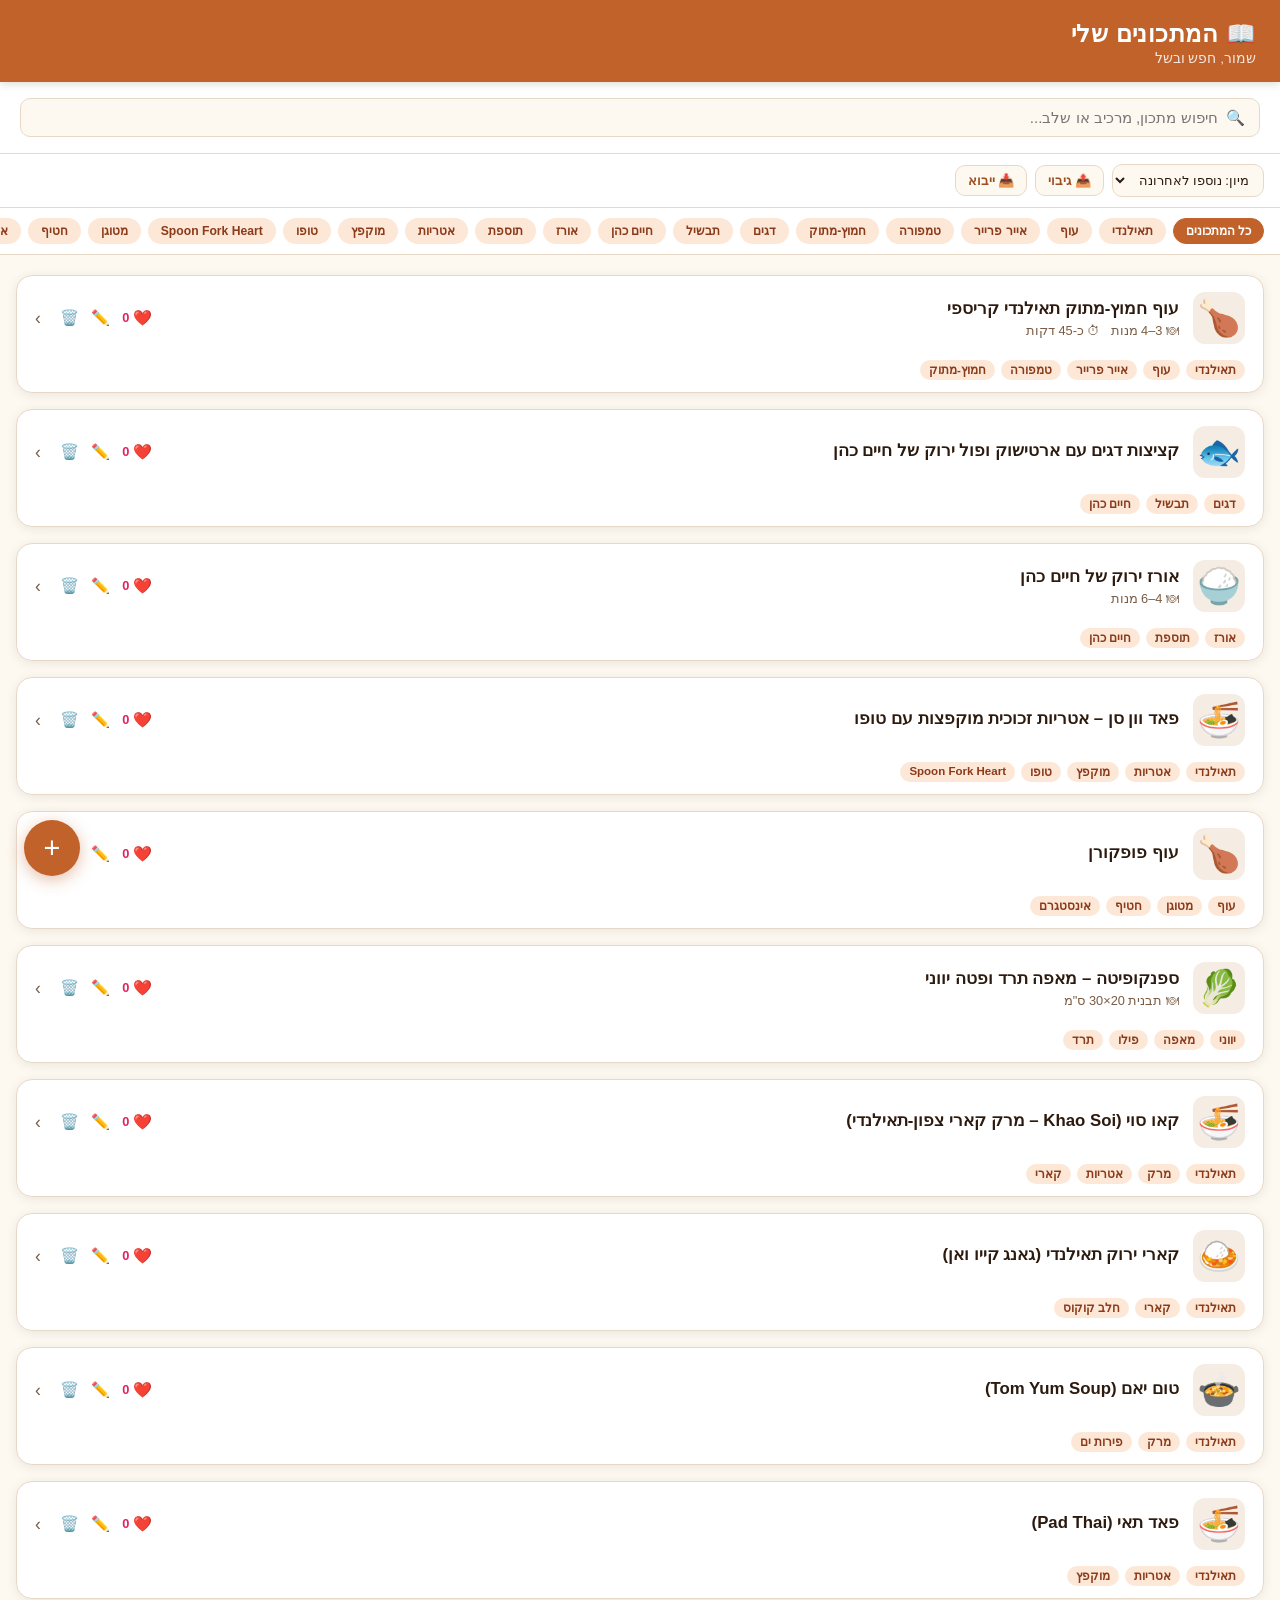
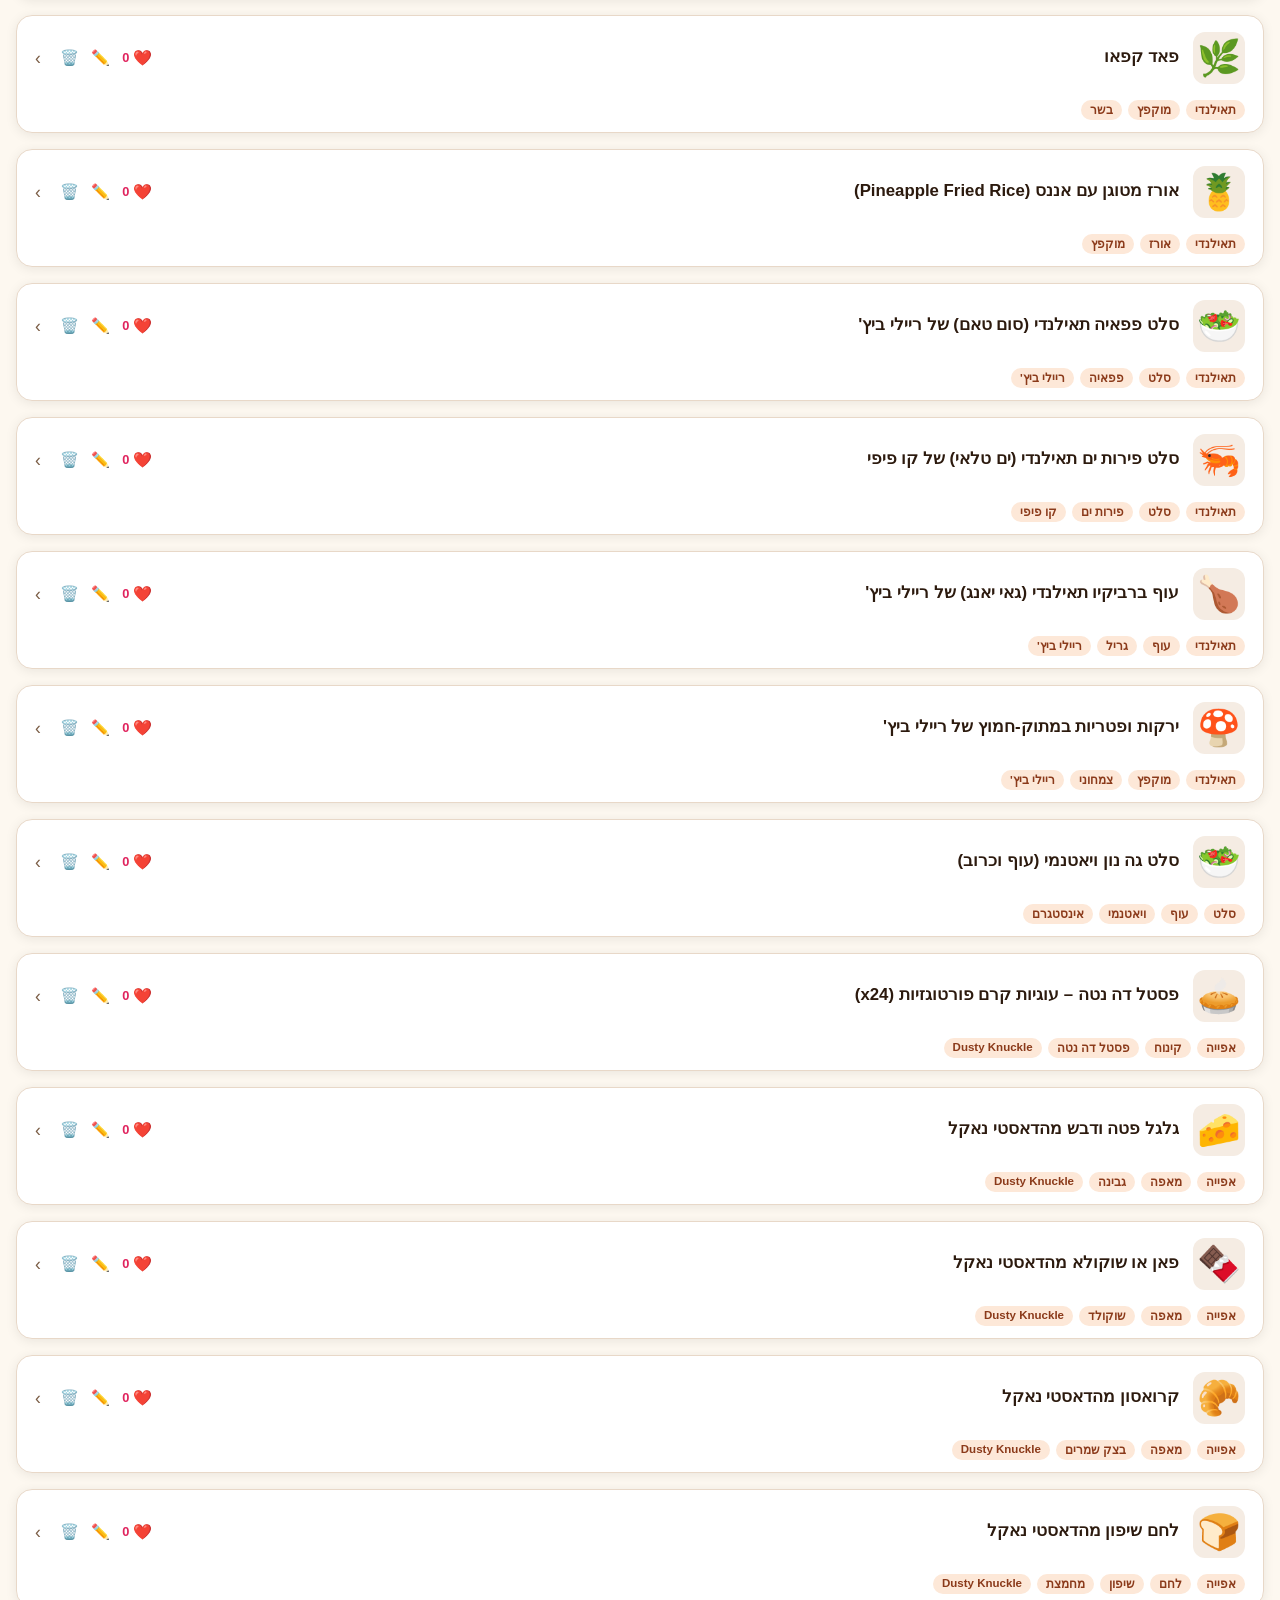
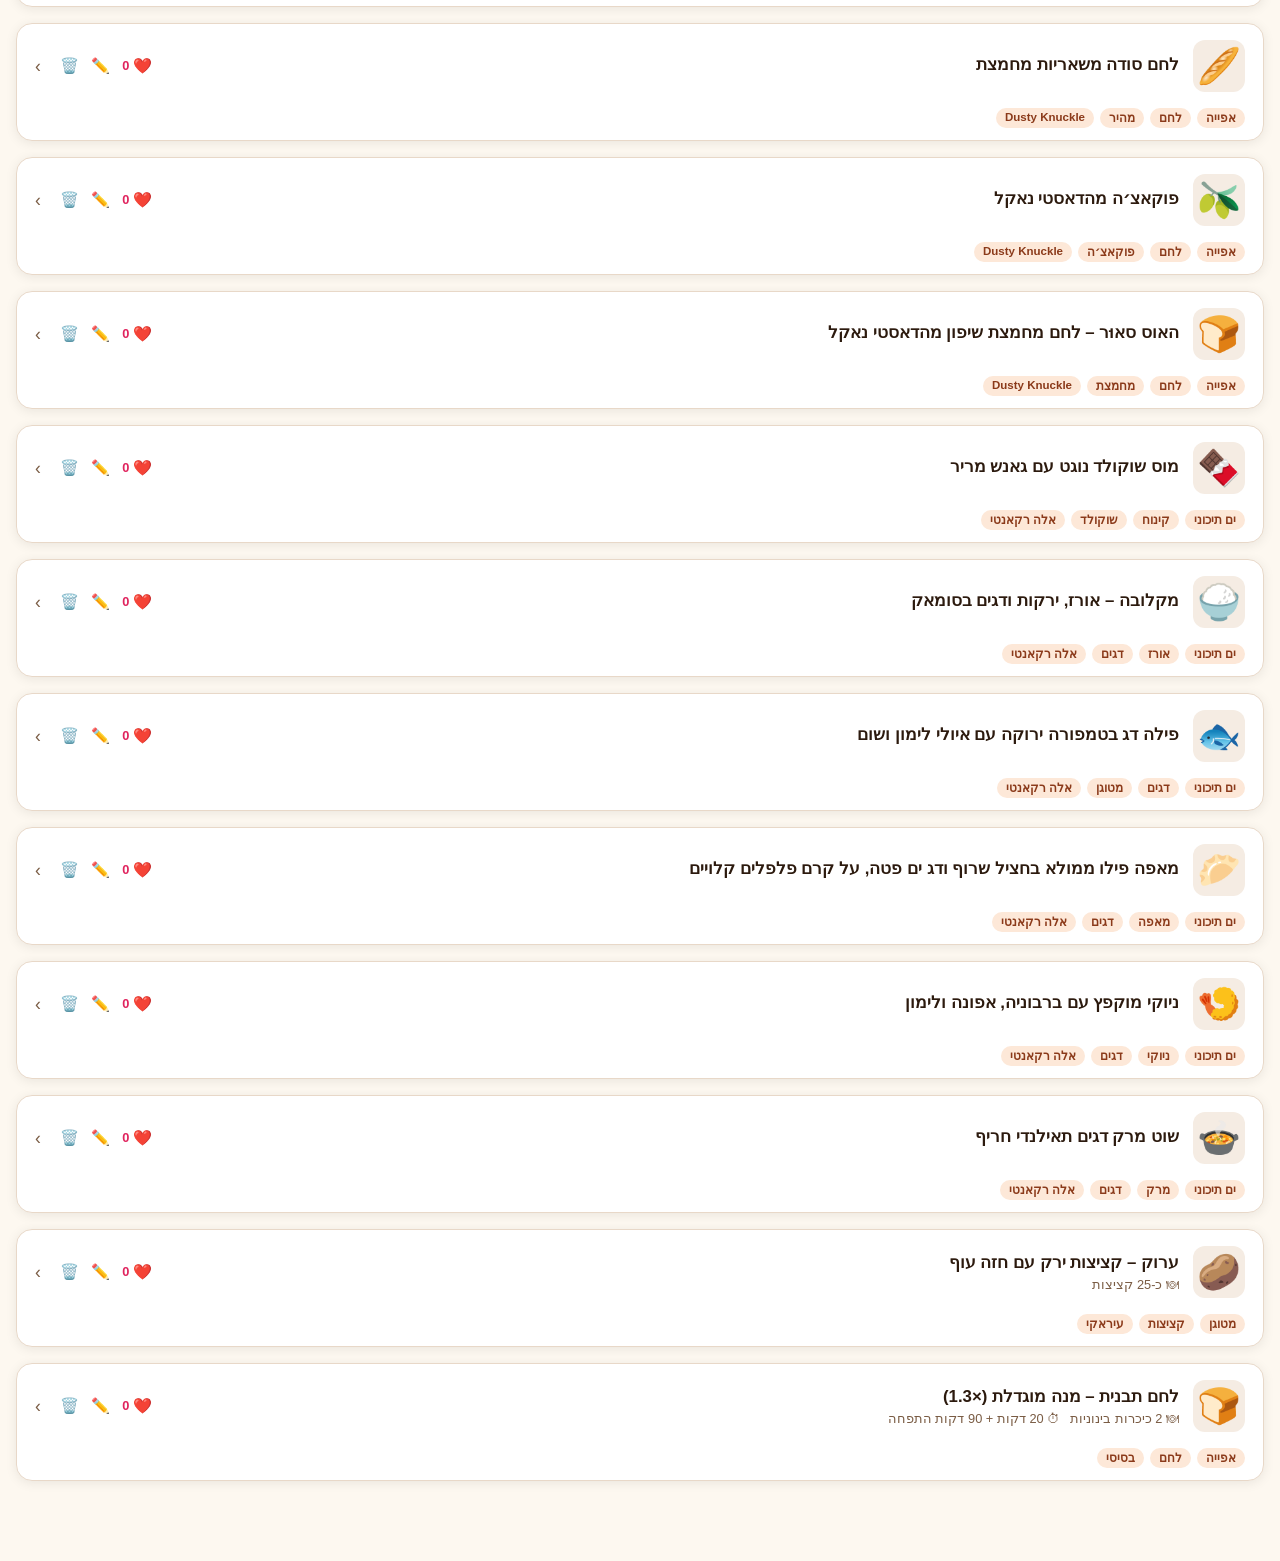
==== recipe-app/index.html @ 8caf4c9f "Refresh seed recipes on load so updates reach existing users loadRecipes previously only added new s" ====
<!DOCTYPE html>
<html lang="he" dir="rtl">
<head>
  <meta charset="UTF-8" />
  <meta name="viewport" content="width=device-width, initial-scale=1.0" />
  <title>מתכונים שלי</title>
  <link rel="manifest" href="manifest.json" />
  <meta name="theme-color" content="#c0622a" />
  <link rel="icon" href="icons/icon-512.png" type="image/png" />
  <meta name="mobile-web-app-capable" content="yes" />
  <meta name="apple-mobile-web-app-capable" content="yes" />
  <meta name="apple-mobile-web-app-status-bar-style" content="black-translucent" />
  <meta name="apple-mobile-web-app-title" content="מתכונים" />
  <link rel="apple-touch-icon" href="icons/apple-touch-icon.png" />
  <style>
    *, *::before, *::after { box-sizing: border-box; margin: 0; padding: 0; }

    :root {
      --bg: #fdf8f0;
      --card: #ffffff;
      --primary: #c0622a;
      --primary-light: #f5ece3;
      --primary-dark: #9e4f22;
      --text: #2c1a0e;
      --text-muted: #7a5c44;
      --border: #e8d8c8;
      --tag-bg: #fde8d8;
      --tag-text: #8b3a1a;
      --step-num: #c0622a;
      --shadow: 0 2px 12px rgba(0,0,0,0.08);
      --radius: 16px;
    }

    body {
      font-family: 'Segoe UI', 'Arial Hebrew', Arial, sans-serif;
      background: var(--bg);
      color: var(--text);
      min-height: 100vh;
      padding: 0 0 60px;
    }

    /* ── Header ── */
    header {
      background: var(--primary);
      color: #fff;
      padding: 20px 24px 16px;
      position: sticky;
      top: 0;
      z-index: 100;
      box-shadow: 0 2px 8px rgba(0,0,0,0.15);
    }
    header h1 { font-size: 1.5rem; font-weight: 700; letter-spacing: 0.02em; }
    header p  { font-size: 0.85rem; opacity: 0.85; margin-top: 2px; }

    /* ── Search ── */
    .search-bar {
      padding: 16px 20px;
      background: var(--card);
      border-bottom: 1px solid var(--border);
    }
    .search-bar input {
      width: 100%;
      padding: 10px 14px;
      border: 1.5px solid var(--border);
      border-radius: 10px;
      font-size: 0.95rem;
      color: var(--text);
      background: var(--bg);
      outline: none;
      transition: border-color 0.2s;
    }
    .search-bar input:focus { border-color: var(--primary); }

    /* ── Recipe list ── */
    .recipe-list {
      padding: 20px 16px;
      display: flex;
      flex-direction: column;
      gap: 16px;
    }

    .recipe-card {
      background: var(--card);
      border-radius: var(--radius);
      box-shadow: var(--shadow);
      border: 1.5px solid var(--border);
      overflow: hidden;
      cursor: pointer;
      transition: box-shadow 0.2s, transform 0.15s;
    }
    .recipe-card:hover { box-shadow: 0 6px 24px rgba(0,0,0,0.12); transform: translateY(-1px); }

    .card-header {
      display: flex;
      align-items: center;
      gap: 14px;
      padding: 16px 18px;
    }
    .card-icon {
      font-size: 2.2rem;
      width: 52px;
      height: 52px;
      display: flex;
      align-items: center;
      justify-content: center;
      background: var(--primary-light);
      border-radius: 12px;
      flex-shrink: 0;
    }
    .card-info { flex: 1; min-width: 0; }
    .card-title {
      font-size: 1.05rem;
      font-weight: 700;
      color: var(--text);
      display: -webkit-box;
      -webkit-line-clamp: 2;
      -webkit-box-orient: vertical;
      overflow: hidden;
    }
    .card-meta {
      font-size: 0.8rem;
      color: var(--text-muted);
      margin-top: 4px;
      display: flex;
      gap: 10px;
      flex-wrap: wrap;
    }
    .card-meta span { display: flex; align-items: center; gap: 3px; }
    .card-chevron {
      font-size: 1.1rem;
      color: var(--text-muted);
      transition: transform 0.25s;
      flex-shrink: 0;
    }
    .recipe-card.open .card-chevron { transform: rotate(90deg); }

    .card-tags {
      padding: 0 18px 12px;
      display: flex;
      gap: 6px;
      flex-wrap: wrap;
    }
    .tag {
      background: var(--tag-bg);
      color: var(--tag-text);
      font-size: 0.72rem;
      font-weight: 600;
      padding: 3px 9px;
      border-radius: 20px;
    }

    /* ── Expanded recipe body ── */
    .recipe-body {
      display: none;
      border-top: 1.5px solid var(--border);
    }
    .recipe-card.open .recipe-body { display: block; }

    .recipe-body section {
      padding: 16px 18px;
      border-bottom: 1px solid var(--border);
    }
    .recipe-body section:last-child { border-bottom: none; }

    .section-title {
      font-size: 0.8rem;
      font-weight: 700;
      text-transform: uppercase;
      letter-spacing: 0.06em;
      color: var(--primary);
      margin-bottom: 10px;
    }

    /* ingredients */
    .ingredient-list {
      list-style: none;
      display: flex;
      flex-direction: column;
      gap: 6px;
    }
    .ingredient-list li {
      display: flex;
      justify-content: space-between;
      align-items: baseline;
      font-size: 0.9rem;
      gap: 8px;
    }
    .ingredient-list li .name { color: var(--text); flex: 1; }
    .ingredient-list li .amount {
      font-weight: 700;
      color: var(--primary-dark);
      white-space: nowrap;
    }

    /* steps */
    .step-list {
      list-style: none;
      display: flex;
      flex-direction: column;
      gap: 10px;
    }
    .step-list li {
      display: flex;
      gap: 12px;
      font-size: 0.9rem;
      line-height: 1.55;
    }
    .step-num {
      width: 24px;
      height: 24px;
      min-width: 24px;
      background: var(--primary);
      color: #fff;
      border-radius: 50%;
      font-size: 0.75rem;
      font-weight: 700;
      display: flex;
      align-items: center;
      justify-content: center;
      margin-top: 1px;
    }

    /* tip box */
    .tip-box {
      background: #fff8ee;
      border-right: 4px solid #e8a84e;
      border-radius: 8px;
      padding: 10px 14px;
      font-size: 0.85rem;
      color: #6b4a10;
      line-height: 1.55;
    }
    .tip-box strong { color: #8b5e10; }

    /* baking info pills */
    .bake-info {
      display: flex;
      gap: 10px;
      flex-wrap: wrap;
    }
    .bake-pill {
      background: var(--primary-light);
      border: 1.5px solid #e8c4a8;
      border-radius: 10px;
      padding: 8px 14px;
      font-size: 0.88rem;
      display: flex;
      flex-direction: column;
      align-items: center;
      gap: 2px;
      flex: 1;
      min-width: 90px;
    }
    .bake-pill .pill-label { font-size: 0.7rem; color: var(--text-muted); font-weight: 600; text-transform: uppercase; }
    .bake-pill .pill-val { font-weight: 700; color: var(--primary-dark); font-size: 1rem; }

    /* ── FAB – add recipe ── */
    #fab {
      position: fixed;
      bottom: 24px;
      left: 24px;
      width: 56px;
      height: 56px;
      border-radius: 50%;
      background: var(--primary);
      color: #fff;
      font-size: 1.8rem;
      border: none;
      cursor: pointer;
      box-shadow: 0 4px 16px rgba(192,98,42,0.4);
      display: flex;
      align-items: center;
      justify-content: center;
      transition: background 0.2s, transform 0.15s;
      z-index: 200;
    }
    #fab:hover { background: var(--primary-dark); transform: scale(1.07); }

    /* ── Modal ── */
    .modal-overlay {
      display: none;
      position: fixed;
      inset: 0;
      background: rgba(0,0,0,0.45);
      z-index: 300;
      align-items: flex-end;
    }
    .modal-overlay.open { display: flex; }

    .modal {
      background: var(--card);
      border-radius: 20px 20px 0 0;
      padding: 24px 20px 36px;
      width: 100%;
      max-height: 90vh;
      overflow-y: auto;
      animation: slideUp 0.28s ease;
    }
    @keyframes slideUp {
      from { transform: translateY(60px); opacity: 0; }
      to   { transform: translateY(0);    opacity: 1; }
    }
    .modal h2 { font-size: 1.15rem; font-weight: 700; margin-bottom: 18px; color: var(--primary-dark); }

    .form-group { margin-bottom: 14px; }
    .form-group label { display: block; font-size: 0.8rem; font-weight: 600; color: var(--text-muted); margin-bottom: 5px; }
    .form-group input, .form-group textarea {
      width: 100%;
      padding: 10px 12px;
      border: 1.5px solid var(--border);
      border-radius: 10px;
      font-size: 0.9rem;
      color: var(--text);
      background: var(--bg);
      font-family: inherit;
      outline: none;
      transition: border-color 0.2s;
      resize: vertical;
    }
    .form-group input:focus, .form-group textarea:focus { border-color: var(--primary); }

    .modal-actions { display: flex; gap: 10px; margin-top: 6px; }
    .btn-primary {
      flex: 1;
      padding: 12px;
      background: var(--primary);
      color: #fff;
      border: none;
      border-radius: 10px;
      font-size: 0.95rem;
      font-weight: 700;
      cursor: pointer;
      transition: background 0.2s;
    }
    .btn-primary:hover { background: var(--primary-dark); }
    .btn-secondary {
      padding: 12px 20px;
      background: var(--bg);
      color: var(--text-muted);
      border: 1.5px solid var(--border);
      border-radius: 10px;
      font-size: 0.95rem;
      cursor: pointer;
    }

    .empty-state {
      text-align: center;
      padding: 60px 20px;
      color: var(--text-muted);
    }
    .empty-state .emoji { font-size: 3rem; margin-bottom: 12px; }
    .empty-state p { font-size: 0.95rem; }

    /* ── Tag filter bar ── */
    .tag-bar {
      padding: 10px 16px;
      background: var(--card);
      border-bottom: 1px solid var(--border);
      display: flex;
      gap: 7px;
      overflow-x: auto;
      scrollbar-width: none;
      -webkit-overflow-scrolling: touch;
    }
    .tag-bar::-webkit-scrollbar { display: none; }
    .tag-filter-btn {
      background: var(--tag-bg);
      color: var(--tag-text);
      font-size: 0.76rem;
      font-weight: 600;
      padding: 5px 12px;
      border-radius: 20px;
      border: 1.5px solid transparent;
      white-space: nowrap;
      cursor: pointer;
      transition: all 0.17s;
      flex-shrink: 0;
    }
    .tag-filter-btn:hover { border-color: var(--primary); }
    .tag-filter-btn.active { background: var(--primary); color: #fff; border-color: var(--primary); }

    /* Clickable tags on cards */
    .tag { cursor: pointer; transition: background 0.15s, color 0.15s; }
    .tag:hover { background: var(--primary); color: #fff; }
    .tag.active-tag { background: var(--primary); color: #fff; }

    /* ── Attachments section ── */
    .attach-section { padding: 14px 18px; }
    .attach-grid { display: flex; gap: 8px; flex-wrap: wrap; margin-top: 8px; align-items: flex-start; }
    .attach-thumb-wrap, .attach-pdf-wrap { position: relative; }
    .attach-thumb {
      width: 72px; height: 72px; object-fit: cover;
      border-radius: 8px; border: 1.5px solid var(--border);
      cursor: pointer; display: block;
    }
    .attach-pdf-card {
      display: flex; align-items: center; gap: 6px;
      background: var(--primary-light); border: 1.5px solid var(--border);
      border-radius: 8px; padding: 7px 10px;
      font-size: 0.78rem; color: var(--primary-dark); font-weight: 600;
      text-decoration: none; max-width: 170px;
    }
    .attach-pdf-card .pdf-icon { font-size: 1.3rem; flex-shrink: 0; }
    .attach-pdf-name {
      overflow: hidden; text-overflow: ellipsis;
      white-space: nowrap; display: block;
    }
    .attach-delete {
      position: absolute; top: -5px; right: -5px;
      width: 18px; height: 18px; background: #e53935; color: #fff;
      border: none; border-radius: 50%; font-size: 0.6rem;
      cursor: pointer; display: flex; align-items: center; justify-content: center;
      line-height: 1; z-index: 1;
    }
    .attach-upload-btn {
      display: flex; align-items: center; gap: 5px;
      padding: 7px 12px; background: var(--bg);
      border: 1.5px dashed var(--primary); border-radius: 8px;
      color: var(--primary); font-size: 0.8rem; font-weight: 600;
      cursor: pointer; transition: background 0.15s; white-space: nowrap;
    }
    .attach-upload-btn:hover { background: var(--primary-light); }

    /* ── Image lightbox ── */
    .lightbox-overlay {
      display: none; position: fixed; inset: 0;
      background: rgba(0,0,0,0.87); z-index: 500;
      align-items: center; justify-content: center; cursor: zoom-out;
    }
    .lightbox-overlay.open { display: flex; }
    .lightbox-overlay img {
      max-width: 94vw; max-height: 90vh;
      border-radius: 8px; object-fit: contain;
      box-shadow: 0 8px 40px rgba(0,0,0,0.5);
    }

    /* ── Toolbar (sort / export / import) ── */
    .toolbar-row {
      padding: 10px 16px;
      background: var(--card);
      border-bottom: 1px solid var(--border);
      display: flex;
      gap: 8px;
      flex-wrap: wrap;
      align-items: center;
    }
    .toolbar-row select#sortSelect {
      padding: 7px 10px;
      border: 1.5px solid var(--border);
      border-radius: 10px;
      font-size: 0.82rem;
      color: var(--text);
      background: var(--bg);
      outline: none;
    }
    .toolbar-btn {
      padding: 7px 12px;
      background: var(--bg);
      border: 1.5px solid var(--border);
      border-radius: 10px;
      font-size: 0.82rem;
      font-weight: 600;
      color: var(--primary-dark);
      cursor: pointer;
      white-space: nowrap;
    }
    .toolbar-btn:hover { background: var(--primary-light); }

    /* ── Card cover image / actions ── */
    .card-icon { overflow: hidden; padding: 0; }
    .card-cover-img { width: 100%; height: 100%; object-fit: cover; display: block; }
    .card-actions { display: flex; gap: 2px; flex-shrink: 0; }
    .icon-btn {
      background: none;
      border: none;
      cursor: pointer;
      font-size: 0.95rem;
      padding: 5px;
      border-radius: 8px;
      line-height: 1;
      transition: background 0.15s;
    }
    .icon-btn:hover { background: var(--primary-light); }

    /* ── Like button ── */
    .card-like {
      display: inline-flex;
      align-items: center;
      gap: 3px;
      font-size: 0.95rem;
    }
    .card-like .like-heart { line-height: 1; display: inline-block; transition: transform 0.15s; }
    .card-like .like-count {
      font-size: 0.8rem;
      font-weight: 700;
      color: var(--muted, #888);
      min-width: 8px;
      text-align: center;
    }
    .card-like.liked .like-count { color: #e0245e; }
    .card-like:active .like-heart { transform: scale(1.35); }
    .card-like.pop .like-heart { animation: heart-pop 0.3s ease; }
    @keyframes heart-pop {
      0% { transform: scale(1); }
      40% { transform: scale(1.4); }
      100% { transform: scale(1); }
    }

    /* ── Cooking mode trigger ── */
    .cook-mode-trigger { padding: 16px 18px 0; }
    .cook-mode-btn {
      width: 100%;
      padding: 11px;
      background: var(--primary);
      color: #fff;
      border: none;
      border-radius: 10px;
      font-weight: 700;
      font-size: 0.9rem;
      cursor: pointer;
      transition: background 0.2s;
    }
    .cook-mode-btn:hover { background: var(--primary-dark); }

    /* ── Cooking mode overlay ── */
    .cook-mode-overlay {
      display: none;
      position: fixed;
      inset: 0;
      background: var(--bg);
      z-index: 400;
      flex-direction: column;
    }
    .cook-mode-overlay.open { display: flex; }
    .cook-mode-panel { display: flex; flex-direction: column; height: 100%; }
    .cook-mode-header {
      background: var(--primary);
      color: #fff;
      padding: 16px 18px;
      display: flex;
      align-items: center;
      justify-content: space-between;
      gap: 12px;
      position: sticky;
      top: 0;
      box-shadow: 0 2px 8px rgba(0,0,0,0.15);
    }
    .cook-mode-header h2 { font-size: 1.1rem; font-weight: 700; }
    .cook-mode-close {
      background: rgba(255,255,255,0.2);
      border: none;
      color: #fff;
      width: 32px; height: 32px;
      border-radius: 50%;
      font-size: 1rem;
      cursor: pointer;
      flex-shrink: 0;
    }
    .cook-mode-body { flex: 1; overflow-y: auto; padding: 18px; }
    .cook-mode-body section { margin-bottom: 22px; }
    .cook-list { display: flex; flex-direction: column; gap: 10px; }
    .cook-item {
      display: flex;
      align-items: flex-start;
      gap: 10px;
      font-size: 1.05rem;
      line-height: 1.5;
      background: var(--card);
      border: 1.5px solid var(--border);
      border-radius: 10px;
      padding: 12px 14px;
      cursor: pointer;
    }
    .cook-item input { width: 20px; height: 20px; flex-shrink: 0; margin-top: 1px; cursor: pointer; }
    .cook-item.done { opacity: 0.5; text-decoration: line-through; }
  </style>
</head>
<body>

<header>
  <h1>📖 המתכונים שלי</h1>
  <p>שמור, חפש ובשל</p>
</header>

<div class="search-bar">
  <input type="search" id="searchInput" placeholder="🔍  חיפוש מתכון, מרכיב או שלב..." />
</div>

<div class="toolbar-row">
  <select id="sortSelect" aria-label="מיון מתכונים">
    <option value="">מיון: נוספו לאחרונה</option>
    <option value="alpha">מיון: א-ב</option>
    <option value="prep">מיון: זמן הכנה</option>
  </select>
  <button id="exportBtn" class="toolbar-btn" type="button">📤 גיבוי</button>
  <label class="toolbar-btn" for="importInput">📥 ייבוא</label>
  <input type="file" id="importInput" accept="application/json" style="display:none" aria-label="ייבוא קובץ גיבוי" />
</div>

<div id="tagBar" class="tag-bar"></div>

<div class="recipe-list" id="recipeList"></div>

<button id="fab" title="הוסף מתכון">+</button>

<!-- Image Lightbox -->
<div class="lightbox-overlay" id="lightboxOverlay">
  <img src="" alt="" />
</div>

<!-- Cooking Mode -->
<div class="cook-mode-overlay" id="cookModeOverlay">
  <div class="cook-mode-panel">
    <div class="cook-mode-header">
      <h2 id="cookModeTitle"></h2>
      <button class="cook-mode-close" id="cookModeClose" aria-label="סגור מצב בישול" title="סגור">✕</button>
    </div>
    <div class="cook-mode-body" id="cookModeBody"></div>
  </div>
</div>

<!-- Add / Edit Recipe Modal -->
<div class="modal-overlay" id="modalOverlay">
  <div class="modal">
    <h2 id="modalTitle">➕ מתכון חדש</h2>
    <div class="form-group">
      <label>שם המתכון *</label>
      <input type="text" id="newTitle" placeholder="למשל: עוגת שוקולד" />
    </div>
    <div class="form-group">
      <label>אמוג׳י / סמל</label>
      <input type="text" id="newEmoji" placeholder="🍰" maxlength="4" />
    </div>
    <div class="form-group">
      <label>מרכיבים (שורה אחת לכל מרכיב, פורמט: שם | כמות)</label>
      <textarea id="newIngredients" rows="5" placeholder="קמח | 500 גרם&#10;ביצים | 3&#10;חמאה | 200 גרם"></textarea>
    </div>
    <div class="form-group">
      <label>הוראות הכנה (שורה לכל שלב)</label>
      <textarea id="newSteps" rows="5" placeholder="מחממים תנור ל-180°C&#10;מערבבים את כל המרכיבים&#10;אופים 35 דקות"></textarea>
    </div>
    <div class="form-group">
      <label>טיפ (אופציונלי)</label>
      <input type="text" id="newTip" placeholder="טיפ שימושי..." />
    </div>
    <div class="form-group">
      <label>תגיות (מופרדות בפסיק)</label>
      <input type="text" id="newTags" placeholder="אפייה, לחם, קל" />
    </div>
    <div class="form-group">
      <label>תפוקה (כמה מנות / יחידות)</label>
      <input type="text" id="newYields" placeholder="4 מנות" />
    </div>
    <div class="form-group">
      <label>זמן הכנה</label>
      <input type="text" id="newPrepTime" placeholder="20 דקות" />
    </div>
    <div class="form-group">
      <label>זמן אפייה / בישול</label>
      <input type="text" id="newCookTime" placeholder="45 דקות" />
    </div>
    <div class="form-group">
      <label>טמפרטורה</label>
      <input type="text" id="newTemp" placeholder="180°C" />
    </div>
    <div class="modal-actions">
      <button class="btn-secondary" id="modalCancel">ביטול</button>
      <button class="btn-primary" id="modalSave">שמור מתכון</button>
    </div>
  </div>
</div>

<script>
const STORAGE_KEY = 'my_recipes_v1';

const BREAD_RECIPE = {
  id: 'bread_tin_30pct',
  emoji: '🍞',
  title: 'לחם תבנית – מנה מוגדלת (×1.3)',
  tags: ['אפייה', 'לחם', 'בסיסי'],
  prepTime: '20 דקות + 90 דקות התפחה',
  cookTime: '38–45 דקות',
  temp: '200°C',
  yields: '2 כיכרות בינוניות',
  ingredients: [
    { name: 'קמח לבן ללחם',          amount: '1.3 ק״ג'    },
    { name: 'מים פושרים',             amount: '845 מ״ל'    },
    { name: 'שמרים יבשים (או 39 גר׳ טריים)', amount: '13 גרם'     },
    { name: 'מלח',                    amount: '26 גרם'     },
    { name: 'סוכר',                   amount: '39 גרם'     },
    { name: 'שמן ניטרלי (או חמאה רכה)', amount: '52 גר׳ שמן / 65 גר׳ חמאה' },
  ],
  steps: [
    'מערבבים מים פושרים + שמרים + סוכר בקערה גדולה. ממתינים 5 דקות עד שהתערובת מתחילה לקצוף.',
    'מוסיפים את הקמח ומתחילים ללוש.',
    'אחרי שהבצק מתחיל להתאחד — מוסיפים מלח ושמן (או חמאה רכה).',
    'לשים 10–12 דקות עד שהבצק חלק, גמיש ולא נדבק ליד.',
    'התפחה ראשונה: מכסים ומניחים 60–90 דקות עד שהבצק מכפיל נפחו.',
    'מחלקים לשני חלקים שווים (≈1.1 ק״ג כל אחד), מעצבים ומניחים בתבניות.',
    'התפחה סופית (proofing): ממתינים עד שהבצק עולה לכ-1–2 ס״מ מתחת לשפת התבנית. לא יותר! סוגרים מכסה.',
    'אופים ב-200°C כ-38–45 דקות עד להשחמה יפה.',
    'מוציאים, מצננים על רשת לפחות 20 דקות לפני פריסה.',
  ],
  tip: 'proofing = התפחה סופית לפני אפייה. בתבנית עם מכסה זה קריטי — אל תתן לבצק לעלות מעל גובה התבנית לפני שסוגרים.',
};

const AREEK_RECIPE = {
  id: 'areek_veg_chicken_patties',
  emoji: '🥔',
  title: 'ערוק – קציצות ירק עם חזה עוף',
  tags: ['מטוגן', 'קציצות', 'עיראקי'],
  yields: 'כ-25 קציצות',
  cookTime: '3–4 דקות לכל צד',
  ingredients: [
    { name: 'תפוחי אדמה גדולים, מבושלים למחצה ומקולפים', amount: '3'           },
    { name: 'בצל גדול, מגורד וסחוט מהנוזלים',           amount: '1'           },
    { name: 'בצל ירוק קצוץ',                            amount: '3 גבעולים'   },
    { name: 'פטרוזיליה קצוצה',                          amount: '½ חבילה'     },
    { name: 'כוסברה קצוצה',                             amount: '½ חבילה'     },
    { name: 'חזה עוף חתוך לקוביות קטנות',                amount: '½ פרגית (כ-200 גרם)' },
    { name: 'ביצים',                                    amount: '3'           },
    { name: 'קמח',                                      amount: '3 כפות'      },
    { name: 'כמון',                                     amount: '½ כפית'      },
    { name: 'כורכום',                                   amount: '½ כפית'      },
    { name: 'מלח',                                      amount: '1 כפית'      },
    { name: 'פלפל שחור',                                amount: '½ כפית'      },
    { name: 'שמן לטיגון',                               amount: 'לפי הצורך'   },
  ],
  steps: [
    'לתוך קערה, לגרד את תפוחי האדמה בעזרת מגרדת.',
    'להוסיף את כל שאר המצרכים ולערבב בעדינות עם הידיים לתערובת אחידה. להשתדל לא לדחוס את התערובת.',
    'לחמם במחבת גדולה שמן חצי עמוק.',
    'לקחת כף מהתערובת ולהניח בעדינות בתוך השמן החם, לשטח מעט את הקציצה.',
    'לטגן עד השחמה משני הצדדים, כ-3–4 דקות כל צד.',
    'להוציא לצלחת גדולה מרופדת בנייר סופג.',
  ],
  tip: 'לבישול תפוחי האדמה: לבשל עם הקליפה (עדיף עם קליפה אדומה) בהרבה מים עד שהם רכים מבחוץ אבל עדיין קצת קשים באמצע, כ-15 דקות. לקלף מיד עם סיום הבישול — להחזיק בעזרת מגבת כדי שלא יהיה חם ביד.',
};

// ── תפריט "מסביב לים התיכון" – שף אלה חורי רקאנטי ──

const THAI_FISH_SOUP = {
  id: 'med_thai_fish_soup',
  emoji: '🍲',
  title: 'שוט מרק דגים תאילנדי חריף',
  tags: ['ים תיכוני', 'מרק', 'דגים', 'אלה רקאנטי'],
  ingredients: [
    { name: 'שידרה ועצמות דג ים טרי שלמות', amount: '5' },
    { name: 'שיני שום', amount: '8' },
    { name: 'כוסברה', amount: 'זר' },
    { name: 'גבעולי סלרי טרי', amount: '6' },
    { name: 'חופנים עלי ליים טרי או יבש (או קליפת לימון)', amount: '3' },
    { name: 'שורש למון גראס', amount: '3' },
    { name: 'בצל חתוך גס', amount: '1' },
    { name: 'עגבניות שרי חצויות (או מיכל עגבניות תמר איטלקי)', amount: '8' },
    { name: 'פלפל צ׳ילי טרי חתוך גס', amount: '4' },
    { name: 'פלפל שאטה שלם יבש', amount: '4' },
    { name: 'חלב קוקוס', amount: 'מיכל' },
    { name: 'מים', amount: '2 ליטר' },
    { name: 'מלח ים, פלפל שחור', amount: 'לפי הטעם' },
  ],
  steps: [
    'שמים את כל המרכיבים בסיר גדול ומביאים לרתיחה עדינה.',
    'מבשלים כ-35 דקות.',
    'מסננים, מתקנים תיבול ומגישים חם.',
  ],
};

const GNOCCHI_MULLET = {
  id: 'med_gnocchi_mullet',
  emoji: '🍤',
  title: 'ניוקי מוקפץ עם ברבוניה, אפונה ולימון',
  tags: ['ים תיכוני', 'ניוקי', 'דגים', 'אלה רקאנטי'],
  ingredients: [
    { name: 'תפוחי אדמה אפויים 1.5–2 שעות עד ריכוך, מקוררים מעט', amount: 'לבצק' },
    { name: 'קמח לבן', amount: '1–1.5 כוס' },
    { name: 'חלמונים', amount: '2' },
    { name: 'שמן זית', amount: '2 כף' },
    { name: 'מלח', amount: 'כפית' },
    { name: 'אגוז מוסקט מגורד', amount: 'מעט' },
    { name: 'פרמזן', amount: '3 כפות' },
    { name: 'ברבוניה מופשרת, פילה נקי ללא עצמות, חתוך לאלכסונים 2×2', amount: 'חבילה' },
    { name: 'שיני שום קצוץ', amount: '4' },
    { name: 'צ׳ילי טרי קצוץ דק', amount: '1' },
    { name: 'עירית קצוצה', amount: '2 חופנים' },
    { name: 'פטרוזיליה קצוצה', amount: '2 חופנים' },
    { name: 'יין לבן', amount: '½ כוס' },
    { name: 'אפונה קפואה מופשרת', amount: '2 כוסות' },
    { name: 'גרידת לימון', amount: 'מ-2 לימונים' },
    { name: 'מיץ לימון', amount: '4 כפות' },
  ],
  steps: [
    'ניוקי: מועכים היטב את תפוחי האדמה, מוסיפים את השמן, המלח, המוסקט והביצה ומערבבים.',
    'מוסיפים את הקמח ומערבבים עד ליצירת בצק רך. מגלגלים לגליל וחותכים לחתיכות.',
    'מבשלים במים רותחים מאוד וממולחים, מסננים ומעבירים לתבנית עם נייר אפייה משומן.',
    'לרוטב (להכין סמוך לאכילה): מחממים בווק/סוטאז׳ 3 כפות שמן, צורבים את הברבוניה עם מעט מלח ופלפל ומוציאים.',
    'מוסיפים למחבת שום ומעט שמן, מזהיבים כמה שניות, מוסיפים אפונה ומערבבים כמה שניות.',
    'מוסיפים יין, מצמצמים לגמרי, מנמיכים חום, מוסיפים ברבוניה, צ׳ילי ושמנת ומערבבים בעדינות.',
    'במקביל מחממים היטב מחבת, צורבים את הניוקי עד חימום קל ומוסיפים לרוטב בעדינות.',
    'מגישים עם פטרוזיליה, עירית, גרידת לימון, פרמזן ומיץ לימון.',
  ],
};

const PHYLLO_FISH = {
  id: 'med_phyllo_fish',
  emoji: '🥟',
  title: 'מאפה פילו ממולא בחציל שרוף ודג ים פטה, על קרם פלפלים קלויים',
  tags: ['ים תיכוני', 'מאפה', 'דגים', 'אלה רקאנטי'],
  ingredients: [
    { name: 'חבילת פילו מופשרת (אפשר לחתוך בעודו קפוא ולהחזיר חצי למקפיא)', amount: '½' },
    { name: 'חצילים שרופים על האש/בתנור, קלופים, מסוננים עם מעט לימון', amount: '2' },
    { name: 'דג ים טרי, פילה ללא עור, חתוך למנות 4×4', amount: 'ק״ג' },
    { name: 'פטה כבשים', amount: '200 גרם' },
    { name: 'שיני שום כתוש', amount: '5' },
    { name: 'אורגנו ופטרוזיליה קצוצים', amount: 'כ-4 כפות' },
    { name: 'גרידת לימון', amount: 'מ-2 לימונים' },
    { name: 'מיץ לימון', amount: 'מלימון אחד' },
    { name: 'מלח ים, פלפל שחור', amount: 'לפי הטעם' },
    { name: 'חמאה מומסת + שמן זית (לציפוי)', amount: '100 גר׳ + ½ כוס' },
    { name: 'אבקת שקדים + פירורי לחם (לציפוי)', amount: 'כוס + כף' },
    { name: 'ביצה טרופה + שמן זית + קורט מלח (לציפוי)', amount: '1 + 2 כפות' },
    { name: 'פלפלים אדומים קלויים ב-200°C כ-15 דק׳ (לקרם)', amount: '4' },
    { name: 'שמן זית (לקרם)', amount: '½ כוס' },
    { name: 'שמן קנולה (לקרם)', amount: '2 כפות' },
    { name: 'צ׳ילי טרי (לקרם)', amount: 'מעט' },
    { name: 'חומץ תפוחים או חומץ יין לבן (לקרם)', amount: '2 כפות' },
    { name: 'סוכר (לקרם)', amount: '¼ כפית' },
    { name: 'יוגורט כבשים/עיזים מעורבב עם קורט מלח (להגשה)', amount: 'כוס' },
  ],
  steps: [
    'ממליחים ומפלפלים את פילה הדג, מפזרים מעט מיץ לימון, שום וגרידת לימון.',
    'לחציל: חותכים לקוביות, ממליחים ומפלפלים בעדינות.',
    'מאפה: על כל עלה פילו מורחים מעט חמאה + שמן זית, מפזרים אבקת שקדים, מניחים חציל, דג, מעט פטה, אורגנו ופטרוזיליה ומקפלים.',
    'מזגגים כל גלילה בביצה, מניחים בתבנית עם נייר אפייה ואופים ב-175°C כ-10 דקות.',
    'רוטב פלפלים: קולפים את הפלפלים ומסננים. טוחנים במעבד מזון את הפלפל, חומץ, סוכר, צ׳ילי ומלח היטב.',
    'מוסיפים שמן בקילוח עדין עד ליצירת קרם חלק. אם סמיך מדי מוסיפים טיפה מים.',
    'מגישים את המאפה על קרם הפלפלים ולצד יוגורט.',
  ],
};

const FISH_TEMPURA = {
  id: 'med_fish_tempura',
  emoji: '🐟',
  title: 'פילה דג בטמפורה ירוקה עם איולי לימון ושום',
  tags: ['ים תיכוני', 'דגים', 'מטוגן', 'אלה רקאנטי'],
  ingredients: [
    { name: 'דג ים פילה ללא עור, חתוך לאלכסונים', amount: '600 גרם' },
    { name: 'פטרוזיליה עלים (לטמפורה)', amount: 'כוס' },
    { name: 'אורגנו טרי עלים (לטמפורה)', amount: '½ כוס' },
    { name: 'עלי מרווה (לטמפורה)', amount: '8' },
    { name: 'גרידת ליים/לימון (לטמפורה)', amount: 'מאחד' },
    { name: 'קמח טמפורה', amount: '4 כוסות' },
    { name: 'קארי צהוב (לטמפורה)', amount: '¼ כפית' },
    { name: 'מלח (לטמפורה)', amount: '½ כפית' },
    { name: 'מי קרח (לטמפורה)', amount: 'כ-2.24 כוסות' },
    { name: 'חלמונים (לאיולי)', amount: '2' },
    { name: 'מיץ לימון (לאיולי)', amount: '2 כפות' },
    { name: 'חומץ יין לבן / חומץ תפוחים (לאיולי)', amount: '2 כפות' },
    { name: 'חרדל דיז׳ון גרגרים (לאיולי)', amount: 'כפית' },
    { name: 'גרידת לימון (לאיולי)', amount: 'מאחד' },
    { name: 'שיני שום כתוש (לאיולי)', amount: '3' },
    { name: 'שמן זית (לאיולי)', amount: '100 מ״ל' },
    { name: 'שמן סויה (לאיולי)', amount: '400 מ״ל' },
    { name: 'מלח ים, פלפל שחור (לאיולי)', amount: 'לפי הטעם' },
    { name: 'פטרוזיליה קצוצה (לאיולי)', amount: 'חופן' },
    { name: 'צ׳ילי טרי קצוץ (לאיולי)', amount: 'מעט' },
    { name: 'שמן לטיגון עמוק', amount: 'לפי הצורך' },
  ],
  steps: [
    'איולי: בקערת מיקסר עם מקצף שמים חלמונים, מלח, פלפל וחרדל ומקציפים דקה.',
    'מוסיפים בקילוח עדין ובהדרגה לימון, חומץ ושמן זית — מעט כל פעם עד היטמעות מלאה. מקציפים עד קרם חלק ומבריק.',
    'טמפורה: טוחנים במעבד מזון את הקמח עם הירוקים וגרידת הלימון. מוסיפים מי קרח ומערבבים עד מרקם של סולת (כ-2.24 כוסות מים).',
    'דג: מחממים שמן עמוק, טובלים את הדג בטמפורה, מנערים מעודפים ומטגנים.',
    'מעבירים למסננת ואז לנייר סופג. מגישים מיד חם לצד האיולי ופלחי לימון.',
  ],
};

const MAQLUBA = {
  id: 'med_maqluba',
  emoji: '🍚',
  title: 'מקלובה – אורז, ירקות ודגים בסומאק',
  tags: ['ים תיכוני', 'אורז', 'דגים', 'אלה רקאנטי'],
  ingredients: [
    { name: 'דג ים פילה חתוך לרצועות 1 ס״מ', amount: '400 גרם' },
    { name: 'שמן זית (למשרה) + מלח, פלפל גרוס', amount: '2 כפות' },
    { name: 'פפריקה מתוקה (למשרה)', amount: 'כפית' },
    { name: 'כמון (למשרה)', amount: '¼ כפית' },
    { name: 'זרעי קימל טחונים (למשרה)', amount: '¼ כפית' },
    { name: 'מיץ לימון (למשרה)', amount: '2 כפות' },
    { name: 'כוסברה קצוצה', amount: 'חופן' },
    { name: 'שומר פרוס דק', amount: '2' },
    { name: 'שורש סלרי מגורר', amount: '1' },
    { name: 'בצל סגול פרוס חצאים', amount: '2' },
    { name: 'תפוחי אדמה אדומים קלופים, פרוסות 1.5 ס״מ', amount: '4' },
    { name: 'גבעולי סלרי + עלים קצוצים', amount: '3' },
    { name: 'כרובית פרחים', amount: '½' },
    { name: 'עגבניות קלופות קוביות', amount: '3' },
    { name: 'אורז בסמטי מושרה במים 30 דק׳ ושטוף', amount: '2 כוסות' },
    { name: 'סומאק (לתיבול)', amount: 'כפית' },
    { name: 'כורכום (לתיבול)', amount: '½ כפית' },
    { name: 'פפריקה חריפה (לתיבול)', amount: '¼ כפית' },
    { name: 'זרעי כוסברה כתושים (לתיבול)', amount: 'כפית' },
    { name: 'מלח ים, פלפל שחור', amount: 'לפי הטעם' },
  ],
  steps: [
    'משרים את הדג בתערובת שמן הזית, הלימון והתבלינים.',
    'מחממים הרבה מים (כמו לפסטה) עם מעט מלח, מבשלים את האורז עד שהוא רך בלבד (אל-דנטה) ומסננים.',
    'מחממים סיר גדול עם ציפוי מונע הדבקה, מוסיפים 4 כפות שמן ומטגנים בצל עד שקיפות. מוסיפים שום ומטגנים עוד דקה ומוציאים.',
    'מוסיפים שומר, כרובית ושורש סלרי ומעט שמן, מטגנים תוך ערבוב כ-10 דקות עד ריכוך.',
    'מגבירים חום, מוסיפים עגבניות, עלי כוסברה וסלרי ומטגנים עוד 2–5 דקות (אפשר ב-2 סירים לחיסכון בזמן).',
    'מוציאים הכל לקערה ענקית ומערבבים עם האורז והתיבול. מתקנים תיבול.',
    'מחממים שוב את הסיר הריק, מוסיפים זרעי כוסברה, מעט מלח ו-5 כפות שמן ומסדרים מעל תפוחי אדמה. מניחים להיצרב 4–5 דקות והופכים.',
    'מסדרים שכבת אורז (כחצי), דוחסים, מעל מוסיפים את הדג ומעל עוד אורז. יוצרים ארובות ומכסים היטב (רצוי בבד).',
    'מבשלים בחום בינוני כ-15 דקות, מעבירים לחום נמוך לעוד 10 דקות ומכבים. מגישים עם פלחי לימון.',
  ],
};

const CHOC_MOUSSE = {
  id: 'med_choc_nougat_mousse',
  emoji: '🍫',
  title: 'מוס שוקולד נוגט עם גאנש מריר',
  tags: ['ים תיכוני', 'קינוח', 'שוקולד', 'אלה רקאנטי'],
  ingredients: [
    { name: 'שוקולד מריר 60% קצוץ (למוס)', amount: '300 גרם' },
    { name: 'שמנת מתוקה (למוס)', amount: '650 מ״ל' },
    { name: 'מחית נוגט (למוס)', amount: '2 כפות' },
    { name: 'שמנת מתוקה (לרוטב)', amount: '100 מ״ל' },
    { name: 'שוקולד מריר (לרוטב)', amount: '80 גרם' },
    { name: 'ברנדי (לרוטב)', amount: 'כף' },
    { name: 'חלב (לרוטב)', amount: '2 כפות' },
  ],
  steps: [
    'מוס: מביאים לרתיחה עדינה בסיר קטן 350 מ״ל שמנת ומורידים מהאש.',
    'מוסיפים 300 גר׳ שוקולד ומחית נוגט, מניחים לדקה וטורפים עד המסה.',
    'מוסיפים בקילוח עדין את יתר השמנת (350 מ״ל הנותרים) וטורפים היטב עד אחידות.',
    'מצננים 6 שעות, מקציפים לקצף רך ומזלפים לכוסות.',
    'רוטב (גאנש): ממיסים בסיר שמנת וחלב ומורידים מהאש. מוסיפים שוקולד, מניחים דקה וטורפים.',
    'מוסיפים ברנדי ומערבבים היטב. מוזגים על המוס הקר.',
  ],
};

// ── סדנת לחמים – The Dusty Knuckle Bakery School ──

const DUSTY_HOUSE_SOUR = {
  id: 'dusty_house_sour',
  emoji: '🍞',
  title: 'האוס סאוּר – לחם מחמצת שיפון מהדאסטי נאקל',
  tags: ['אפייה', 'לחם', 'מחמצת', 'Dusty Knuckle'],
  ingredients: [
    { name: 'קמח לחם לבן חזק', amount: '355 גרם' },
    { name: 'קמח חיטה מלאה', amount: '70 גרם' },
    { name: 'מים', amount: '275 גרם' },
    { name: 'מחמצת שיפון פעילה', amount: '130 גרם' },
    { name: 'מלח דק', amount: '10 גרם' },
    { name: 'מים (תוספת)', amount: '10 גרם' },
  ],
  steps: [
    'לוודא שהמחמצת מוכנה לשימוש – עלתה, מבעבעת ובעלת ריח מתוק.',
    'למדוד את טמפרטורת המים – לכוון לטמפרטורת בצק של 24°C (מים קרים יותר בקיץ, חמים יותר בחורף).',
    'לערבב את כל המרכיבים מלבד המלח ו-10 הגרם הנוספים של מים, עד שאין גושים יבשים או רטובים. הבצק יהיה דביק ולא ייראה טוב – זה תקין.',
    'לתת לבצק להתפח מכוסה 20 דקות (אוטוליזה) – כדי שהקמח יספוג את המים והמחמצת תתחיל לעבוד.',
    'להוסיף את המלח ו-10 גרם המים ולערבב לתוך הבצק בעזרת לחיצות אצבעות. הבצק יתפרק ואז יתאחד מחדש. ללוש בעדינות 1–2 דקות.',
    'להעביר את הבצק לקערה משומנת מעט ולכסות. הבצק כעת "מתפח" בטמפרטורה של כ-24°C.',
    'לקפל את הבצק כל 30 דקות – להקפיד על התזמון. בכל קיפול: להרים כל פינה ולקפל אותה לתוך מרכז הבצק, על כל ארבע הפינות, ואז להפוך את הבצק כך שהתפרים יהיו למטה.',
    'לקפל את הבצק 4 פעמים בסך הכול – כך שזמן ההתפחה הכולל הוא כשעתיים.',
    'הבצק מוכן כשהוא קל ואוורירי, התנפח (לא בהכרח הכפיל את נפחו) ויש לו מרקם "כרית". אם לא השתנה הרבה – לקפל פעם נוספת ולהמתין עוד חצי שעה. אם הוא רפה ורועד – זה תפח יותר מהדרוש.',
    'להוציא את הבצק מהקערה ולעצב לכדור בעדינות: לקפל את כל הקצוות לכיוון המרכז כך שהתחתית מתהדקת, להפוך ולמשוך לכיוונכם, לסבב 90 מעלות ולחזור. לחזור עד שמתקבל כדור הדוק בלי קרעים.',
    'לתת לבצק לנוח 10–20 דקות – הוא יירגע לצורת עיגול שטוח. לקמח את הבאנטון (סלסילת התפחה) בנדיבות.',
    'לעצב את הבצק עיצוב סופי באותה טכניקה ולהניח אותו עם התפרים למעלה בבאנטון. להניח להתפחה סופית (פרוּבינג) 1–3 שעות בטמפרטורת החדר, או במקרר 8 שעות עד לילה.',
    'הבצק מוכן כשהוא רגוע, מעט מנופח אך עדיין שומר על צורה – אצבע שתוחב תשאיר שקע קל. לחמם תנור ל-250°C. אם משתמשים בסיר דאצ\' אובן – להכניס אותו לתנור כעת לחימום.',
    'להפוך את הבצק בעדינות על אבן אפייה / תבנית / דאצ\' אובן חם, לאחר פיזור סולת, סובין חיטה או קמח חיטה מלאה על המשטח. לחרוץ את הכיכר ולאפות 20 דקות. חשוב להוסיף קיטור לתנור (כמה קוביות קרח לתחתית התנור או מים רותחים למגש חם) – אחרת הקרום יתקשה מהר מדי ולא יישאר מקום לבצק לתפוח. לחלופין – לאפות בדאצ\' אובן עם המכסה.',
    'אחרי 20 הדקות הראשונות, להוריד את הטמפרטורה ל-200°C (בדאצ\' אובן – להוריד את המכסה) ולאפות עוד 20 דקות.',
    'הלחם מוכן כשצבעו כהה, הריח נהדר והוא נשמע "חלול" בהקשה על הבסיס.',
  ],
  tip: 'הכנת המחמצת מראש: לערבב 150 גרם מחמצת שיפון פעילה (יישארו 20 גרם לתחזוקה) ולהשאיר לעלות 4–12 שעות בטמפרטורת החדר, עד שהיא תפוחה, מבעבעת ובעלת ריח מתוק, לחמני וקצת "פראי" – אך לא חמוץ-אלכוהולי.',
};

const DUSTY_FOCACCIA = {
  id: 'dusty_focaccia',
  emoji: '🫒',
  title: 'פוקאצ׳ה מהדאסטי נאקל',
  tags: ['אפייה', 'לחם', 'פוקאצ׳ה', 'Dusty Knuckle'],
  ingredients: [
    { name: 'פוליש (ראו טיפ)', amount: '500 גרם' },
    { name: 'קמח לחם לבן חזק', amount: '125 גרם' },
    { name: 'קמח 00', amount: '125 גרם' },
    { name: 'מים', amount: 'כ-140 גרם' },
    { name: 'שמרים טריים', amount: '5 גרם' },
    { name: 'מלח דק', amount: '10 גרם' },
    { name: 'שמן זית כתית – לשימון ולתיבול', amount: 'לפי הצורך' },
    { name: 'מלח ים גס + תוספות לבחירה (ירקות, עשבי תיבול, תבלינים)', amount: 'לפי הטעם' },
  ],
  steps: [
    'לוודא שהפוליש מוכן – עלה, מבעבע ובעל ריח שמרי.',
    'לערבב את כל המרכיבים עד שאין גושים יבשים או רטובים. הבצק יהיה רטוב מאוד.',
    'להוציא את הבצק מהקערה וללוש כ-5 דקות – בעזרת "שטיפה וקיפול" על השולחן, או החזקת הבצק במקום אחד ומתיחתו מעלה-מטה בעזרת היד (היד תתעייף!). הבצק צריך להרגיש חזק – אז לא להתייאש מהלישה.',
    'להעביר את הבצק לקערה משומנת בנדיבות בשמן זית. לסמן את גובה הבצק על הקערה. הבצק "מתפח" ויתפח מהר, אז לשים עליו עין.',
    'לקפל את הבצק אחרי 20 דקות (4 קיפולים כמו במחמצת, ואז להפוך כדי שהתפרים יהיו למטה) – בעדינות, כי הבצק כבר אוורירי בשלב הזה. לשמן תבנית אפייה בשמן זית.',
    'לקפל את הבצק שוב אחרי עוד 20 דקות.',
    'כשהבצק הכפיל את נפחו, להעביר אותו בעדינות מהקערה לתבנית המשומנת, לקפל את ארבע הפינות לתוך המרכז ולהפוך כך שהתפרים למטה.',
    'להשאיר מכוסה במקום חמים כחצי שעה, עד שהפוקאצ׳ה קלה וגזית אך לא נפוחה מדי. לחמם את התנור לחם ביותר, לפחות 250°C.',
    'כשהבצק מבעבע, חזק אך רגוע – לפרוש אותו בעזרת האצבעות (מתחת לבצק) ולמתוח לצורת מלבן אחיד, בעדינות. לחפות בתוספות לבחירה, ללחוץ עם אצבעות משומנות בשמן ולפזר מלח ים גס. להכניס לתנור.',
    'לאפות כ-15 דקות (תלוי בתנור) – מוכן כשצבעו זהוב יפה והריח נהדר.',
  ],
  tip: 'פוליש: לערבב 250 גרם קמח לחם לבן חזק, 250 גרם מים פושרים ו-2.5 גרם שמרים טריים עד שאין כתמים יבשים, רטובים או שמריים. להשאיר לתסיסה 2–4 שעות, עד שהתערובת מבעבעת, גדלה ובעלת ריח שמרי. אם יש הרבה בועות גדולות על פני השטח ("עיני עכביש") – הפוליש "בשל" מדי.',
};

const DUSTY_SODA_BREAD = {
  id: 'dusty_soda_bread',
  emoji: '🥖',
  title: 'לחם סודה משאריות מחמצת',
  tags: ['אפייה', 'לחם', 'מהיר', 'Dusty Knuckle'],
  ingredients: [
    { name: 'קמח חיטה מלאה', amount: '230 גרם' },
    { name: 'סודה לשתייה (ביקרבונט)', amount: '5 גרם' },
    { name: 'מלח', amount: '6 גרם' },
    { name: 'שיבולת שועל', amount: '40 גרם' },
    { name: 'תערובת זרעים (פשתן, גרעיני דלעת ושומשום)', amount: '40 גרם' },
    { name: 'מחמצת שיפון (לא חובה פעילה)', amount: '80 גרם' },
    { name: 'חלב חמוץ (באטרמילק)', amount: '175 גרם' },
    { name: 'דבשת תמרים (טריאקל)', amount: '20 גרם' },
  ],
  steps: [
    'לחמם תנור ל-200°C (180°C במצב טורבו) ולרפד תבנית אפייה בנייר אפייה.',
    'בקערה גדולה, לפזר את המחמצת ואת דבשת התמרים בתוך החלב החמוץ עד שאין גושים או פסים.',
    'בקערה גדולה נפרדת, לערבב את כל המרכיבים היבשים, ולהקפיד שהסודה לשתייה תתפזר היטב בקמח.',
    'להוסיף את היבשים לרטובים ולערבב במרץ עם מרית עד היווצרות בצק.',
    'להרטיב את הידיים ולעצב את הבצק לכדור רפוי, בלי לעבד יתר על המידה.',
    'להניח את הבצק על תבנית האפייה, לפזר שיבולת שועל או זרעים, ולחרוץ צלב עם סכין לחם או מגרדת.',
    'לאפות 25 דקות עד שהלחם זהוב כהה ומריח טוב. לצנן על רשת.',
  ],
  tip: 'מתכון מצוין לניצול מחמצת שיפון "ישנה" שלא הוזנה כמה ימים – הקמח התסוס מוסיף טעם ומאריך את חיי המדף של הלחם.',
};

const DUSTY_RYE_BREAD = {
  id: 'dusty_rye_bread',
  emoji: '🍞',
  title: 'לחם שיפון מהדאסטי נאקל',
  tags: ['אפייה', 'לחם', 'שיפון', 'מחמצת', 'Dusty Knuckle'],
  ingredients: [
    { name: 'קמח שיפון בהיר', amount: '230 גרם' },
    { name: 'מים חמים מאוד (30°C ומעלה)', amount: '230 גרם' },
    { name: 'מלח', amount: '8 גרם' },
    { name: 'מחמצת שיפון פעילה', amount: '290 גרם' },
  ],
  steps: [
    'לשמן היטב תבנית לחם מלבנית. לערבב את כל המרכיבים בקערה עד שאין גושי קמח יבשים או חלקי מחמצת. להשתמש במים חמים מאוד (30°C+) כדי שטמפרטורת הבצק תהיה מעל 30°C. לא ללוש יותר מהצורך – קמח שיפון דל בגלוטן, ולישה רבה רק תפרק את הבצק.',
    'להעביר את תערובת השיפון לתבנית, להחליק את החלק העליון עם מגרדת רטובה ולדחוף את הצדדים למטה. לפזר קמח שיפון מעל.',
    'להתפיח את הבצק עד שהוא מתקרב לשפת התבנית, עם בועות על פני השטח אך לא "חצוב" מדי – אמורים להיווצר סדקים בקמח השיפון על פני הבצק. ייקח 2–5 שעות. לחמם תנור ל-250°C.',
    'להכניס לתנור ב-250°C ומיד להוריד ל-200°C, ולאפות 40 דקות.',
    'להוציא מהתנור, להוציא מהתבנית ולהחזיר לתנור לעוד 5 דקות אחרונות (ללא תבנית).',
    'לצנן לילה שלם עד שהלחם קר לחלוטין והמיבה (הפנים) מתייצבת.',
  ],
  tip: 'הכנת המחמצת מראש: לערבב 310 גרם מחמצת שיפון פעילה (יישארו 20 גרם לתחזוקה) ולהשאיר לעלות 4–12 שעות בטמפרטורת החדר, עד שהיא תפוחה, מבעבעת ובעלת ריח מתוק ולחמני.',
};

// ── שיעור מאפים – The Dusty Knuckle Pastry Class ──

const DUSTY_CROISSANT = {
  id: 'dusty_croissant',
  emoji: '🥐',
  title: 'קרואסון מהדאסטי נאקל',
  tags: ['אפייה', 'מאפה', 'בצק שמרים', 'Dusty Knuckle'],
  ingredients: [
    { name: 'חלב מלא קר (לבצק)', amount: '140 גרם' },
    { name: 'מים קרים (לבצק)', amount: '140 גרם' },
    { name: 'שמרים טריים (לבצק)', amount: '22 גרם' },
    { name: 'סוכר (לבצק)', amount: '55 גרם' },
    { name: 'מלח (לבצק)', amount: '12 גרם' },
    { name: 'קמח לחם חזק (לבצק)', amount: '500 גרם' },
    { name: 'חמאה לא מלוחה (לבצק)', amount: '40 גרם' },
    { name: 'חמאה לא מלוחה (לבלוק)', amount: '250 גרם' },
    { name: 'ביצה + קורט מלח + מעט חלב (לציפוי)', amount: 'לפי הצורך' },
  ],
  steps: [
    'ערב לפני: להמיס את השמרים בחלב ובמים. בקערה נפרדת לשים קמח, סוכר ומלח ולשפשף פנימה את החמאה עד לפירורים. להוסיף את תערובת השמרים ולערבב לבצק אחיד.',
    'להוציא את הבצק וללוש 2 דקות בלבד – לא לוש יותר! לדחוס לתוך קופסת טאפרוור מלבנית כך שהבצק מכסה את הבסיס, לסגור מכסה ולהכניס למקרר ללילה.',
    'ביום ההכנה: להוציא את בלוק החמאה מהמקרר לרכך מעט – חשוב שתישאר קרה ופלסטית, לא שמנוגרת. למקם בין שני דפי נייר אפייה ולרדד למלבן A5 (15×21 ס"מ) בעובי אחיד.',
    'לרדד את הבצק על משטח מקומח קלות לגודל A4 (21×30 ס"מ). להניח את בלוק החמאה על מחצית הבצק, לחתוך את המחצית השנייה ולהניח מעל – "כריך" עם הבצק כלחם והחמאה כגבינה.',
    'עם הצד הקצר לכיוונכם, לשחרר את הגלגלת בלחיצות סדרתיות לאורך הבצק (לא לגלגל ישר). לרדד בכיוון אחד בלבד עד שהבצק ארוך פי שלוש, תוך שמירה על קצוות ישרים. להשתמש בכמה שפחות קמח.',
    'לקפל את השליש העליון למטה ואת השליש התחתון למעלה, לסובב 90° ימינה. לחזור על הרידוד והקיפול (2 קיפולים), לעטוף בניילון ולהכניס למקפיא 15 דקות.',
    'לחזור על רידוד וקיפול פעם שלישית (סה"כ 3 קיפולים). לרדד שוב לאורך ולהכניס למקפיא 30–40 דקות.',
    'לרדד את הבצק לעובי 5 מ"מ, בגודל 44×21 ס"מ. אם הבצק מתנגד – מנוחה של 10 דקות במקרר בין הרידודים. ניתן להפוך ולרדד בכיוונים שונים.',
    'לחתוך למשולשים (בסיס 9 ס"מ, גובה 26 ס"מ). להתחיל מהצד הרחב ולגלגל בעדינות לכיוון הקצה. להניח על תבנית עם נייר אפייה.',
    'להתפיח 2–3 שעות במקום חמים עד שהקרואסונים זזים בעדינות כשמנענעים את התבנית.',
    'לערבב ביצה עם קורט מלח ומעט חלב ולמרוח על הקרואסונים. לאפות ב-200°C (180°C טורבו) כ-16 דקות עד הזהבה מוחלטת.',
  ],
  tip: 'המפתח: לשמור על הכול קר! אם הבצק מתחיל להרגיש שמנוגר או מתנפח – להכניס מיד למקרר 10 דקות. בקיץ ניתן לשמור את כל החומרים במקרר לפני הערבוב. בגלגול בין הקיפולים – תמיד לנוע בכיוון אחד בלבד, בתנועות חזקות ובטוחות.',
};

const DUSTY_PAIN_AU_CHOCOLAT = {
  id: 'dusty_pain_au_chocolat',
  emoji: '🍫',
  title: 'פאן או שוקולא מהדאסטי נאקל',
  tags: ['אפייה', 'מאפה', 'שוקולד', 'Dusty Knuckle'],
  ingredients: [
    { name: 'בצק קרואסון מוכן (ראו מתכון קרואסון)', amount: 'כמות אחת' },
    { name: 'מקלות שוקולד לאפייה (או שוקולד מריר קצוץ לרצועות 8×1 ס"מ)', amount: '24 יחידות' },
    { name: 'ביצה + קורט מלח + מעט חלב (לציפוי)', amount: 'לפי הצורך' },
  ],
  steps: [
    'להכין בצק קרואסון לפי המתכון, כולל שלב הלמינציה (3 קיפולים).',
    'לרדד את הבצק למלבן מעט גדול יותר מהרגיל – כ-48×30 ס"מ.',
    'לחתוך ל-12 מלבנים בגודל 8×15 ס"מ כל אחד.',
    'להניח מקל שוקולד על הקצה הקצר של כל מלבן, לגלגל מעליו, להניח מקל שוקולד נוסף ולגלגל עוד פעם עד לקצה. התפר יישאר למטה – משקל הבצק אוטם אותו.',
    'להניח על תבנית עם נייר אפייה עם התפר למטה.',
    'להתפיח ולאפות בדיוק כמו קרואסונים: 2–3 שעות התפחה, ציפוי ביצה, ואפייה ב-200°C (180°C טורבו) כ-16 דקות.',
  ],
  tip: 'ניתן למצוא מקלות שוקולד מיוחדים לאפייה באונליין. לחלופין, שוקולד מריר קצוץ לרצועות של 8 ס"מ אורך ו-1 ס"מ עובי עובד מצוין.',
};

const DUSTY_FETA_HONEY_SWIRL = {
  id: 'dusty_feta_honey_swirl',
  emoji: '🧀',
  title: 'גלגל פטה ודבש מהדאסטי נאקל',
  tags: ['אפייה', 'מאפה', 'גבינה', 'Dusty Knuckle'],
  ingredients: [
    { name: 'בצק קרואסון מוכן (ראו מתכון קרואסון)', amount: 'כמות אחת' },
    { name: 'גבינת פטה (למילוי)', amount: '300 גרם' },
    { name: 'זרעי שומר, כוסברה שחורה ושומשום מעורבבים (למילוי)', amount: '2 כפות מכל אחד' },
    { name: 'דבש (לציפוי)', amount: '4 כפות' },
    { name: 'שמן זית (לציפוי)', amount: '2 כפות' },
    { name: 'ביצה + קורט מלח + מעט חלב (לציפוי ביצה)', amount: 'לפי הצורך' },
  ],
  steps: [
    'להכין בצק קרואסון לפי המתכון, כולל שלב הלמינציה.',
    'להכין ציפוי דבש: לחמם דבש ושמן זית בעדינות בסיר קטן על אש נמוכה עד שמתאחדים. להניח בצד ולטרוף היטב לפני השימוש.',
    'לפזר פטה מפורר בנדיבות על הבצק המרודד בשכבה עבה, תוך השארת רצועה נקייה בקצה העליון לאיטום.',
    'לגלגל את הבצק מהצד הארוך, תוך הידוק בזמן הגלגול ומתן אפשרות למשקל הבצק לשבת על התפר ולאטום אותו.',
    'לפרוס ל-8 גלגלים בעובי שתי אצבעות. להניח עם הצד החתוך כלפי מעלה, עם רווח ביניהם, על תבנית מרופדת בנייר אפייה.',
    'להתפיח במקום חמים, לצפות בביצה ולאפות ב-200°C (180°C טורבו) כ-16 דקות עד הזהבה מוחלטת.',
    'מיד עם יציאה מהתנור – לצפות בנדיבות בתערובת דבש-שמן זית ולפזר מעל את תערובת הזרעים.',
  ],
  tip: 'לגלגל את הבצק היטב כדי שמשקלו יאטום את התפר – כך לא צריך קיסמות או חיצוניות לאיטום.',
};

const DUSTY_PASTEL_DE_NATA = {
  id: 'dusty_pastel_de_nata',
  emoji: '🥧',
  title: 'פסטל דה נטה – עוגיות קרם פורטוגזיות (x24)',
  tags: ['אפייה', 'קינוח', 'פסטל דה נטה', 'Dusty Knuckle'],
  ingredients: [
    { name: 'חלב (לקרם)', amount: '850 גרם' },
    { name: 'סוכר (לקרם)', amount: '280 גרם' },
    { name: 'מים (לקרם)', amount: '160 גרם' },
    { name: 'קורנפלור (לקרם)', amount: '18 גרם' },
    { name: 'קמח (לקרם)', amount: '36 גרם' },
    { name: 'חלמונים (לקרם)', amount: '190 גרם (כ-10 חלמונים)' },
    { name: 'קליפת לימון (לקרם)', amount: '2 יחידות' },
    { name: 'מקלות קינמון (לקרם)', amount: '4 יחידות' },
    { name: 'קמח (לבצק)', amount: '440 גרם' },
    { name: 'מים (לבצק)', amount: '250 גרם' },
    { name: 'מלח (לבצק)', amount: '8 גרם' },
    { name: 'חמאה ללמינציה (לבצק)', amount: '250 גרם' },
    { name: 'חמאה למריחה (לבצק)', amount: '25 גרם' },
  ],
  steps: [
    'קרם – שלב 1: לשים סוכר, מים, קינמון וקליפת לימון בסיר, להביא לרתיחה עד שהתערובת מגיעה ל-107°C. להניח בצד.',
    'קרם – שלב 2: בקערה לשקול קמח וקורנפלור ולהוסיף את החלב בהדרגה, תוך ערבוב, עד שמתאחד ואין גושים.',
    'קרם – שלב 3: להעביר את תערובת החלב לסיר ולבשל תוך ערבוב עד לסמיכות של שמנת מתוקה כפולה.',
    'קרם – שלב 4: להסיר מהאש, להוסיף את סירופ הסוכר ולערבב. להוסיף את החלמונים ולערבב עד שאחיד. לסנן דרך מסננת לתוך קנקן ולהניח לצינון.',
    'בצק – שלב 1: לערבב קמח ומלח, להוסיף מים ולערבב עד לבצק אחיד. לתת לבצק לנוח 20 דקות במקרר.',
    'בצק – שלב 2: לבצע 2 קיפולים בודדים עם בלוק חמאה (כמו בטכניקת הקרואסון).',
    'בצק – שלב 3: לרדד לעובי 1.5 ס"מ, בגודל 40×20 ס"מ. למרוח חמאה (25 גרם) עם סכין ולגלגל לגליל הדוק. לקרר 20 דקות.',
    'לחתוך לחתיכות של 15 גרם ולרפד בהן את תבניות הטארט הקטנות (ניתן לעצב את הבצק בתוך התבנית עם האגודל).',
    'למלא כל תבנית בקרם עד לשוליים. לאפות 9 דקות ב-300°C עד להשחמה כהה כמעט (הכהה אמיתית – כמו בפורטוגל!).',
  ],
  tip: 'הסוד: לאפות בטמפרטורה גבוהה מאוד (300°C) לזמן קצר מאוד – כך הקרם מתבשל ונשאר רך ורוטט ובצק הטארט מקבל שכבות פריכות וצבע כהה אותנטי.',
};

const GA_NON_SALAD = {
  id: 'ga_non_vietnamese_salad',
  emoji: '🥗',
  title: 'סלט גה נון ויאטנמי (עוף וכרוב)',
  tags: ['סלט', 'עוף', 'ויאטנמי', 'אינסטגרם'],
  ingredients: [
    { name: 'כרוב לבן, פרוס לרצועות דקות', amount: '1.5 כוס' },
    { name: 'שמיר טרי, קצוץ', amount: 'לפי הטעם' },
    { name: 'עלי בזיליקום תאי', amount: '8 עלים' },
    { name: 'כוסברה טרייה', amount: 'לפי הטעם' },
    { name: 'מנטה טרייה', amount: 'לפי הטעם' },
    { name: 'בוטנים קצוצים גס (לפיזור)', amount: 'לפי הטעם' },
    { name: 'חזה עוף מבושל ומפורק לסיבים', amount: '100 גרם' },
    { name: 'ג\'ינג\'ר, קצוץ דק (לרוטב)', amount: '1 כף' },
    { name: 'צ\'ילי אדום, פרוס (לרוטב)', amount: '2 יחידות' },
    { name: 'מים (לרוטב)', amount: '120 גרם' },
    { name: 'סוכר לבן (לרוטב)', amount: '10 גרם' },
    { name: 'שמן שומשום (לרוטב)', amount: '1 כף' },
    { name: 'שום כתוש', amount: '3 שיני שום' },
    { name: 'רוטב פיש סוס', amount: '4 כפות' },
    { name: 'שומשום קלוי (לרוטב ולפיזור)', amount: '2 כפות' },
    { name: 'מלח אטלנטי', amount: 'רבע כפית' },
  ],
  steps: [
    'להכין סירופ בסיס לרוטב: לחמם בסיר קטן את המים עם הסוכר והג\'ינג\'ר עד שהסוכר נמס, ולהניח לצינון.',
    'להוסיף לסירופ את שאר מרכיבי הרוטב – שום כתוש, צ\'ילי, שמן שומשום, רוטב פיש סוס, שומשום קלוי ומלח – ולערבב היטב.',
    'בקערה גדולה לערבב את הכרוב עם השמיר, הבזיליקום, הכוסברה, המנטה והעוף המפורק.',
    'לשפוך את הרוטב מעל הסלט ולערבב היטב שיתפזר באופן שווה.',
    'לפזר מעל בוטנים קצוצים ושומשום קלוי ולהגיש.',
  ],
  tip: 'כמות המים ברוטב (120 גרם) הועברה מצילום אינסטגרם ולא אומתה במדויק – טעמו ובמידת הצורך דללו/רכזו את הרוטב, וערכו את הכמות בעריכת המתכון לפי הטעם שלכם.',
};

const RILEY_SWEET_SOUR_VEG = {
  id: 'riley_sweet_sour_veg',
  emoji: '🍄',
  title: 'ירקות ופטריות במתוק-חמוץ של ריילי ביץ\'',
  tags: ['תאילנדי', 'מוקפץ', 'צמחוני', 'ריילי ביץ\''],
  ingredients: [
    { name: 'פטריות שימאג\'י', amount: 'לפי הטעם' },
    { name: 'פטריית אזן פיל (אריגי)', amount: 'לפי הטעם' },
    { name: 'בצל', amount: '1 יחידה' },
    { name: 'מלפפון', amount: '1 יחידה' },
    { name: 'תירס גמדי', amount: 'לפי הטעם' },
    { name: 'בצל ירוק', amount: 'לפי הטעם' },
    { name: 'אננס', amount: 'לפי הטעם' },
    { name: 'עגבנייה', amount: '1 יחידה' },
    { name: 'קטשופ (לרוטב)', amount: '1/2 כוס' },
    { name: 'חומץ אורז או חומץ לבן (לרוטב)', amount: '1/2 כוס' },
    { name: 'סוכר חום (לרוטב)', amount: '1/3 כוס' },
    { name: 'רוטב סויה (לרוטב)', amount: '1/4 כוס' },
    { name: 'קורנפלור מעורבב עם 2 כפות מים – סלרי (לרוטב)', amount: '1 כף' },
    { name: 'שמן שומשום (לרוטב, אופציונלי)', amount: '1 כפית' },
  ],
  steps: [
    'מערבבים בקערה את הקטשופ, החומץ, הסוכר החום ורוטב הסויה לרוטב אחיד (בלי הסלרי).',
    'חותכים את הירקות, האננס והפטריות לחתיכות בגודל ביס.',
    'מחממים מעט שמן בווק על אש בינונית-גבוהה ומקפיצים את הבצל, הפטריות ותירס הגמדי עד שמתרככים.',
    'מוסיפים מלפפון, עגבנייה ואננס ומקפיצים עוד דקה.',
    'יוצקים את הרוטב, מביאים לרתיחה עדינה ומוסיפים את הסלרי תוך ערבוב עד שהרוטב מסמיך.',
    'מוסיפים בצל ירוק, מטפטפים שמן שומשום ומגישים.',
  ],
  tip: 'כמויות הירקות לא צוינו במקור – התאימו לפי הטעם וכמות המנות הרצויה.',
};

const RILEY_GAI_YANG = {
  id: 'riley_gai_yang',
  emoji: '🍗',
  title: 'עוף ברביקיו תאילנדי (גאי יאנג) של ריילי ביץ\'',
  tags: ['תאילנדי', 'עוף', 'גריל', 'ריילי ביץ\''],
  ingredients: [
    { name: 'ירכי עוף או שוקיים (עם עצם ועור – לטעם עשיר יותר)', amount: '1 ק"ג' },
    { name: 'שום כתוש (למרינדה)', amount: '4 שיניים' },
    { name: 'זרעי כוסברה קלויים וטחונים (למרינדה)', amount: '1 כף' },
    { name: 'פלפל לבן (אפשר גם שחור) (למרינדה)', amount: '1 כפית' },
    { name: 'רוטב דגים (למרינדה)', amount: '2 כפות' },
    { name: 'רוטב סויה (למרינדה)', amount: '2 כפות' },
    { name: 'רוטב אויסטר (למרינדה)', amount: '2 כפות' },
    { name: 'סוכר דקלים או סוכר חום (למרינדה)', amount: '1 כף' },
    { name: 'שמן צמחי (למרינדה)', amount: '1 כף' },
    { name: 'מיץ לימון (למרינדה)', amount: 'מלימון אחד' },
    { name: 'גבעולי כוסברה קצוצים (אופציונלי)', amount: '1–2 כפות' },
    { name: 'כורכום – לצבע זהוב (אופציונלי)', amount: '1 כפית' },
  ],
  steps: [
    'מכינים מרינדה: בקערה גדולה מערבבים את השום, זרעי הכוסברה הטחונים, הפלפל הלבן, רוטב הדגים, רוטב הסויה, רוטב האויסטר, הסוכר, מיץ הלימון והשמן. אפשר להוסיף כורכום וגבעולי כוסברה לטעם עשיר יותר.',
    'משרים את העוף: מניחים את חלקי העוף בקערה או בשקית זיפ-לוק, יוצקים את המרינדה ומערבבים היטב עד שכל החלקים מצופים. מכסים ומשרים במקרר לפחות 4 שעות, עדיף לילה שלם.',
    'צולים על הגריל: מחממים גריל לחום בינוני, משמנים קלות את הרשת. מניחים את העוף עם צד העור כלפי מטה וצולים 5–7 דקות עד צבע שחום יפה.',
    'הופכים את העוף וממשיכים לצלות 10–15 דקות, תוך סיבוב מדי פעם, עד שהעוף מבושל היטב (טמפרטורה פנימית 75°C).',
    'מניחים לעוף לנוח 5 דקות לפני ההגשה.',
  ],
  tip: 'מגישים עם אורז דביק, פרוסות מלפפון טרי ורוטב צ\'ילי מתוק תאילנדי או נאם ג\'ים ג\'או. אפשר לקשט בפלחי לימון וכוסברה טרייה.',
};

const PHIPHI_YAM_TALAY = {
  id: 'phiphi_yam_talay',
  emoji: '🦐',
  title: 'סלט פירות ים תאילנדי (ים טלאי) של קו פיפי',
  tags: ['תאילנדי', 'סלט', 'פירות ים', 'קו פיפי'],
  ingredients: [
    { name: 'שרימפס, קלופים ומנוקים', amount: '200 גרם' },
    { name: 'קלמרי, פרוסים לטבעות', amount: '200 גרם' },
    { name: 'מולים או צדפות, מנוקים (אופציונלי)', amount: '150 גרם' },
    { name: 'צדפות סקלופ (אופציונלי)', amount: '100 גרם' },
    { name: 'עגבניות שרי, חצויות', amount: '1 כוס' },
    { name: 'מלפפון קטן, פרוס דק', amount: '1 יחידה' },
    { name: 'בצל סגול קטן או שאלוט, פרוס דק', amount: '1 יחידה' },
    { name: 'כוסברה טרייה, קצוצה גס', amount: '1 כוס' },
    { name: 'נענע טרייה', amount: '1/2 כוס' },
    { name: 'בצל ירוק, קצוץ', amount: '1/4 כוס' },
    { name: 'גזר קטן, רצועות דקות (אופציונלי)', amount: '1 יחידה' },
    { name: 'אטריות שקופות (זכוכית), מושרות ומסוננות (אופציונלי)', amount: '1 כוס' },
    { name: 'רוטב דגים (לרוטב)', amount: '3 כפות' },
    { name: 'מיץ ליים טרי (לרוטב)', amount: '2 כפות' },
    { name: 'סוכר, מומלץ סוכר דקל (לרוטב)', amount: '1 כף' },
    { name: 'פלפלי צ\'ילי תאילנדים קצוצים דק (לרוטב)', amount: '2–3 יחידות' },
    { name: 'שום כתוש (לרוטב)', amount: '2 שיניים' },
  ],
  steps: [
    'בישול פירות הים: מרתיחים מים בסיר. מוסיפים את השרימפס ומבשלים עד שהם ורודים ומבושלים (כ-1–2 דקות), מסננים ומניחים בצד. באותו סיר מבשלים את טבעות הקלמרי 30–45 שניות בלבד עד שמשנות צבע ומסננים מיד. מולים/צדפות – מאדים עד שנפתחות (צדפות שלא נפתחו זורקים). מצננים מעט.',
    'הכנת הרוטב: מערבבים בקערה את רוטב הדגים, מיץ הליים, הסוכר, הצ\'ילי הקצוץ והשום עד שהסוכר נמס לחלוטין. טועמים ומתקנים – עוד ליים לחמיצות, רוטב דגים למליחות או סוכר למתיקות.',
    'הרכבה: בקערה גדולה מערבבים את פירות הים עם עגבניות השרי, המלפפון, הבצל הסגול, הכוסברה, הנענע, הבצל הירוק והגזר. מוסיפים אטריות זכוכית אם משתמשים. יוצקים את הרוטב ומערבבים בעדינות עד ציפוי מלא.',
    'הגשה: מגישים מיד, קריר או בטמפרטורת החדר. אפשר לקשט בעשבי תיבול נוספים או פלחי ליים.',
  ],
  tip: 'רמת חריפות ניתנת להפחתה או ויתור על הצ\'ילי. אפשר להוסיף בזיליקום תאילנדי לטעם עשיר יותר, ובוטנים קלויים או קשיו לקראנצ\'יות.',
};

const RILEY_SOM_TAM = {
  id: 'riley_som_tam',
  emoji: '🥗',
  title: 'סלט פפאיה תאילנדי (סום טאם) של ריילי ביץ\'',
  tags: ['תאילנדי', 'סלט', 'פפאיה', 'ריילי ביץ\''],
  ingredients: [
    { name: 'פפאיה ירוקה קשה, מגוררת דק', amount: '1 כוס' },
    { name: 'גזר מגורר דק', amount: '1 כוס' },
    { name: 'עגבניות שרי, חצויות', amount: '1/2 כוס' },
    { name: 'בוטנים קלויים, קצוצים גס', amount: '1/4 כוס' },
    { name: 'שעועית ירוקה, חתוכה לחתיכות 2.5 ס"מ', amount: '1/4 כוס' },
    { name: 'שום', amount: '2 שיניים' },
    { name: 'פלפלים חריפים תאילנדים', amount: '2–3 יחידות' },
    { name: 'רוטב דגים (או רוטב סויה לגרסה טבעונית)', amount: '2 כפות' },
    { name: 'סוכר דקלים (או סוכר חום)', amount: '1½ כפות' },
    { name: 'מיץ ליים סחוט טרי', amount: '2 כפות' },
  ],
  steps: [
    'הכנת הרוטב: בעזרת מכתש ועלי כותשים את השום והפלפלים החריפים עד שמתרסקים מעט. מוסיפים את סוכר הדקלים וכותשים עד שנמס חלקית. מוסיפים רוטב דגים ומיץ ליים ומערבבים היטב.',
    'הכנת הסלט: מוסיפים למכתש את השעועית הירוקה ומועכים בעדינות לריכוך קל. מוסיפים את הפפאיה והגזר המגוררים ועגבניות השרי. מערבבים בעדינות עם כף כדי שהרוטב ייספג בלי לרסק את הירקות.',
    'הגשה: מוסיפים את הבוטנים הקלויים ומערבבים קלות. מגישים מיד עם פלח ליים בצד.',
  ],
};

const PINEAPPLE_FRIED_RICE = {
  id: 'pineapple_fried_rice',
  emoji: '🍍',
  title: 'אורז מטוגן עם אננס (Pineapple Fried Rice)',
  tags: ['תאילנדי', 'אורז', 'מוקפץ'],
  ingredients: [
    { name: 'אורז יסמין מבושל (רצוי קר מהמקרר)', amount: '2 כוסות' },
    { name: 'קוביות אננס טרי (אפשר גם שימורים)', amount: '1 כוס' },
    { name: 'אפונה ירוקה (קפואה מופשרת או טרייה)', amount: '1/2 כוס' },
    { name: 'גזר חתוך לקוביות קטנות', amount: '1/2 כוס' },
    { name: 'בצל קצוץ', amount: '1/2 כוס' },
    { name: 'שום קצוץ דק', amount: '2 שיניים' },
    { name: 'ביצים (אופציונלי)', amount: '2 יחידות' },
    { name: 'בוטנים קלויים קצוצים גס (אופציונלי)', amount: '1/4 כוס' },
    { name: 'רוטב סויה', amount: '2–3 כפות' },
    { name: 'רוטב דגים (אופציונלי)', amount: '1 כף' },
    { name: 'רוטב צ\'ילי מתוק', amount: '1 כף' },
    { name: 'אבקת קארי צהוב', amount: '1/2 כפית' },
    { name: 'שמן צמחי (שמן שומשום יוסיף ארומה)', amount: '2 כפות' },
    { name: 'בצל ירוק קצוץ לקישוט', amount: 'לפי הצורך' },
    { name: 'פלחי ליים להגשה', amount: 'לפי הצורך' },
  ],
  steps: [
    'הכנת הבסיס: מחממים שמן במחבת או בווק גדול על חום בינוני-גבוה. מוסיפים את הבצל ומטגנים עד שמתחיל להתרכך, מוסיפים שום ומערבבים כ-30 שניות עד שמפיץ ריח נעים.',
    'ירקות וביצים: מוסיפים גזר ואפונה ומטגנים עד שמתרככים מעט. דוחפים את הירקות לצד המחבת, שוברים את הביצים בצד הריק וטורפים עד שמתבשלות, ואז מערבבים עם הירקות (אם מוותרים על ביצים – מדלגים).',
    'אורז ותיבול: מוסיפים את האורז המבושל ומערבבים היטב לפירוק גושים. מפזרים אבקת קארי ומערבבים עד ציפוי אחיד. מוסיפים רוטב סויה, רוטב דגים (אם משתמשים) ורוטב צ\'ילי מתוק. טועמים ומתקנים תיבול.',
    'אננס: מוסיפים את קוביות האננס ומערבבים בעדינות כדי לא למעוך. מטגנים עוד 2–3 דקות עד שהאננס מתחמם.',
    'הגשה: מסירים מהאש, מפזרים בוטנים קלויים ובצל ירוק. מגישים עם פלחי ליים. לגרסה חגיגית – מגישים בתוך חצי קליפת אננס ריקה.',
  ],
  tip: 'האורז צריך להיות יבש יחסית – רצוי אורז שבושל יום קודם. אפשר להוסיף טופו, עוף או שרימפס מוקפצים. אוהבים חריף? הוסיפו פתיתי צ\'ילי יבש או פלפל חריף טרי.',
};

const PAD_KAPRAO = {
  id: 'pad_kaprao',
  emoji: '🌿',
  title: 'פאד קפאו',
  tags: ['תאילנדי', 'מוקפץ', 'בשר'],
  ingredients: [
    { name: 'בשר טחון (עוף/בקר/טופו)', amount: '300 גרם' },
    { name: 'בזיליקום תאילנדי טרי', amount: '1/4 כוס' },
    { name: 'בצל סגול קצוץ', amount: '1 יחידה' },
    { name: 'שום קצוץ', amount: '2 שיניים' },
    { name: 'פלפלים חריפים', amount: '1–2 יחידות' },
    { name: 'רוטב סויה', amount: '2 כפות' },
    { name: 'רוטב דגים', amount: '1 כף' },
    { name: 'ביצה (אופציונלי)', amount: '1 יחידה' },
    { name: 'אורז לבן', amount: 'להגשה' },
  ],
  steps: [
    'מטגנים את השום והפלפלים החריפים.',
    'מוסיפים את הבשר או הטופו ומטגנים.',
    'מוסיפים את רוטב הסויה ורוטב הדגים, ולקראת הסוף מוסיפים את הבזיליקום ומערבבים עד שהוא נובל.',
    'מכינים ביצה מטוגנת בנפרד ומניחים מעל המנה.',
    'מגישים עם אורז לבן.',
  ],
};

const PAD_THAI = {
  id: 'pad_thai',
  emoji: '🍜',
  title: 'פאד תאי (Pad Thai)',
  tags: ['תאילנדי', 'אטריות', 'מוקפץ'],
  ingredients: [
    { name: 'אטריות אורז', amount: 'לפי הצורך' },
    { name: 'חזה עוף / שרימפס / טופו', amount: 'לפי הצורך' },
    { name: 'ביצה', amount: '1 יחידה' },
    { name: 'בוטנים קצוצים', amount: 'לפי הצורך' },
    { name: 'נבטים', amount: 'לפי הצורך' },
    { name: 'עירית קצוצה', amount: 'לפי הצורך' },
    { name: 'ליים', amount: 'לפי הצורך' },
    { name: 'רוטב דגים, רוטב סויה, מיץ ליים, סוכר דקל, פלפל חריף יבש (לרוטב)', amount: 'לפי הטעם' },
  ],
  steps: [
    'מטגנים את הבשר או הטופו, מוסיפים את הביצה ומערבבים.',
    'מוסיפים את האטריות המבושלות ואת הרטבים ומערבבים.',
    'בסוף מוסיפים את הנבטים, הבוטנים והעירית, ומקשטים בליים.',
  ],
};

const TOM_YUM = {
  id: 'tom_yum',
  emoji: '🍲',
  title: 'טום יאם (Tom Yum Soup)',
  tags: ['תאילנדי', 'מרק', 'פירות ים'],
  ingredients: [
    { name: 'ציר עוף / דגים', amount: 'לפי הצורך' },
    { name: 'למון גראס', amount: 'לפי הצורך' },
    { name: 'עלי כפיר ליים', amount: 'לפי הצורך' },
    { name: 'ג\'ינג\'ר טרי', amount: 'לפי הצורך' },
    { name: 'שרימפס', amount: 'לפי הצורך' },
    { name: 'פטריות', amount: 'לפי הצורך' },
    { name: 'עגבניות שרי', amount: 'לפי הצורך' },
    { name: 'רוטב דגים, מיץ ליים, פלפל חריף, כוסברה', amount: 'לפי הטעם' },
  ],
  steps: [
    'מרתיחים את הציר עם הלמון גראס, כפיר ליים וג\'ינג\'ר.',
    'מוסיפים את השרימפס והפטריות ומבשלים עד שהשרימפס מוכן.',
    'מתבלים עם רוטב דגים, ליים ופלפל חריף, ומקשטים בכוסברה טרייה.',
  ],
};

const GREEN_CURRY = {
  id: 'green_curry',
  emoji: '🍛',
  title: 'קארי ירוק תאילנדי (גאנג קייו ואן)',
  tags: ['תאילנדי', 'קארי', 'חלב קוקוס'],
  ingredients: [
    { name: 'חלב קוקוס', amount: 'לפי הצורך' },
    { name: 'משחת קארי ירוק', amount: 'לפי הצורך' },
    { name: 'עוף / טופו', amount: 'לפי הצורך' },
    { name: 'חצילים תאילנדים', amount: 'לפי הצורך' },
    { name: 'בזיליקום תאילנדי', amount: 'לפי הצורך' },
    { name: 'במבוק', amount: 'לפי הצורך' },
    { name: 'רוטב דגים, סוכר דקל, עלי כפיר ליים', amount: 'לפי הטעם' },
  ],
  steps: [
    'מטגנים את משחת הקארי עם מעט שמן, מוסיפים חלב קוקוס ומערבבים עד שהרוטב מתאחד.',
    'מוסיפים את העוף/טופו והירקות ומבשלים עד לריכוך.',
    'מוסיפים רוטב דגים, סוכר דקל ועלי כפיר ליים, ומקשטים בעלי בזיליקום.',
  ],
};

const KHAO_SOI = {
  id: 'khao_soi',
  emoji: '🍜',
  title: 'קאו סוי (Khao Soi – מרק קארי צפון-תאילנדי)',
  tags: ['תאילנדי', 'מרק', 'אטריות', 'קארי'],
  ingredients: [
    { name: 'חלב קוקוס', amount: 'לפי הצורך' },
    { name: 'משחת קארי אדום', amount: 'לפי הצורך' },
    { name: 'נתחי עוף', amount: 'לפי הצורך' },
    { name: 'אטריות חיטה', amount: 'לפי הצורך' },
    { name: 'חמוצים תאילנדיים', amount: 'לפי הצורך' },
    { name: 'בצל ירוק, כוסברה', amount: 'לפי הצורך' },
    { name: 'ליים, צ\'ילי בשמן', amount: 'לפי הצורך' },
  ],
  steps: [
    'מטגנים את משחת הקארי עם חלב קוקוס, מוסיפים את העוף ומבשלים עד ריכוך.',
    'מגישים מעל אטריות חיטה עם חמוצים, עשבי תיבול, ליים וצ\'ילי בשמן.',
  ],
};

const SPANAKOPITA = {
  id: 'spanakopita',
  emoji: '🥬',
  title: 'ספנקופיטה – מאפה תרד ופטה יווני',
  tags: ['יווני', 'מאפה', 'פילו', 'תרד'],
  temp: '180°C',
  cookTime: '45–55 דקות',
  yields: 'תבנית 20×30 ס"מ',
  ingredients: [
    { name: 'עלי פילו', amount: 'חבילה (כ-450 גרם)' },
    { name: 'תרד טרי (או 300 גרם תרד קפוא, מופשר וסחוט היטב)', amount: '500 גרם' },
    { name: 'גבינת פטה מפוררת', amount: '250 גרם' },
    { name: 'גבינת ריקוטה או קוטג\' (לא חובה, מוסיף קרמיות)', amount: '150 גרם' },
    { name: 'ביצים', amount: '2 יחידות' },
    { name: 'בצל קטן קצוץ ומטוגן', amount: '1 יחידה' },
    { name: 'שמיר קצוץ', amount: '2–3 כפות' },
    { name: 'פטרוזיליה קצוצה', amount: '2 כפות' },
    { name: 'פלפל שחור', amount: 'לפי הטעם' },
    { name: 'אגוז מוסקט (לא חובה)', amount: 'מעט' },
    { name: 'שמן זית או חמאה מומסת (להברשת עלי הפילו)', amount: 'לפי הצורך' },
  ],
  steps: [
    'מטגנים את הבצל עד להזהבה.',
    'מוסיפים את התרד ומבשלים רק עד שהוא מתכווץ. מקררים וסוחטים היטב מנוזלים.',
    'מערבבים את התרד עם הפטה, הריקוטה, הביצים, השמיר, הפטרוזיליה והתבלינים.',
    'משמנים תבנית ומניחים 5–6 עלי פילו, כשמברישים כל עלה בשמן זית.',
    'מפזרים את המלית באופן אחיד.',
    'מכסים בעוד 5–6 עלי פילו, שוב עם הברשה בין כל עלה.',
    'חורצים קלות את החלק העליון לריבועים.',
    'אופים ב-180°C במשך 45–55 דקות, עד שהמאפה זהוב ופריך.',
  ],
  tip: 'חשוב מאוד לסחוט את התרד היטב, אחרת המאפה יהיה רטוב. משתמשים בשמן זית איכותי ולא מגזימים עם הגבינות – כך מתקבל הטעם היווני האותנטי.',
};

const POPCORN_CHICKEN = {
  id: 'popcorn_chicken',
  emoji: '🍗',
  title: 'עוף פופקורן',
  tags: ['עוף', 'מטוגן', 'חטיף', 'אינסטגרם'],
  ingredients: [
    { name: 'פילה עוף חתוך לקוביות', amount: 'חצי קילו' },
    { name: 'קמח לבן (לבלילה)', amount: '1 כוס' },
    { name: 'ביצים מדיום (לבלילה)', amount: '2 יחידות' },
    { name: 'מלח ים אטלנטי (לבלילה)', amount: '1 כפית' },
    { name: 'פפריקה (לבלילה)', amount: '1 כף' },
    { name: 'פלפל לבן (לבלילה)', amount: 'חצי כפית' },
    { name: 'מים (לבלילה)', amount: 'חצי כוס' },
    { name: 'זרעי כוסברה טחונים (לבלילה)', amount: 'חצי כפית' },
    { name: 'קמח (לתערובת הקמחים)', amount: '1 כוס' },
    { name: 'קורנפלור (לתערובת הקמחים)', amount: '1 כוס' },
    { name: 'מלח ים אטלנטי (לתערובת הקמחים)', amount: '1 כפית' },
    { name: 'אבקת שום (לתערובת הקמחים)', amount: '1 כפית' },
    { name: 'פפריקה (לתערובת הקמחים)', amount: 'חצי כפית' },
    { name: 'מיונז (לרוטב חרדל-מיונז)', amount: '100 גרם' },
    { name: 'חרדל (לרוטב חרדל-מיונז)', amount: '50 גרם' },
    { name: 'דבש (לרוטב חרדל-מיונז)', amount: '50 גרם' },
    { name: 'מיץ לימון (לרוטב חרדל-מיונז)', amount: '3 כפות' },
    { name: 'מלח ים אטלנטי (לרוטב חרדל-מיונז)', amount: 'קורט' },
    { name: 'אבקת שום (לרוטב חרדל-מיונז)', amount: '1/4 כפית' },
  ],
  steps: [
    'בקערה או מגש מערבבים את כל מרכיבי הבלילה, ובקערה או מגש נפרד מערבבים את כל מרכיבי תערובת הקמחים.',
    'שמים את קוביות העוף בבלילה הרטובה, מנערים מעודפי הבלילה ומעבירים לתערובת הקמחים היבשים.',
    'מצפים היטב, מנערים מעודפי הקמח ומעבירים לסיר עם שמן עמוק לטיגון. מטגנים בין 8 ל-10 דקות עד להזהבה. מנערים מעודפי השמן ומגישים לצד הרוטב.',
    'להכנת הרוטב – מערבבים את כל מרכיבי הרוטב היטב בקערה עד שמתקבל מרקם אחיד.',
  ],
};

const PAD_WOON_SEN = {
  id: 'pad_woon_sen',
  emoji: '🍜',
  title: 'פאד וון סן – אטריות זכוכית מוקפצות עם טופו',
  tags: ['תאילנדי', 'אטריות', 'מוקפץ', 'טופו', 'Spoon Fork Heart'],
  ingredients: [
    { name: 'אטריות זכוכית', amount: '3 חבילות (כ-100 גרם סה"כ)' },
    { name: 'טופו קשה במיוחד', amount: '225 גרם (8 אונקיות)' },
    { name: 'ביצים', amount: '3 יחידות' },
    { name: 'בצל לבן קצוץ', amount: 'חצי כוס' },
    { name: 'בצל ירוק', amount: '2 יחידות' },
    { name: 'כרוב', amount: '2 כוסות' },
    { name: 'עגבנייה', amount: '1 יחידה' },
    { name: 'גזר', amount: 'חצי כוס' },
    { name: 'שום', amount: '3 שיניים' },
    { name: 'סלרי', amount: 'חצי כוס' },
    { name: 'חלפיניו', amount: '1 יחידה' },
    { name: 'שמן שומשום', amount: '1 כפית' },
    { name: 'שמן לטיגון', amount: '3 כפות' },
    { name: 'כוסברה לקישוט', amount: 'לפי הטעם' },
    { name: 'רוטב סויה Golden Mountain (לרוטב ההקפצה)', amount: '3 כפות' },
    { name: 'רוטב סויה (לרוטב ההקפצה)', amount: '2 כפות' },
    { name: 'רוטב אויסטר (לרוטב ההקפצה)', amount: '2 כפות' },
    { name: 'רוטב סויה שחור (לרוטב ההקפצה)', amount: '1 כף' },
    { name: 'סוכר (לרוטב ההקפצה)', amount: '1 כף' },
    { name: 'מים (לרוטב ההקפצה)', amount: '2 כפות' },
    { name: 'פלפל שחור (לרוטב ההקפצה)', amount: 'לפי הטעם' },
    { name: 'פלפל לבן (לרוטב ההקפצה)', amount: 'לפי הטעם' },
  ],
  steps: [
    'משרים את אטריות הזכוכית במים חמימים עד שהן רכות וגמישות, מסננים היטב ומניחים בצד (אפשר לחתוך אותן מעט אם ארוכות מדי).',
    'מערבבים בקערה קטנה את כל מרכיבי רוטב ההקפצה עד שהסוכר נמס.',
    'מחממים 3 כפות שמן במחבת גדולה או ווק על אש בינונית-גבוהה. מטגנים את הטופו עד להזהבה מכל הצדדים ומעבירים בצד.',
    'באותה מחבת שוברים את הביצים וטורפים קלות עד שמתקבעות, ומעבירים בצד יחד עם הטופו.',
    'מקפיצים את השום, הבצל הלבן, הגזר, הסלרי והחלפיניו כדקה עד שמתחילים להתרכך.',
    'מוסיפים את הכרוב והעגבנייה ומקפיצים עוד דקה-שתיים.',
    'מחזירים את אטריות הזכוכית, הטופו והביצים למחבת, יוצקים את הרוטב ומקפיצים עד שהכול מצופה והאטריות סופגות את הרוטב.',
    'מטפטפים שמן שומשום, מוסיפים את הבצל הירוק ומערבבים. מכבים את האש, מקשטים בכוסברה ומגישים.',
  ],
  tip: 'רשימת המרכיבים נלקחה מתיאור הסרטון (Spoon Fork Heart); שלבי ההכנה נכתבו לפי שיטת ההקפצה הקלאסית של פאד וון סן, כך שאפשר לכוונן אותם לפי הסרטון עצמו.',
};

const GREEN_RICE = {
  id: 'green_rice_haim_cohen',
  emoji: '🍚',
  title: 'אורז ירוק של חיים כהן',
  tags: ['אורז', 'תוספת', 'חיים כהן'],
  yields: '4–6 מנות',
  ingredients: [
    { name: 'אורז פרסי', amount: '2 כוסות' },
    { name: 'שמיר קצוץ דק', amount: 'חצי כוס' },
    { name: 'אפונה עדינה – קפואה או טרייה', amount: '1 כוס' },
    { name: 'שמן', amount: '2 כפות' },
    { name: 'מים רותחים', amount: '3½ כוסות' },
    { name: 'מלח', amount: 'לפי הטעם' },
  ],
  steps: [
    'שוטפים היטב את האורז ומסננים.',
    'מחממים בסיר 2 כפות שמן ומטגנים את האורז כ-2 דקות.',
    'מוסיפים 3½ כוסות מים רותחים, מערבבים ומביאים לרתיחה.',
    'מנמיכים לאש נמוכה, מכסים ומבשלים 15 דקות.',
    'מוסיפים את האפונה בלי לערבב יותר מדי, סוגרים את הסיר וממתינים עוד 10 דקות.',
    'מעבירים לקערה, מוסיפים את השמיר הקצוץ ומערבבים בעדינות.',
  ],
  tip: 'מתאים להגשה לצד קציצות דג ים עם ארטישוק ופול ירוק – השילוב של האורז העדין עם רוטב חמצמץ ממש מתאים.',
};

const FISH_PATTIES_ARTICHOKE = {
  id: 'fish_patties_haim_cohen',
  emoji: '🐟',
  title: 'קציצות דגים עם ארטישוק ופול ירוק של חיים כהן',
  tags: ['דגים', 'תבשיל', 'חיים כהן'],
  ingredients: [
    { name: 'דג ים טחון (לקציצות)', amount: '500 גרם' },
    { name: 'פלפלים אדומים יבשים, מושרים ומנוקים מזרעים (לקציצות)', amount: '5 יחידות' },
    { name: 'פלפל ירוק חריף, ללא זרעים (לקציצות)', amount: '1 יחידה' },
    { name: 'שום (לקציצות)', amount: '4 שיניים' },
    { name: 'כוסברה (לקציצות)', amount: '2 צרורות' },
    { name: 'שמן (לקציצות)', amount: '1 כף' },
    { name: 'פלפל לבן גרוס (לקציצות)', amount: 'חצי כף' },
    { name: 'מלח (לקציצות)', amount: 'חצי כף' },
    { name: 'בצלים בינוניים (לקציצות)', amount: '3 יחידות' },
    { name: 'לבבות ארטישוק, חצויים (לתבשיל)', amount: '8 יחידות' },
    { name: 'פול ירוק – אפשר קפוא (לתבשיל)', amount: '4 כוסות' },
    { name: 'פלפלים אדומים מתוקים, חתוכים לאורך (לתבשיל)', amount: '4 יחידות' },
    { name: 'שום חצוי (לתבשיל)', amount: '8 שיניים' },
    { name: 'כוסברה קצוצה גס (לתבשיל)', amount: '1 כוס' },
    { name: 'פלפל לבן (לתבשיל)', amount: 'חצי כף' },
    { name: 'מיץ לימון (לתבשיל)', amount: 'חצי כוס' },
    { name: 'מלח (לתבשיל)', amount: 'לפי הטעם' },
    { name: 'שמן תירס (לתבשיל)', amount: 'חצי כוס' },
  ],
  steps: [
    'טוחנים את הדג עם הפלפלים, השום, הכוסברה והבצל.',
    'מוסיפים שמן, פלפל לבן ומלח ומערבבים היטב.',
    'יוצרים קציצות.',
    'מבשלים את הארטישוקים, הפול, הפלפלים והשום עם שמן, לימון ותיבול.',
    'מוסיפים את הקציצות לתבשיל ומבשלים עד שהן מוכנות.',
  ],
  tip: 'מתאים להגשה לצד האורז הירוק של חיים כהן – האורז העדין מול הרוטב החמצמץ של הקציצות.',
};

const CRISPY_SWEET_SOUR_CHICKEN = {
  id: 'crispy_sweet_sour_chicken_thai',
  emoji: '🍗',
  title: 'עוף חמוץ-מתוק תאילנדי קריספי',
  tags: ['תאילנדי', 'עוף', 'אייר פרייר', 'טמפורה', 'חמוץ-מתוק'],
  prepTime: 'כ-45 דקות',
  yields: '3–4 מנות',
  temp: '200°C (אייר פרייר)',
  cookTime: '10–14 דקות',
  ingredients: [
    { name: 'פרגיות או חזה עוף (לעוף)', amount: '600 גרם' },
    { name: 'קמח לבן (לטמפורה)', amount: '100 גרם' },
    { name: 'קורנפלור (לטמפורה)', amount: '50 גרם' },
    { name: 'אבקת אפייה (לטמפורה)', amount: 'חצי כפית' },
    { name: 'מלח (לטמפורה)', amount: 'קורט' },
    { name: 'מים מוגזים קרים מאוד (לטמפורה)', amount: '180 מ״ל' },
    { name: 'חלמון ביצה (לטמפורה, אופציונלי)', amount: '1 יחידה' },
    { name: 'קורנפלור לציפוי ראשוני של העוף', amount: '2–3 כפות' },
    { name: 'שמן בספריי', amount: 'לפי הצורך' },
    { name: 'רוטב צ׳ילי מתוק (לרוטב)', amount: '5 כפות' },
    { name: 'רוטב סויה (לרוטב)', amount: '3 כפות' },
    { name: 'חומץ אורז (לרוטב)', amount: '2 כפות' },
    { name: 'מיץ ליים טרי (לרוטב)', amount: '2 כפות' },
    { name: 'רוטב דגים (לרוטב)', amount: '1½ כפות' },
    { name: 'סוכר חום (לרוטב)', amount: '1½ כפות' },
    { name: 'מיץ אננס (לרוטב)', amount: '5–6 כפות' },
    { name: 'סריראצ׳ה (לרוטב)', amount: '1 כף' },
    { name: 'שום כתוש (לרוטב)', amount: '3 שיניים' },
    { name: 'ג׳ינג׳ר טרי מגורר (לרוטב)', amount: '1 כף' },
    { name: 'מים או ציר עוף (לרוטב)', amount: '100 מ״ל' },
    { name: 'קורנפלור + 2 כפות מים לסמיכות (לרוטב)', amount: '1 כפית' },
    { name: 'פלפל אדום, חתוך לריבועים (לירקות)', amount: '1 יחידה' },
    { name: 'בצל סגול, חתוך גס (לירקות)', amount: 'חצי יחידה' },
    { name: 'אננס בקוביות (לירקות)', amount: '150 גרם' },
    { name: 'בצל ירוק (לירקות)', amount: '2 יחידות' },
    { name: 'צ׳ילי אדום טרי, פרוס (לירקות, אם אוהבים חריף)', amount: '1 יחידה' },
    { name: 'קשיו קלוי (לקישוט)', amount: 'חופן' },
    { name: 'כוסברה (לקישוט)', amount: 'חופן' },
    { name: 'ליים (להגשה)', amount: '1 יחידה' },
  ],
  steps: [
    'מכינים את העוף: חותכים את העוף (600 גרם) לחתיכות של כ-3–4 ס״מ, מייבשים היטב עם נייר סופג ומתבלים במעט מלח ופלפל.',
    'מכינים את בלילת הטמפורה: מערבבים קמח (100 גרם), קורנפלור (50 גרם), אבקת אפייה (½ כפית) וקורט מלח. אם משתמשים בחלמון (1), טורפים אותו עם מים מוגזים קרים מאוד (180 מ״ל). מוסיפים את הנוזלים לתערובת הקמח ומערבבים מעט מאוד – לא צריך בלילה חלקה, גושים קטנים זה טוב. חשוב: מכינים את הבלילה ממש לפני הטיגון, לא מראש.',
    'מצפים את העוף: מפזרים שכבה דקה של קורנפלור (2–3 כפות) על העוף, טובלים כל חתיכה בבלילת הטמפורה ומנערים מעט עודפים.',
    'אייר פרייר: מחממים מראש ל-200°C, מרססים היטב את הסלסלה בשמן ומניחים את העוף בשכבה אחת בלי לצופף. מרססים שמן בנדיבות מעל. מבשלים ב-200°C כ-10–14 דקות; אחרי 6–7 דקות הופכים את העוף ומרססים שוב מעט שמן. העוף צריך לצאת זהוב, קריספי ומבושל לחלוטין במרכז.',
    'מכינים את הרוטב: מערבבים בקערה את רוטב הצ׳ילי המתוק (5 כפות), הסויה (3 כפות), חומץ האורז (2 כפות), מיץ הליים (2 כפות), רוטב הדגים (1½ כפות), הסוכר החום (1½ כפות), מיץ האננס (5–6 כפות), הסריראצ׳ה (1 כף) והמים או ציר העוף (100 מ״ל) עד לאיחוד.',
    'מקפיצים את הירקות: מחממים ווק או מחבת גדולה על אש גבוהה עם מעט שמן. מקפיצים בצל סגול (½), פלפל אדום (1) וצ׳ילי אדום (1) כ-2–3 דקות, מוסיפים שום (3 שיניים) וג׳ינג׳ר מגורר (1 כף) ומקפיצים עוד 30 שניות, ואז מוסיפים את האננס (150 גרם) ומקפיצים עוד דקה.',
    'מוסיפים את הרוטב למחבת ומביאים לרתיחה עדינה. מערבבים בנפרד קורנפלור (1 כפית) עם מים (2 כפות), מוסיפים למחבת תוך ערבוב ומבשלים 1–2 דקות עד שהרוטב סמיך, מבריק ועוטף את הירקות.',
    'מחברים את העוף: מכניסים כשני שלישים מהעוף למחבת ומקפיצים עם הרוטב 30–60 שניות בלבד (לא יותר – כדי שהטמפורה תישאר קריספית). את השליש הנותר משאירים בצד לסוף.',
    'הגשה: מעבירים לצלחת, מניחים מעל את חתיכות העוף הקריספי ששמרנו, ומקשטים בקשיו קלוי (חופן), בצל ירוק (2), כוסברה (חופן), צ׳ילי טרי וסחיטת ליים (1) נדיבה.',
  ],
  tip: 'משאירים קצת מהרוטב במחבת ומזלפים אותו מעל המנה בהגשה – ככה מקבלים הרבה רוטב אבל עוף שנשאר קריספי.',
};

const SEED_RECIPES = [
  BREAD_RECIPE, AREEK_RECIPE,
  THAI_FISH_SOUP, GNOCCHI_MULLET, PHYLLO_FISH,
  FISH_TEMPURA, MAQLUBA, CHOC_MOUSSE,
  DUSTY_HOUSE_SOUR, DUSTY_FOCACCIA, DUSTY_SODA_BREAD, DUSTY_RYE_BREAD,
  DUSTY_CROISSANT, DUSTY_PAIN_AU_CHOCOLAT, DUSTY_FETA_HONEY_SWIRL, DUSTY_PASTEL_DE_NATA,
  GA_NON_SALAD,
  RILEY_SWEET_SOUR_VEG, RILEY_GAI_YANG, PHIPHI_YAM_TALAY, RILEY_SOM_TAM,
  PINEAPPLE_FRIED_RICE, PAD_KAPRAO, PAD_THAI, TOM_YUM, GREEN_CURRY, KHAO_SOI,
  SPANAKOPITA, POPCORN_CHICKEN, PAD_WOON_SEN, GREEN_RICE, FISH_PATTIES_ARTICHOKE,
  CRISPY_SWEET_SOUR_CHICKEN,
];

const DELETED_KEY = 'my_recipes_deleted_v1';
function loadDeletedIds() {
  try { return new Set(JSON.parse(localStorage.getItem(DELETED_KEY) || '[]')); } catch { return new Set(); }
}
function saveDeletedIds(set) {
  try { localStorage.setItem(DELETED_KEY, JSON.stringify([...set])); return true; }
  catch { return false; }
}

// Ids of seed recipes the user has edited locally — these are never
// overwritten when a newer version of the seed ships.
const EDITED_KEY = 'my_recipes_edited_v1';
function loadEditedIds() {
  try { return new Set(JSON.parse(localStorage.getItem(EDITED_KEY) || '[]')); } catch { return new Set(); }
}
function saveEditedIds(set) {
  try { localStorage.setItem(EDITED_KEY, JSON.stringify([...set])); return true; }
  catch { return false; }
}

function loadRecipes() {
  try {
    const stored = JSON.parse(localStorage.getItem(STORAGE_KEY) || '[]');
    const deleted = loadDeletedIds();
    const edited = loadEditedIds();
    let changed = false;
    SEED_RECIPES.forEach(seed => {
      if (deleted.has(seed.id)) return;
      const idx = stored.findIndex(r => r.id === seed.id);
      if (idx === -1) {
        // brand-new seed recipe → add it
        stored.unshift(seed);
        changed = true;
      } else if (!edited.has(seed.id)) {
        // seed the user hasn't touched → refresh to the latest version
        // (in place, so order and any separately-stored likes/attachments stay)
        if (JSON.stringify(stored[idx]) !== JSON.stringify(seed)) {
          stored[idx] = { ...seed };
          changed = true;
        }
      }
    });
    if (changed) saveRecipes(stored);
    return stored;
  } catch {
    return [...SEED_RECIPES];
  }
}

function saveRecipes(list) {
  try {
    localStorage.setItem(STORAGE_KEY, JSON.stringify(list));
    return true;
  } catch (e) {
    alert('שמירת המתכון נכשלה — אין מקום פנוי באחסון המקומי.');
    return false;
  }
}

function deleteRecipe(id) {
  const list = loadRecipes().filter(r => r.id !== id);
  if (!saveRecipes(list)) return;
  const deleted = loadDeletedIds();
  deleted.add(id);
  saveDeletedIds(deleted);
  const allAttach = loadAllAttachments();
  if (allAttach[id]) { delete allAttach[id]; saveAllAttachments(allAttach); }
  openCards.delete(id);
  renderTagBar();
  renderRecipes();
}

/* ─── State ─── */
let activeTag = '';
let openCards = new Set();
let editingId = null;
let sortMode = '';

/* ─── Attachment storage ─── */
const ATTACH_KEY = 'my_recipes_attach_v1';
function loadAllAttachments() {
  try { return JSON.parse(localStorage.getItem(ATTACH_KEY) || '{}'); } catch { return {}; }
}
function saveAllAttachments(d) {
  try {
    localStorage.setItem(ATTACH_KEY, JSON.stringify(d));
    return true;
  } catch (e) {
    alert('שמירת הקובץ נכשלה — אין מקום פנוי באחסון המקומי. נסה למחוק קבצים מצורפים ישנים.');
    return false;
  }
}
function getAttachments(id) { return loadAllAttachments()[id] || []; }
function addAttachment(id, name, type, dataUrl) {
  const all = loadAllAttachments();
  (all[id] = all[id] || []).push({ name, type, dataUrl });
  return saveAllAttachments(all);
}
function removeAttachment(id, idx) {
  const all = loadAllAttachments();
  if (all[id]) { all[id].splice(idx, 1); saveAllAttachments(all); }
}

/* ─── Likes (global, shared via Firebase Realtime Database) ─── */
// Reuses the main app's open Realtime Database so like counts are shared
// across all visitors. Counts live under /recipe_likes/{id}; the atomic
// server-side increment keeps concurrent likes from clobbering each other.
const LIKES_DB = 'https://trip-planner-c6bad-default-rtdb.europe-west1.firebasedatabase.app/recipe_likes';
const LIKES_CACHE_KEY = 'my_recipes_likes_v1';  // local cache of global counts (offline fallback)
let likeCounts = loadLikeCache();                // in-memory { id: count }

function loadLikeCache() {
  try { return JSON.parse(localStorage.getItem(LIKES_CACHE_KEY) || '{}'); } catch { return {}; }
}
function saveLikeCache() {
  try { localStorage.setItem(LIKES_CACHE_KEY, JSON.stringify(likeCounts)); } catch (e) {}
}
function getLikeCount(id) { return likeCounts[id] || 0; }

// Pull the shared counts and update any counters currently on screen.
async function refreshLikeCounts() {
  try {
    const res = await fetch(LIKES_DB + '.json');
    if (!res.ok) return;
    const data = await res.json();
    const next = {};
    if (data && typeof data === 'object') {
      for (const k in data) {
        const v = data[k];
        next[k] = typeof v === 'number' ? v : (v && typeof v.count === 'number' ? v.count : 0);
      }
    }
    likeCounts = next;
    saveLikeCache();
    document.querySelectorAll('.recipe-card .card-like').forEach(btn => {
      const card = btn.closest('.recipe-card');
      const cnt = btn.querySelector('.like-count');
      if (card && cnt) cnt.textContent = getLikeCount(card.dataset.id);
    });
  } catch (e) { /* offline — cached counts stay on screen */ }
}

// Add one like — every tap counts, no per-device limit — pushing an atomic
// increment to the shared DB so the global tally goes up for everyone.
async function addLike(id) {
  likeCounts[id] = (likeCounts[id] || 0) + 1;  // optimistic
  saveLikeCache();
  try {
    const res = await fetch(LIKES_DB + '/' + encodeURIComponent(id) + '.json', {
      method: 'PUT',
      headers: { 'Content-Type': 'application/json' },
      body: JSON.stringify({ '.sv': { increment: 1 } }),
    });
    if (res.ok) {
      const val = await res.json();
      if (typeof val === 'number') { likeCounts[id] = val; saveLikeCache(); }
    }
  } catch (e) { /* offline — optimistic value stands, reconciles on next refresh */ }
  return getLikeCount(id);
}

/* ─── Tag bar ─── */
function getAllTags(list) {
  const seen = new Set();
  list.forEach(r => (r.tags || []).forEach(t => seen.add(t)));
  return [...seen];
}

function renderTagBar() {
  const tags = getAllTags(loadRecipes());
  const bar = document.getElementById('tagBar');
  bar.innerHTML = [
    `<button class="tag-filter-btn${activeTag === '' ? ' active' : ''}" data-tag="">כל המתכונים</button>`,
    ...tags.map(t => `<button class="tag-filter-btn${activeTag === t ? ' active' : ''}" data-tag="${escHtml(t)}">${escHtml(t)}</button>`)
  ].join('');
  bar.querySelectorAll('.tag-filter-btn').forEach(btn => {
    btn.addEventListener('click', () => {
      activeTag = btn.dataset.tag;
      renderTagBar();
      renderRecipes();
    });
  });
}

function escHtml(s) {
  return s.replace(/&/g,'&amp;').replace(/</g,'&lt;').replace(/>/g,'&gt;').replace(/"/g,'&quot;');
}

/* ─── Render ─── */
function parseMinutes(str) {
  if (!str) return Infinity;
  const m = String(str).match(/\d+/);
  return m ? parseInt(m[0], 10) : Infinity;
}

function renderRecipes(filter) {
  const q = (filter !== undefined ? filter : document.getElementById('searchInput').value).trim().toLowerCase();
  const list = loadRecipes();
  const filtered = list.filter(r => {
    const matchTag = !activeTag || (r.tags || []).includes(activeTag);
    const matchQ   = !q
      || r.title.toLowerCase().includes(q)
      || (r.tags || []).some(t => t.toLowerCase().includes(q))
      || (r.ingredients || []).some(i => (i.name || '').toLowerCase().includes(q))
      || (r.steps || []).some(s => (s || '').toLowerCase().includes(q));
    return matchTag && matchQ;
  });

  if (sortMode === 'alpha') {
    filtered.sort((a, b) => a.title.localeCompare(b.title, 'he'));
  } else if (sortMode === 'prep') {
    filtered.sort((a, b) => parseMinutes(a.prepTime) - parseMinutes(b.prepTime));
  }

  const container = document.getElementById('recipeList');
  if (!filtered.length) {
    container.innerHTML = `<div class="empty-state"><div class="emoji">🍳</div><p>לא נמצאו מתכונים תואמים</p></div>`;
    return;
  }
  container.innerHTML = filtered.map(r => buildCard(r)).join('');
  attachCardEvents(container);
}

/* ─── Build attachment section HTML ─── */
function buildAttachSection(recipeId) {
  const attachments = getAttachments(recipeId);
  const items = attachments.map((a, idx) => {
    if (a.type && a.type.startsWith('image/')) {
      return `<div class="attach-thumb-wrap">
        <img class="attach-thumb" src="${a.dataUrl}" alt="${escHtml(a.name)}" data-idx="${idx}" />
        <button class="attach-delete" data-idx="${idx}" aria-label="מחק קובץ" title="מחק">✕</button>
      </div>`;
    }
    return `<div class="attach-pdf-wrap">
      <a class="attach-pdf-card" href="${a.dataUrl}" download="${escHtml(a.name)}" onclick="event.stopPropagation()">
        <span class="pdf-icon">📄</span><span class="attach-pdf-name">${escHtml(a.name)}</span>
      </a>
      <button class="attach-delete" data-idx="${idx}" aria-label="מחק קובץ" title="מחק">✕</button>
    </div>`;
  }).join('');

  return `<div class="attach-section">
    <div class="section-title">📎 קבצים ותמונות</div>
    <div class="attach-grid">
      ${items}
      <button class="attach-upload-btn" aria-label="הוסף קובץ או תמונה">＋ הוסף קובץ<input class="attach-file-input" type="file" accept="image/*,.pdf" multiple style="display:none"/></button>
    </div>
  </div>`;
}

/* ─── Build card HTML ─── */
function buildCard(r) {
  const tags = (r.tags || []).map(t =>
    `<span class="tag${activeTag === t ? ' active-tag' : ''}" data-tag="${escHtml(t)}">${escHtml(t)}</span>`
  ).join('');
  const meta = [
    r.yields   ? `<span>🍽 ${r.yields}</span>`   : '',
    r.prepTime ? `<span>⏱ ${r.prepTime}</span>` : '',
  ].filter(Boolean).join('');

  const ingredients = (r.ingredients || []).map(i =>
    `<li><span class="name">${i.name}</span><span class="amount">${i.amount}</span></li>`
  ).join('');

  const steps = (r.steps || []).map((s, idx) =>
    `<li><span class="step-num">${idx + 1}</span><span>${s}</span></li>`
  ).join('');

  const tipHtml = r.tip
    ? `<section><div class="section-title">💡 טיפ</div><div class="tip-box">${r.tip}</div></section>` : '';

  const bakeHtml = (r.temp || r.cookTime)
    ? `<section><div class="section-title">🔥 אפייה</div><div class="bake-info">
        ${r.temp     ? `<div class="bake-pill"><span class="pill-label">טמפרטורה</span><span class="pill-val">${r.temp}</span></div>` : ''}
        ${r.cookTime ? `<div class="bake-pill"><span class="pill-label">זמן</span><span class="pill-val">${r.cookTime}</span></div>` : ''}
       </div></section>` : '';

  const coverImg = getAttachments(r.id).find(a => a.type && a.type.startsWith('image/'));
  const iconHtml = coverImg
    ? `<img class="card-cover-img" src="${coverImg.dataUrl}" alt="" />`
    : (r.emoji || '🍽');

  const hasBody = ingredients || steps;

  return `<div class="recipe-card${openCards.has(r.id) ? ' open' : ''}" data-id="${r.id}">
    <div class="card-header">
      <div class="card-icon">${iconHtml}</div>
      <div class="card-info">
        <div class="card-title">${r.title}</div>
        <div class="card-meta">${meta}</div>
      </div>
      <div class="card-actions">
        <button class="icon-btn card-like liked" aria-label="הוסף לב" title="הוסף לב">
          <span class="like-heart">❤️</span><span class="like-count">${getLikeCount(r.id)}</span>
        </button>
        <button class="icon-btn card-edit" aria-label="ערוך מתכון" title="ערוך">✏️</button>
        <button class="icon-btn card-delete" aria-label="מחק מתכון" title="מחק">🗑️</button>
      </div>
      <span class="card-chevron" aria-hidden="true">›</span>
    </div>
    ${tags ? `<div class="card-tags">${tags}</div>` : ''}
    <div class="recipe-body">
      ${hasBody ? `<div class="cook-mode-trigger"><button class="cook-mode-btn">👨‍🍳 מצב בישול</button></div>` : ''}
      ${ingredients ? `<section><div class="section-title">🛒 מרכיבים</div><ul class="ingredient-list">${ingredients}</ul></section>` : ''}
      ${steps       ? `<section><div class="section-title">👨‍🍳 הכנה</div><ol class="step-list">${steps}</ol></section>` : ''}
      ${bakeHtml}${tipHtml}
      ${buildAttachSection(r.id)}
    </div>
  </div>`;
}

/* ─── Event wiring ─── */
function attachCardEvents(container) {
  container.querySelectorAll('.recipe-card').forEach(card => {
    const id = card.dataset.id;

    // Toggle expand via header
    card.querySelector('.card-header').addEventListener('click', () => {
      card.classList.toggle('open');
      if (card.classList.contains('open')) openCards.add(id); else openCards.delete(id);
    });

    // Tag chips → filter
    card.querySelectorAll('.card-tags .tag').forEach(tagEl => {
      tagEl.addEventListener('click', e => {
        e.stopPropagation();
        activeTag = activeTag === tagEl.dataset.tag ? '' : tagEl.dataset.tag;
        renderTagBar();
        renderRecipes();
        if (activeTag) {
          document.getElementById('tagBar')
            .querySelector(`[data-tag="${escHtml(activeTag)}"]`)
            ?.scrollIntoView({ behavior: 'smooth', inline: 'center', block: 'nearest' });
        }
      });
    });

    // Like button — every tap adds one to the shared count (optimistic UI)
    const likeBtn = card.querySelector('.card-like');
    if (likeBtn) {
      likeBtn.addEventListener('click', e => {
        e.stopPropagation();
        const cntEl = likeBtn.querySelector('.like-count');
        cntEl.textContent = getLikeCount(id) + 1;  // optimistic +1
        likeBtn.classList.remove('pop');
        void likeBtn.offsetWidth; // restart animation
        likeBtn.classList.add('pop');
        // persist + sync the shared count, then reconcile with the server value
        addLike(id).then(count => { cntEl.textContent = count; });
      });
    }

    // Edit / delete recipe
    card.querySelector('.card-edit').addEventListener('click', e => {
      e.stopPropagation();
      const recipe = loadRecipes().find(r => r.id === id);
      if (recipe) openEditModal(recipe);
    });
    card.querySelector('.card-delete').addEventListener('click', e => {
      e.stopPropagation();
      const recipe = loadRecipes().find(r => r.id === id);
      if (recipe && confirm(`למחוק את "${recipe.title}"? לא ניתן לשחזר.`)) {
        deleteRecipe(id);
      }
    });

    // Cooking mode
    const cookBtn = card.querySelector('.cook-mode-btn');
    if (cookBtn) {
      cookBtn.addEventListener('click', e => {
        e.stopPropagation();
        const recipe = loadRecipes().find(r => r.id === id);
        if (recipe) openCookMode(recipe);
      });
    }

    wireAttachSection(card, id);
  });
}

function wireAttachSection(card, id) {
  // Delete buttons
  card.querySelectorAll('.attach-delete').forEach(btn => {
    btn.addEventListener('click', e => {
      e.stopPropagation();
      if (!confirm('למחוק את הקובץ?')) return;
      removeAttachment(id, parseInt(btn.dataset.idx));
      refreshAttachSection(card, id);
    });
  });

  // Image lightbox
  card.querySelectorAll('.attach-thumb').forEach(img => {
    img.addEventListener('click', e => {
      e.stopPropagation();
      const lb = document.getElementById('lightboxOverlay');
      lb.querySelector('img').src = img.src;
      lb.classList.add('open');
    });
  });

  // Upload button
  const uploadBtn = card.querySelector('.attach-upload-btn');
  const fileInput  = card.querySelector('.attach-file-input');
  if (uploadBtn && fileInput) {
    uploadBtn.addEventListener('click', e => { e.stopPropagation(); fileInput.click(); });
    fileInput.addEventListener('change', e => {
      e.stopPropagation();
      const files = Array.from(fileInput.files);
      if (!files.length) return;
      let remaining = files.length;
      files.forEach(file => {
        const reader = new FileReader();
        reader.onload = ev => {
          addAttachment(id, file.name, file.type, ev.target.result);
          if (--remaining === 0) refreshAttachSection(card, id);
        };
        reader.readAsDataURL(file);
      });
      fileInput.value = '';
    });
  }
}

function refreshAttachSection(card, id) {
  const old = card.querySelector('.attach-section');
  if (!old) return;
  old.outerHTML = buildAttachSection(id);
  wireAttachSection(card, id);
}

/* ─── Search / Sort ─── */
document.getElementById('searchInput').addEventListener('input', e => {
  renderRecipes(e.target.value);
});
document.getElementById('sortSelect').addEventListener('change', e => {
  sortMode = e.target.value;
  renderRecipes();
});

/* ─── FAB / Modal (add + edit) ─── */
const overlay = document.getElementById('modalOverlay');
const MODAL_FIELDS = ['newTitle','newEmoji','newIngredients','newSteps','newTip','newTags','newYields','newPrepTime','newCookTime','newTemp'];

function closeModal() {
  overlay.classList.remove('open');
  editingId = null;
  MODAL_FIELDS.forEach(id => document.getElementById(id).value = '');
}

function openAddModal() {
  editingId = null;
  MODAL_FIELDS.forEach(id => document.getElementById(id).value = '');
  document.getElementById('modalTitle').textContent = '➕ מתכון חדש';
  document.getElementById('modalSave').textContent = 'שמור מתכון';
  overlay.classList.add('open');
}

function openEditModal(recipe) {
  editingId = recipe.id;
  document.getElementById('newTitle').value = recipe.title || '';
  document.getElementById('newEmoji').value = recipe.emoji || '';
  document.getElementById('newIngredients').value = (recipe.ingredients || []).map(i => `${i.name} | ${i.amount}`).join('\n');
  document.getElementById('newSteps').value = (recipe.steps || []).join('\n');
  document.getElementById('newTip').value = recipe.tip || '';
  document.getElementById('newTags').value = (recipe.tags || []).join(', ');
  document.getElementById('newYields').value = recipe.yields || '';
  document.getElementById('newPrepTime').value = recipe.prepTime || '';
  document.getElementById('newCookTime').value = recipe.cookTime || '';
  document.getElementById('newTemp').value = recipe.temp || '';
  document.getElementById('modalTitle').textContent = '✏️ עריכת מתכון';
  document.getElementById('modalSave').textContent = 'שמור שינויים';
  overlay.classList.add('open');
}

document.getElementById('fab').addEventListener('click', openAddModal);
document.getElementById('modalCancel').addEventListener('click', closeModal);
overlay.addEventListener('click', e => { if (e.target === overlay) closeModal(); });

document.getElementById('modalSave').addEventListener('click', () => {
  const title = document.getElementById('newTitle').value.trim();
  if (!title) { alert('נא להזין שם מתכון'); return; }

  const rawIngredients = document.getElementById('newIngredients').value.trim();
  const ingredients = rawIngredients
    ? rawIngredients.split('\n').map(line => {
        const [name = '', amount = ''] = line.split('|').map(s => s.trim());
        return { name, amount };
      }).filter(i => i.name)
    : [];

  const rawSteps = document.getElementById('newSteps').value.trim();
  const steps = rawSteps ? rawSteps.split('\n').map(s => s.trim()).filter(Boolean) : [];

  const recipeData = {
    emoji: document.getElementById('newEmoji').value.trim() || '🍽',
    title,
    tags: document.getElementById('newTags').value.split(',').map(t => t.trim()).filter(Boolean),
    yields:   document.getElementById('newYields').value.trim(),
    prepTime: document.getElementById('newPrepTime').value.trim(),
    cookTime: document.getElementById('newCookTime').value.trim(),
    temp:     document.getElementById('newTemp').value.trim(),
    tip:      document.getElementById('newTip').value.trim(),
    ingredients,
    steps,
  };

  const list = loadRecipes();
  if (editingId) {
    const idx = list.findIndex(r => r.id === editingId);
    if (idx >= 0) list[idx] = { ...list[idx], ...recipeData };
    // remember this recipe was edited so seed refreshes won't overwrite it
    const edited = loadEditedIds();
    edited.add(editingId);
    saveEditedIds(edited);
  } else {
    list.unshift({ id: 'r_' + Date.now(), ...recipeData });
  }
  if (!saveRecipes(list)) return;
  renderTagBar();
  renderRecipes();
  closeModal();
});

/* ─── Lightbox ─── */
document.getElementById('lightboxOverlay').addEventListener('click', () => {
  document.getElementById('lightboxOverlay').classList.remove('open');
});

/* ─── Cooking mode ─── */
function buildCookModeBody(r) {
  const ingredients = (r.ingredients || []).map((i, idx) => `
    <label class="cook-item" data-kind="ing" data-idx="${idx}">
      <input type="checkbox" />
      <span><strong>${i.amount}</strong> ${i.name}</span>
    </label>`).join('');
  const steps = (r.steps || []).map((s, idx) => `
    <label class="cook-item" data-kind="step" data-idx="${idx}">
      <input type="checkbox" />
      <span>${s}</span>
    </label>`).join('');
  return `
    ${ingredients ? `<section><div class="section-title">🛒 מרכיבים</div><div class="cook-list">${ingredients}</div></section>` : ''}
    ${steps ? `<section><div class="section-title">👨‍🍳 הכנה</div><div class="cook-list">${steps}</div></section>` : ''}
  `;
}

function openCookMode(r) {
  document.getElementById('cookModeTitle').textContent = r.title;
  const body = document.getElementById('cookModeBody');
  body.innerHTML = buildCookModeBody(r);
  body.querySelectorAll('.cook-item').forEach(label => {
    const cb = label.querySelector('input');
    cb.addEventListener('change', () => label.classList.toggle('done', cb.checked));
  });
  document.getElementById('cookModeOverlay').classList.add('open');
}

document.getElementById('cookModeClose').addEventListener('click', () => {
  document.getElementById('cookModeOverlay').classList.remove('open');
});

/* ─── Export / Import ─── */
document.getElementById('exportBtn').addEventListener('click', () => {
  const data = {
    recipes: loadRecipes(),
    attachments: loadAllAttachments(),
    exportedAt: new Date().toISOString(),
  };
  const blob = new Blob([JSON.stringify(data, null, 2)], { type: 'application/json' });
  const url = URL.createObjectURL(blob);
  const a = document.createElement('a');
  a.href = url;
  a.download = `recipes-backup-${new Date().toISOString().slice(0, 10)}.json`;
  a.click();
  URL.revokeObjectURL(url);
});

document.getElementById('importInput').addEventListener('change', e => {
  const file = e.target.files[0];
  if (!file) return;
  const reader = new FileReader();
  reader.onload = ev => {
    try {
      const data = JSON.parse(ev.target.result);
      if (!Array.isArray(data.recipes)) throw new Error('invalid format');
      if (!confirm(`לייבא ${data.recipes.length} מתכונים? מתכונים עם מזהה קיים יוחלפו.`)) return;

      const existing = loadRecipes();
      data.recipes.forEach(rec => {
        const idx = existing.findIndex(r => r.id === rec.id);
        if (idx >= 0) existing[idx] = rec; else existing.unshift(rec);
      });
      if (!saveRecipes(existing)) return;

      if (data.attachments && typeof data.attachments === 'object') {
        const existingAttach = loadAllAttachments();
        Object.assign(existingAttach, data.attachments);
        saveAllAttachments(existingAttach);
      }

      renderTagBar();
      renderRecipes();
      alert('הייבוא הושלם בהצלחה');
    } catch (err) {
      alert('קובץ הגיבוי לא תקין');
    }
  };
  reader.readAsText(file);
  e.target.value = '';
});

/* ─── Init ─── */
renderTagBar();
renderRecipes();
refreshLikeCounts();                         // pull shared like counts on load
setInterval(refreshLikeCounts, 30000);       // keep counts fresh across devices

if ('serviceWorker' in navigator) {
  window.addEventListener('load', () => {
    navigator.serviceWorker.register('/sw.js');
  });
}
</script>
</body>
</html>
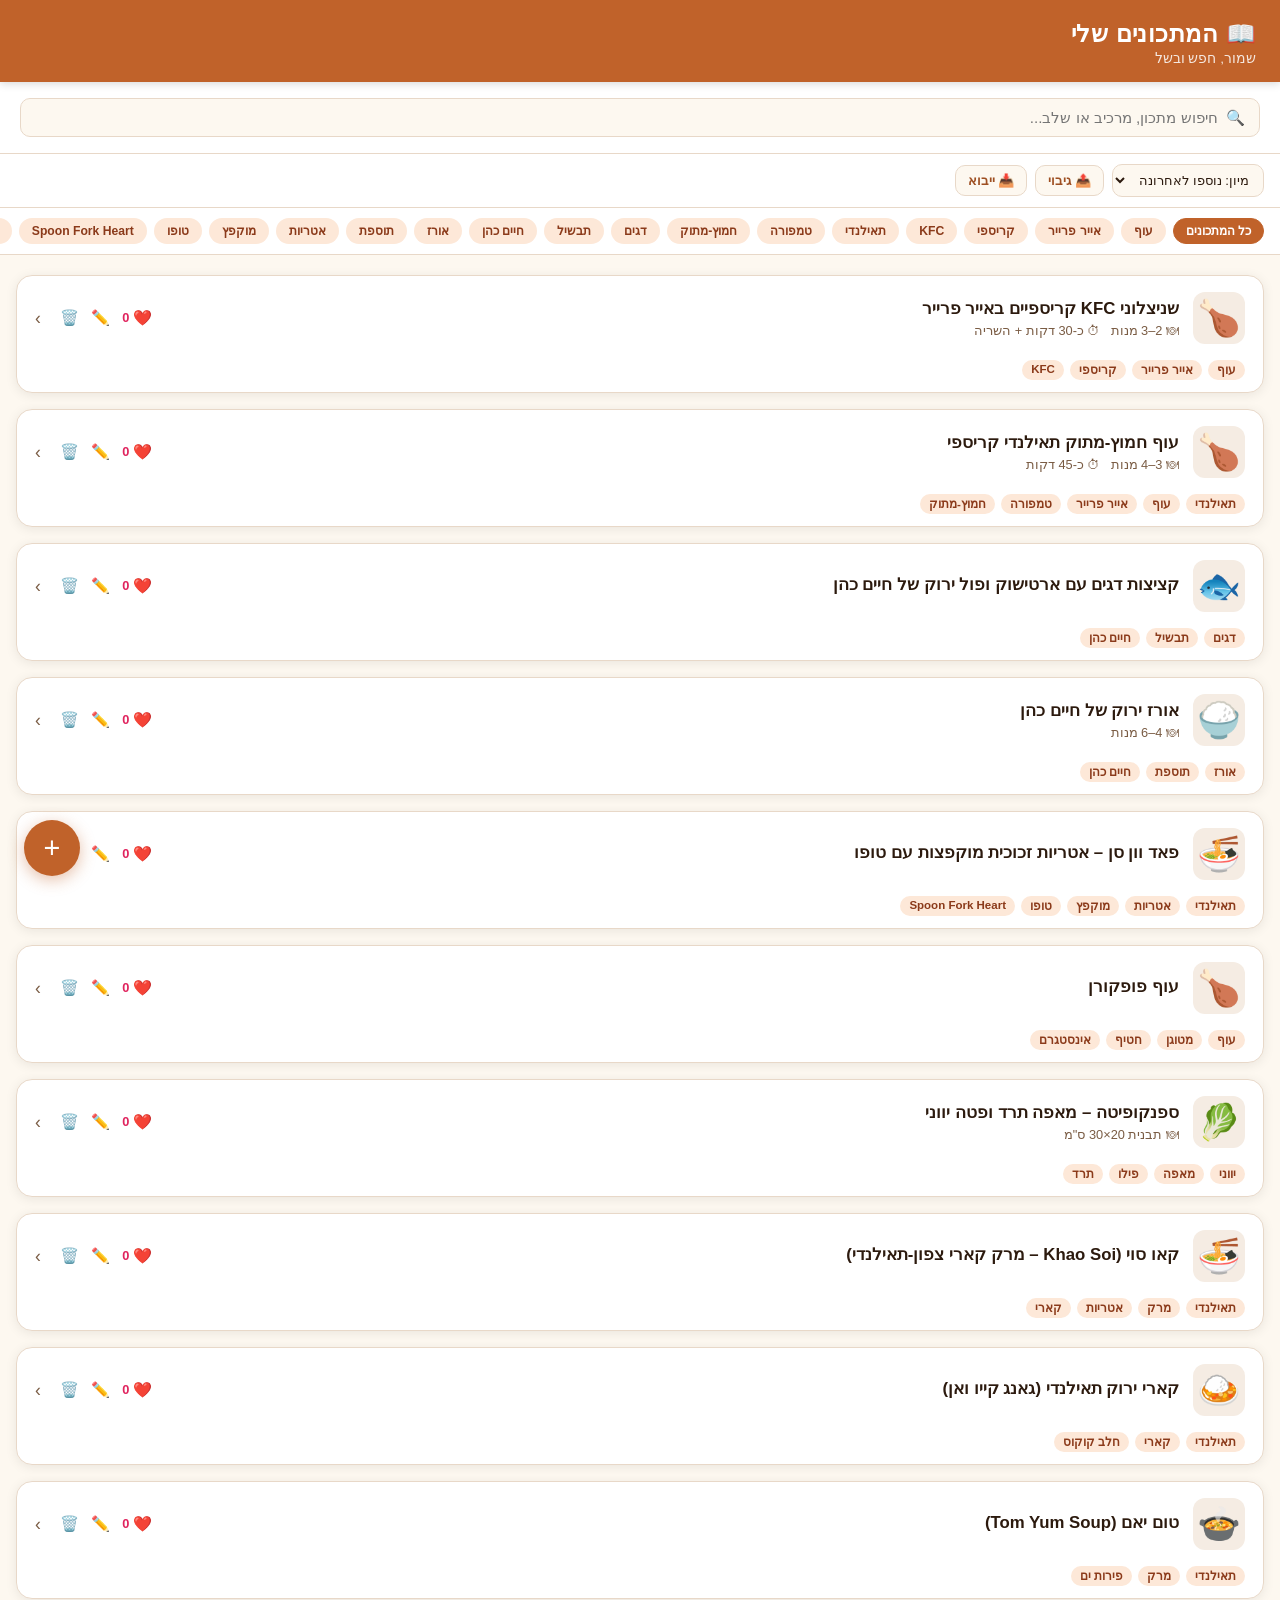
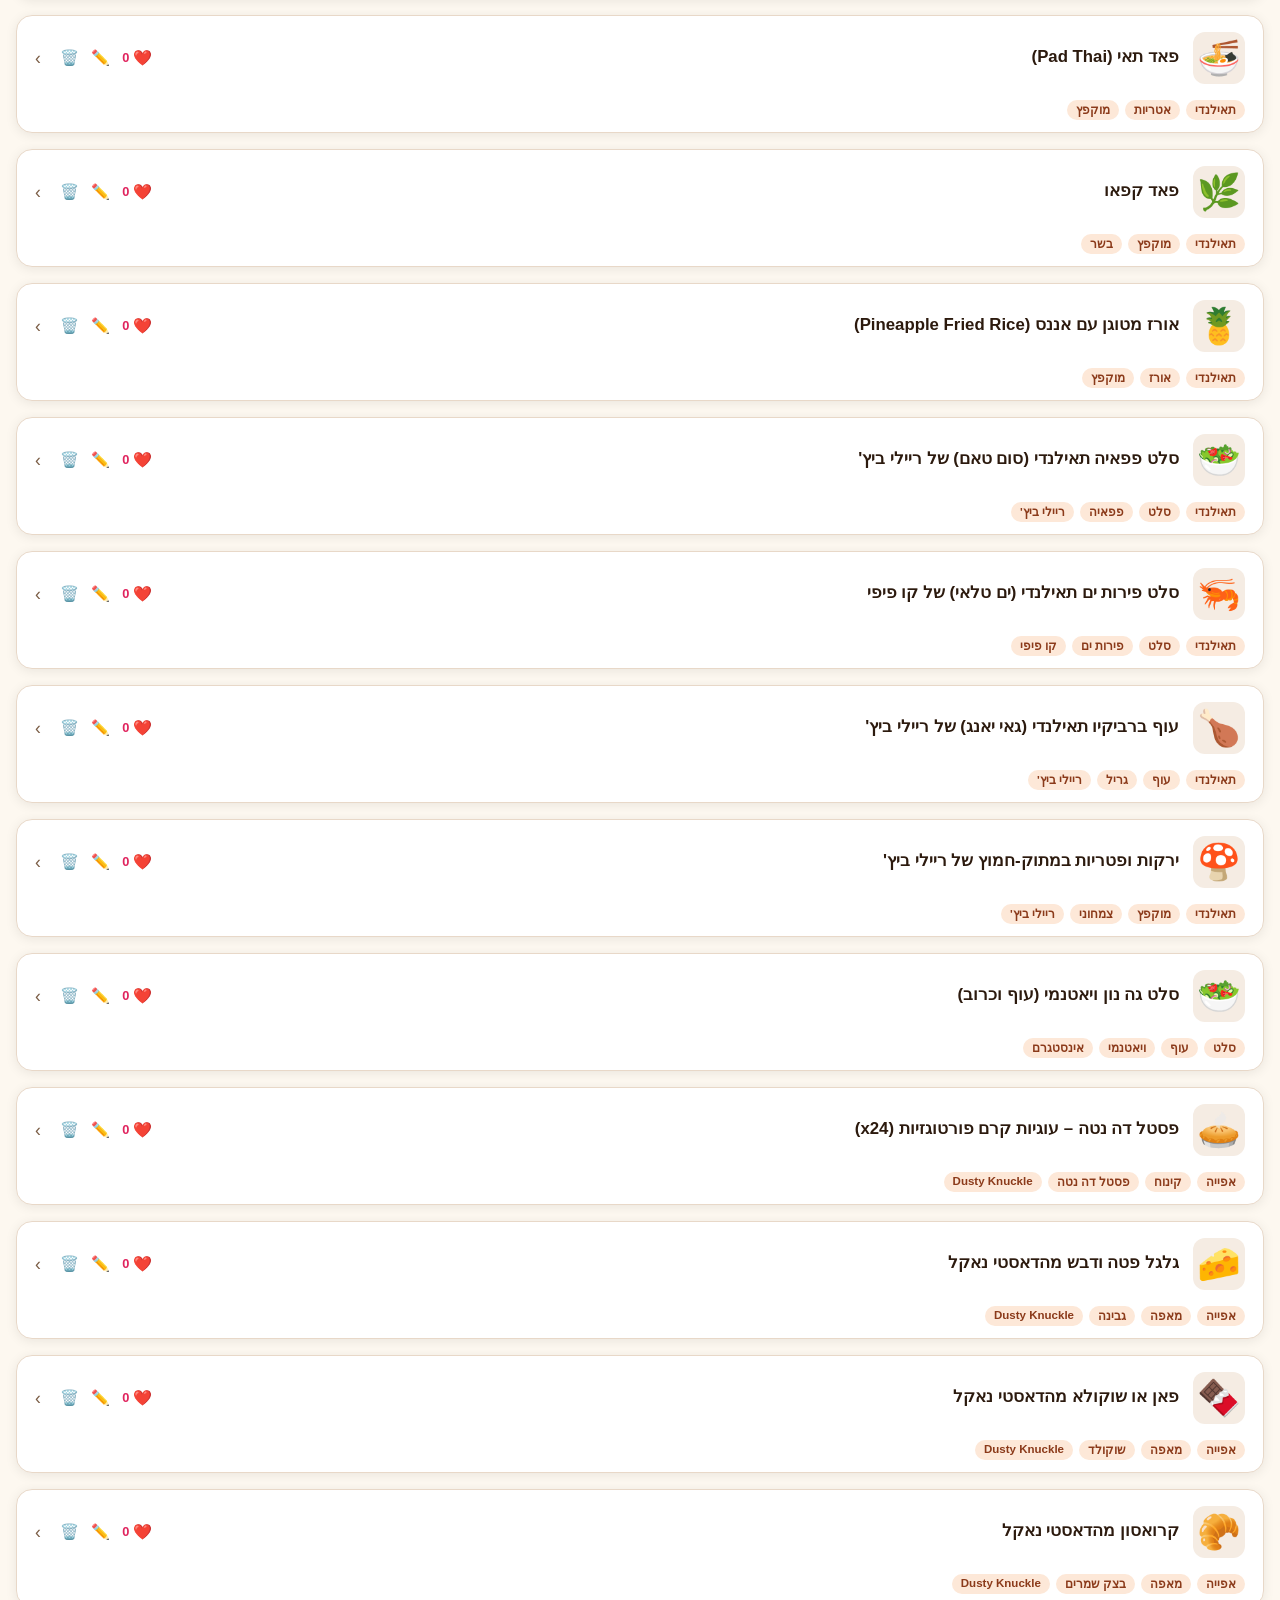
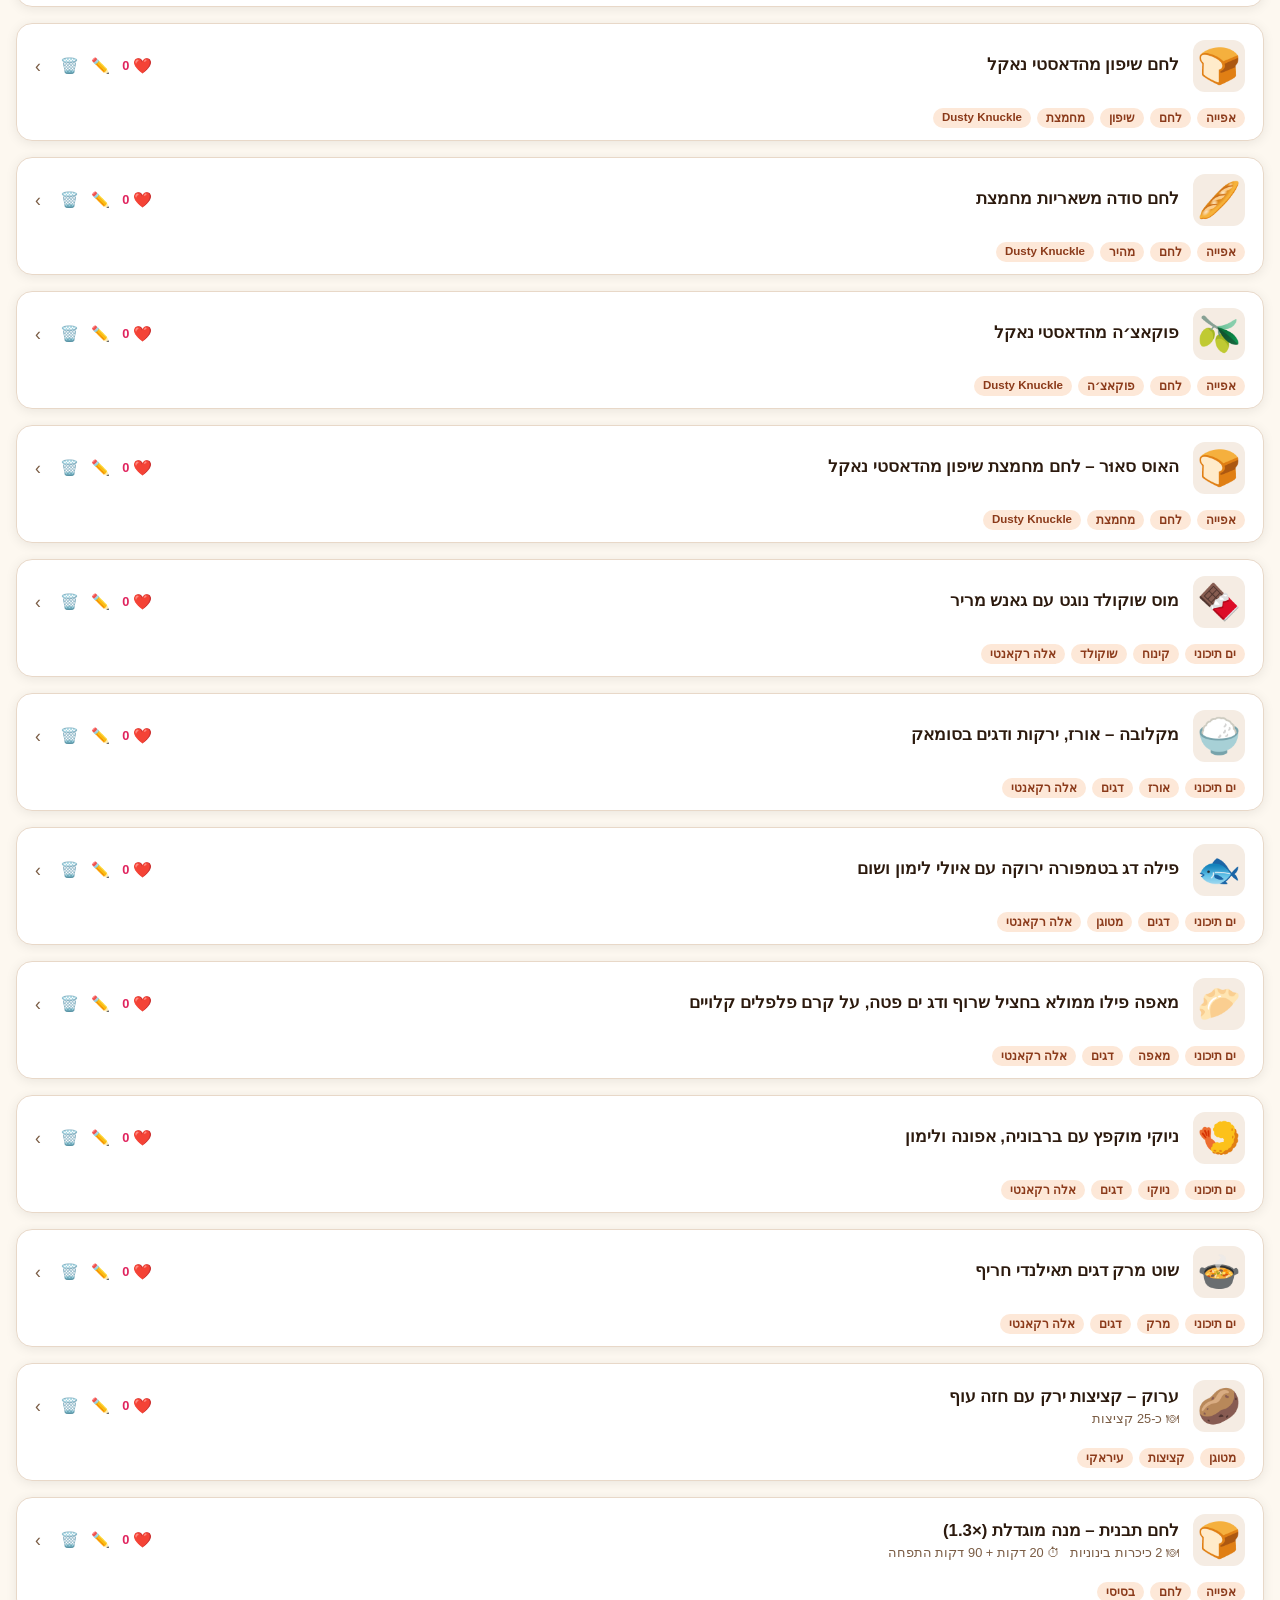
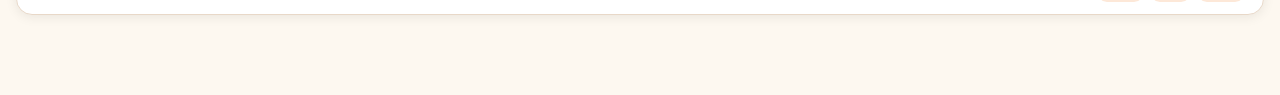
==== commit 66bcf153: "Add KFC-style air fryer chicken tenders recipe Adds שניצלוני KFC קריספיים באייר פרייר — buttermilk-m" ====
--- a/recipe-app/index.html
+++ b/recipe-app/index.html
@@ -1685,6 +1685,48 @@
   tip: 'משאירים קצת מהרוטב במחבת ומזלפים אותו מעל המנה בהגשה – ככה מקבלים הרבה רוטב אבל עוף שנשאר קריספי.',
 };
 
+const KFC_CHICKEN_TENDERS = {
+  id: 'kfc_chicken_tenders_airfryer',
+  emoji: '🍗',
+  title: 'שניצלוני KFC קריספיים באייר פרייר',
+  tags: ['עוף', 'אייר פרייר', 'קריספי', 'KFC'],
+  prepTime: 'כ-30 דקות + השריה',
+  yields: '2–3 מנות',
+  temp: '190°C (אייר פרייר)',
+  cookTime: '10–12 דקות',
+  ingredients: [
+    { name: 'חזה עוף חתוך לרצועות (לעוף)', amount: '500 גרם' },
+    { name: 'חלב או יוגורט טבעי (למרינדה)', amount: 'חצי כוס' },
+    { name: 'ביצה (למרינדה)', amount: '1 יחידה' },
+    { name: 'מלח (למרינדה)', amount: '1 כפית' },
+    { name: 'פלפל שחור (למרינדה)', amount: 'חצי כפית' },
+    { name: 'פפריקה (למרינדה)', amount: '1 כפית' },
+    { name: 'שום גבישי (למרינדה)', amount: 'חצי כפית' },
+    { name: 'קמח (לציפוי)', amount: '1 כוס' },
+    { name: 'קורנפלור (לציפוי)', amount: 'חצי כוס' },
+    { name: 'פפריקה (לציפוי)', amount: '1 כפית' },
+    { name: 'שום גבישי (לציפוי)', amount: '1 כפית' },
+    { name: 'אבקת בצל (לציפוי)', amount: 'חצי כפית' },
+    { name: 'פלפל שחור (לציפוי)', amount: 'חצי כפית' },
+    { name: 'מלח (לציפוי)', amount: 'חצי כפית' },
+    { name: 'צ׳ילי/קאיין (לציפוי, אופציונלי)', amount: 'רבע כפית' },
+    { name: 'אורגנו או טימין (לציפוי, אופציונלי)', amount: 'חצי כפית' },
+    { name: 'תרסיס שמן', amount: 'לפי הצורך' },
+  ],
+  steps: [
+    'מערבבים את העוף (500 גרם) עם החלב או היוגורט (חצי כוס), ביצה (1) והתבלינים – מלח (1 כפית), פלפל שחור (½ כפית), פפריקה (1 כפית) ושום גבישי (½ כפית). מומלץ להשרות לפחות 30 דקות, ואם יש זמן – 2–4 שעות במקרר.',
+    'בקערה אחרת מערבבים את כל חומרי הציפוי: קמח (1 כוס), קורנפלור (½ כוס), פפריקה (1 כפית), שום גבישי (1 כפית), אבקת בצל (½ כפית), פלפל שחור (½ כפית), מלח (½ כפית), ואם רוצים – צ׳ילי/קאיין (¼ כפית) ואורגנו או טימין (½ כפית).',
+    'מוציאים חתיכת עוף מהמרינדה ומעבירים לקמח. לוחצים את הקמח היטב על העוף כדי ליצור שכבה מחוספסת.',
+    'רוצים ציפוי ממש עבה וקריספי? מחזירים את החתיכה לרגע למרינדה ואז שוב לקמח.',
+    'מרססים את השניצלונים היטב בתרסיס שמן מכל הצדדים.',
+    'מחממים את האייר פרייר ל-190°C למשך 3 דקות.',
+    'מניחים את השניצלונים בסלסלה בשכבה אחת, עם רווחים ביניהם.',
+    'מטגנים באוויר ב-190°C למשך 10–12 דקות, והופכים אחרי 6 דקות. מרססים מעט שמן אחרי ההפיכה.',
+    'בסוף אפשר לתת 2 דקות ב-200°C לקריספיות מקסימלית. חשוב: העוף צריך להגיע לטמפרטורה פנימית של 74°C.',
+  ],
+  tip: 'הטריק לקריספיות: במקום רק לרסס שמן, מערבבים 1–2 כפות שמן לתוך תערובת הקמח לפני הציפוי – נוצרים "פירורים" קטנים שנצלים ונותנים מרקם של עוף מטוגן אמיתי. מתאים להגשה עם רוטב KFC חריף-מתוק.',
+};
+
 const SEED_RECIPES = [
   BREAD_RECIPE, AREEK_RECIPE,
   THAI_FISH_SOUP, GNOCCHI_MULLET, PHYLLO_FISH,
@@ -1695,7 +1737,7 @@
   RILEY_SWEET_SOUR_VEG, RILEY_GAI_YANG, PHIPHI_YAM_TALAY, RILEY_SOM_TAM,
   PINEAPPLE_FRIED_RICE, PAD_KAPRAO, PAD_THAI, TOM_YUM, GREEN_CURRY, KHAO_SOI,
   SPANAKOPITA, POPCORN_CHICKEN, PAD_WOON_SEN, GREEN_RICE, FISH_PATTIES_ARTICHOKE,
-  CRISPY_SWEET_SOUR_CHICKEN,
+  CRISPY_SWEET_SOUR_CHICKEN, KFC_CHICKEN_TENDERS,
 ];
 
 const DELETED_KEY = 'my_recipes_deleted_v1';
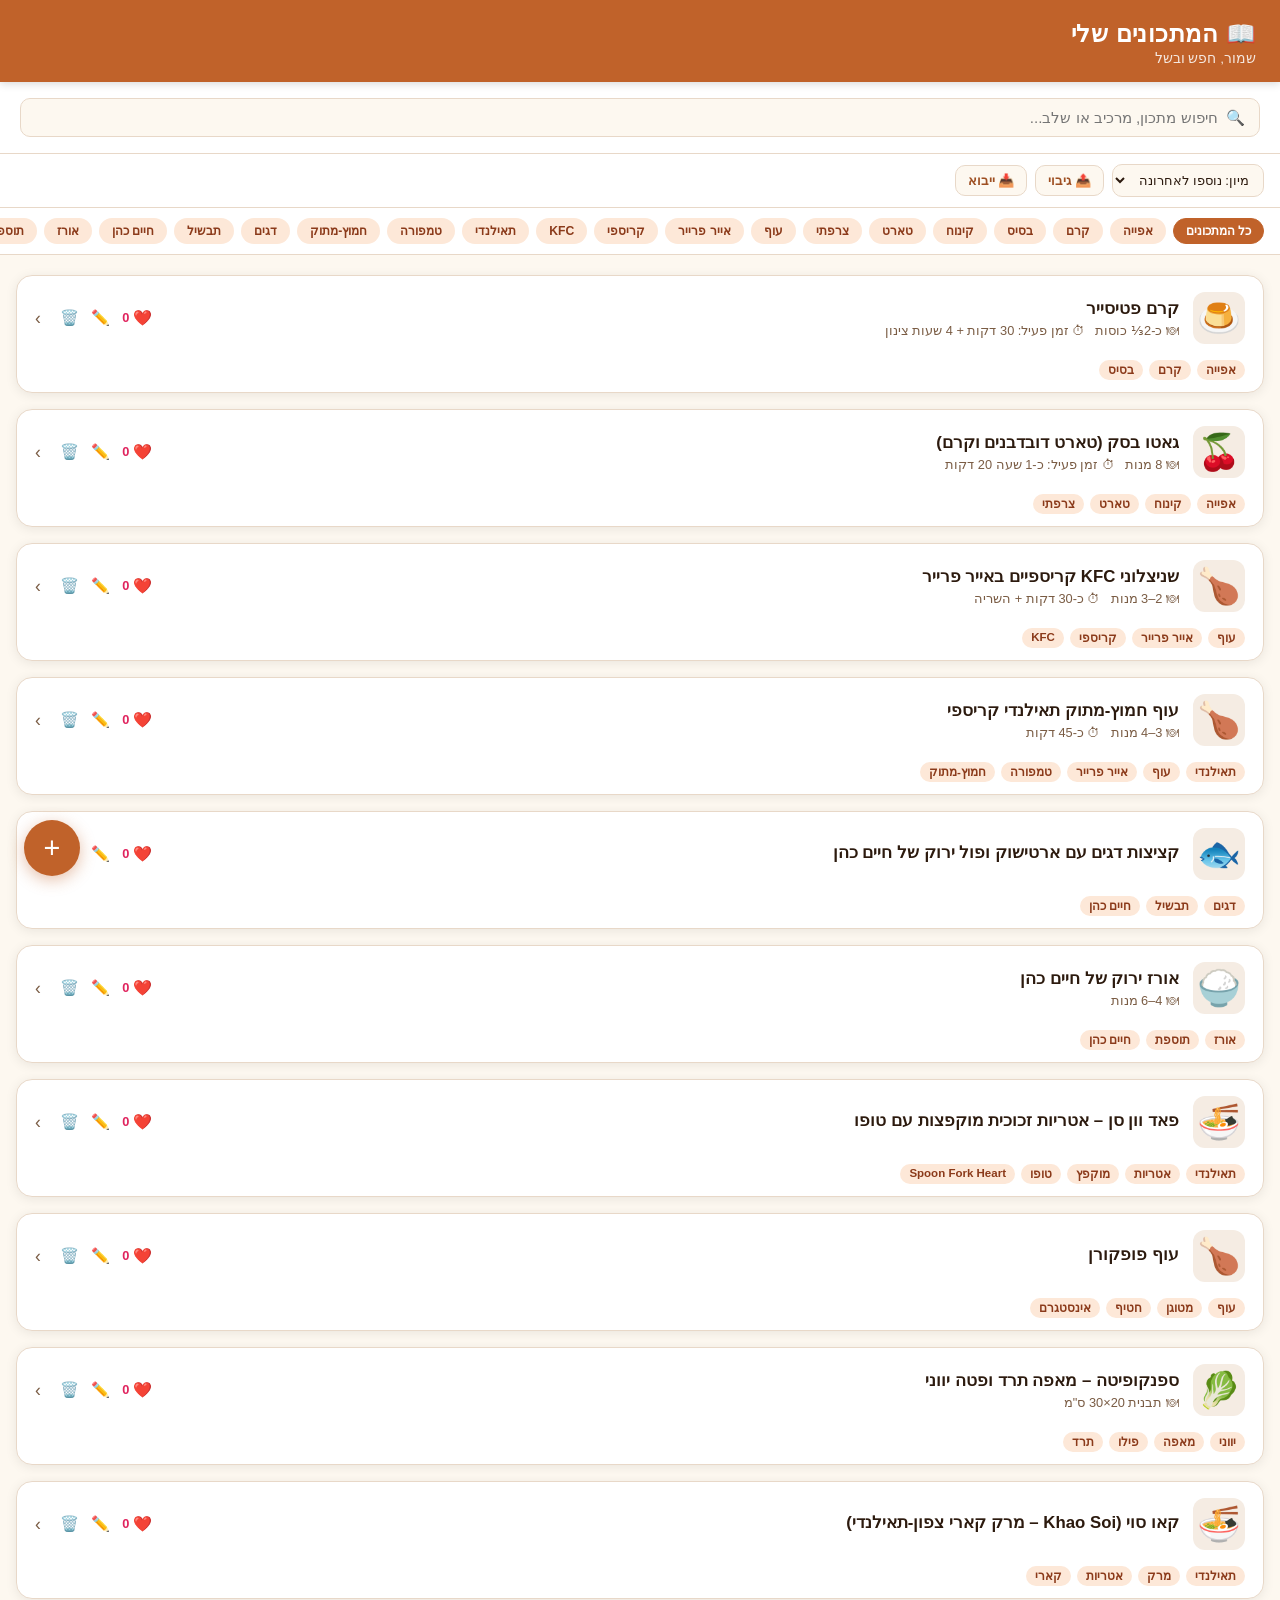
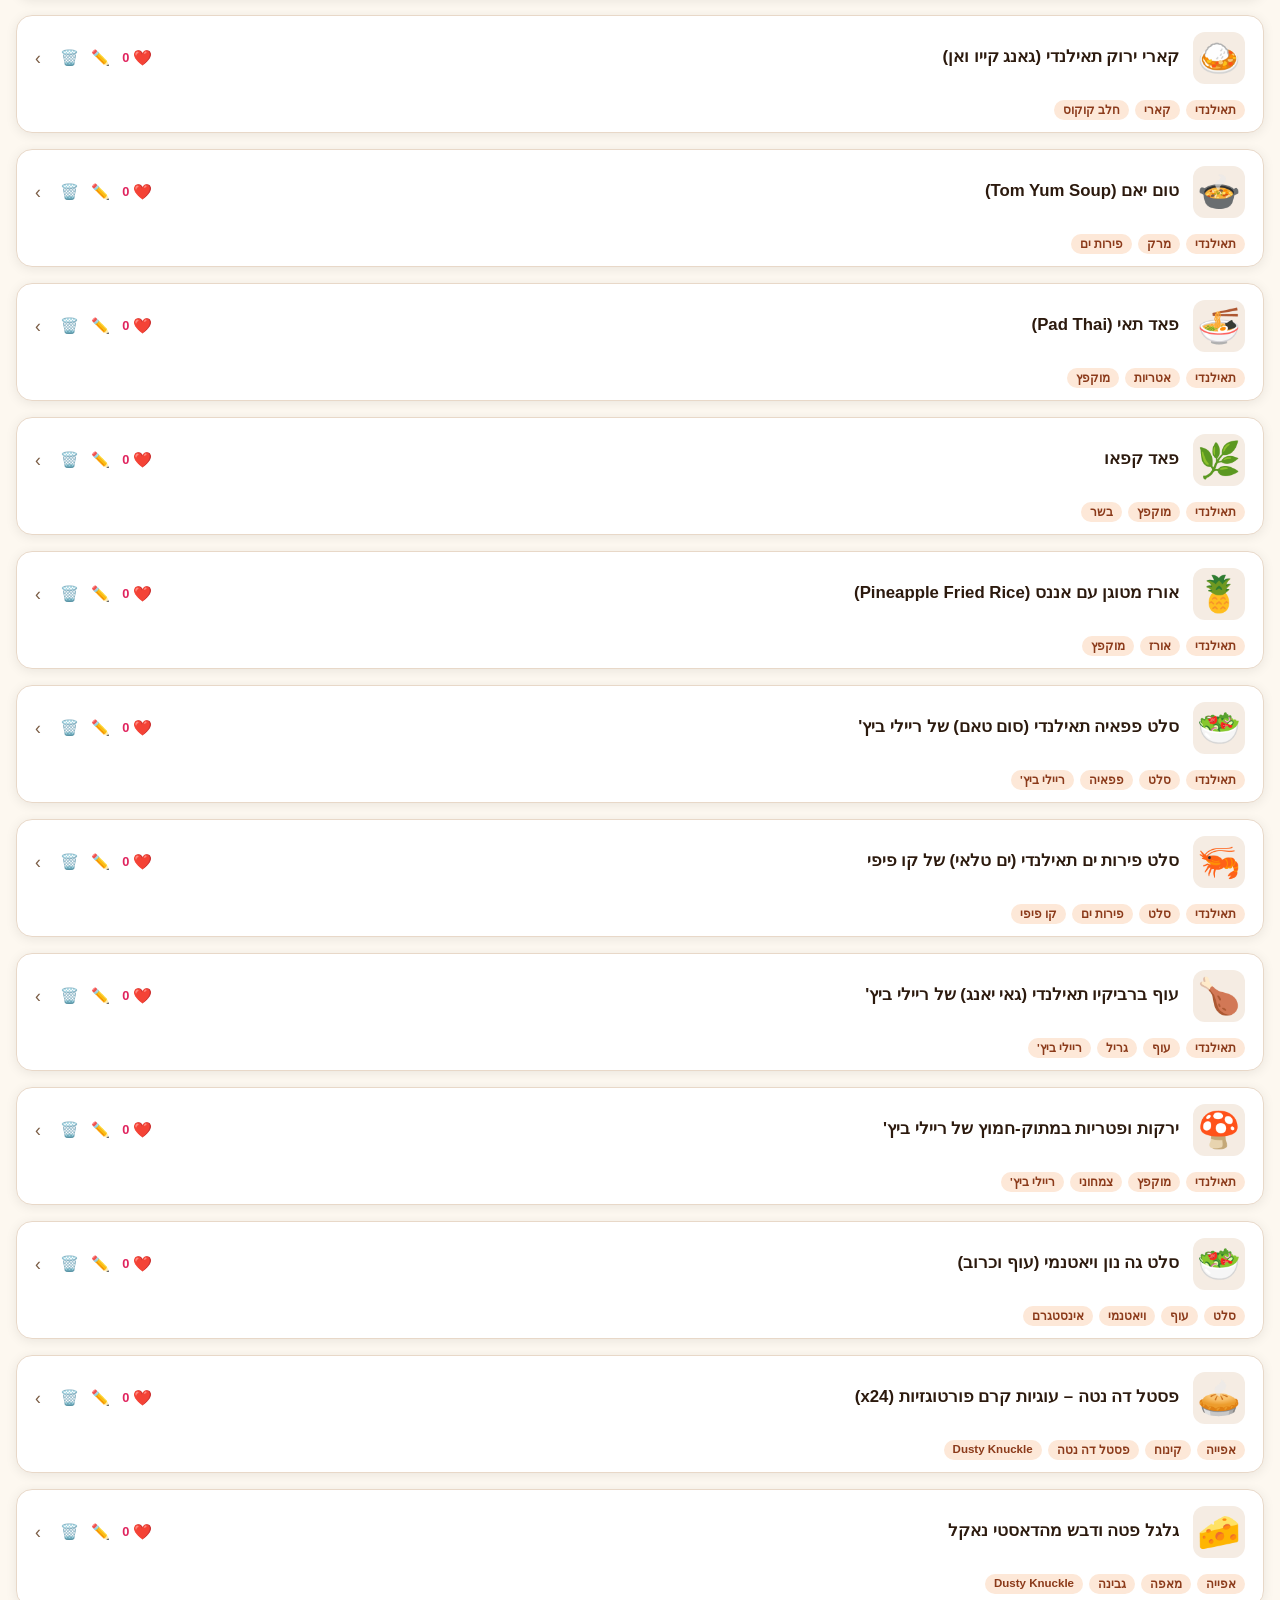
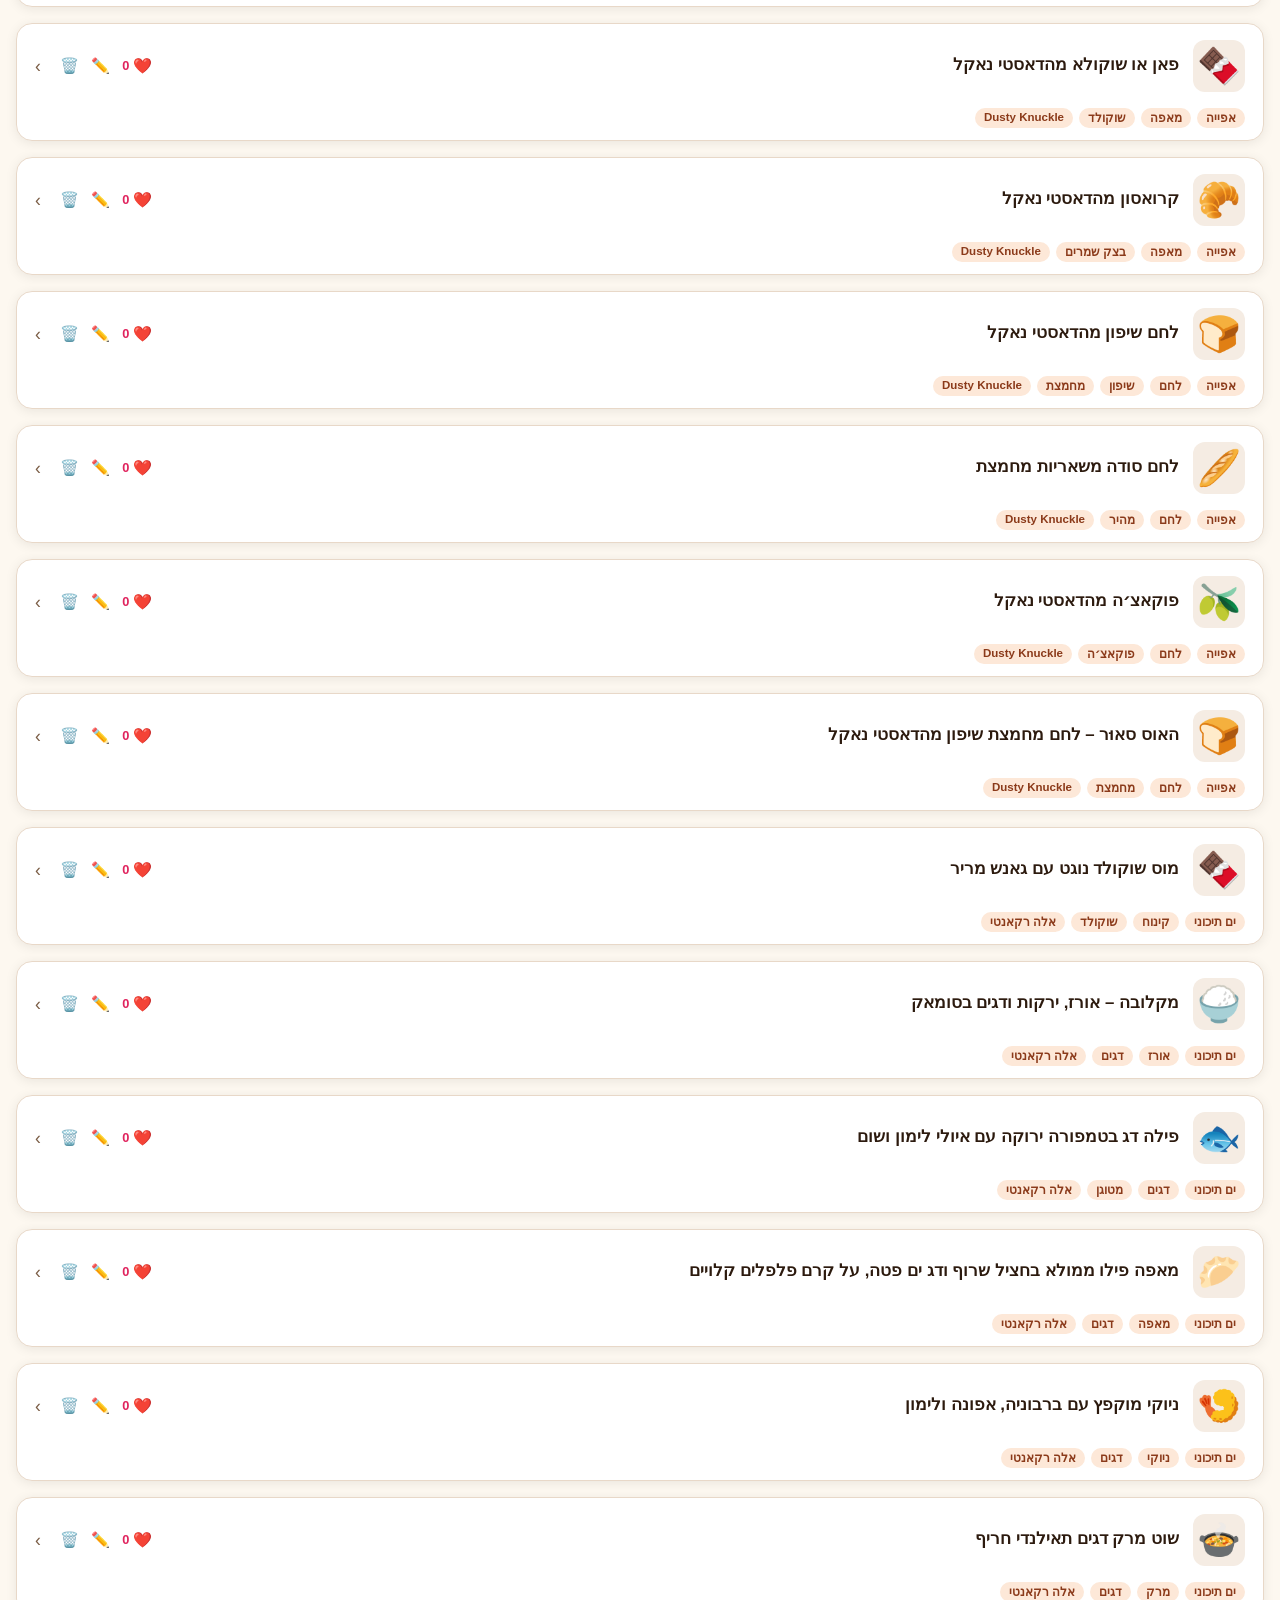
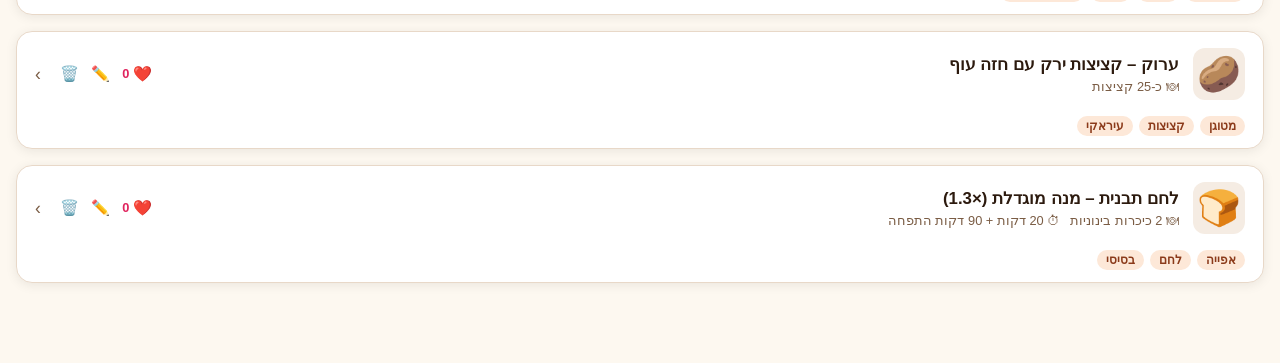
==== commit 12835789: "Add Gâteau Basque + pastry cream recipes Adds גאטו בסק (cherry-and-cream Basque tart) and its קרם פט" ====
--- a/recipe-app/index.html
+++ b/recipe-app/index.html
@@ -1727,6 +1727,75 @@
   tip: 'הטריק לקריספיות: במקום רק לרסס שמן, מערבבים 1–2 כפות שמן לתוך תערובת הקמח לפני הציפוי – נוצרים "פירורים" קטנים שנצלים ונותנים מרקם של עוף מטוגן אמיתי. מתאים להגשה עם רוטב KFC חריף-מתוק.',
 };
 
+const PASTRY_CREAM = {
+  id: 'pastry_cream',
+  emoji: '🍮',
+  title: 'קרם פטיסייר',
+  tags: ['אפייה', 'קרם', 'בסיס'],
+  prepTime: 'זמן פעיל: 30 דקות + 4 שעות צינון',
+  yields: 'כ-2⅓ כוסות',
+  ingredients: [
+    { name: 'חלב מלא', amount: '2 כוסות (456 גרם)' },
+    { name: 'גרידי מקל וניל (חצי מקל) או תמצית/משחת וניל', amount: '1½ כפיות' },
+    { name: 'מלח', amount: '½ כפית' },
+    { name: 'סוכר', amount: '½ כוס (100 גרם)' },
+    { name: 'קורנפלור', amount: '¼ כוס (30 גרם)' },
+    { name: 'חלמונים גדולים', amount: '5 (80 גרם)' },
+    { name: 'חמאה חלבה קרה, חתוכה לקוביות', amount: '6 כפות (85 גרם)' },
+  ],
+  steps: [
+    'מכינים מסננת דקה מעל קערה גדולה עמידה בחום ומניחים בצד.',
+    'עירוי החלב: בסיר כבד מחממים את החלב (456 גרם) עם גרידי הווניל (או תמצית, 1½ כפיות) והמלח (½ כפית) על אש בינונית-נמוכה תוך טריפה, עד לרתיחה עדינה; מניחים לעירוי.',
+    'תערובת החלמונים: בקערה גדולה טורפים סוכר (100 גרם), קורנפלור (30 גרם) וחלמונים (5) במרץ עד שהתערובת בהירה, קלה וסמיכה, כ-2 דקות. יוצקים לאט כחצי מהחלב החם לתוך תערובת החלמונים תוך טריפה מתמדת (למיזוג), ואז יוצקים את הכול בחזרה לסיר עם שאר החלב.',
+    'בישול: מעלים לאש בינונית ומבשלים תוך טריפה מתמדת עד שהקצף שוכך והקרם מסמיך כמו פודינג, כ-3 דקות (ייתכן יותר). כשמתחיל לבעבע, טורפים ובודקים כל 30 שניות עד שהקרם סמיך ואינו ממשיך להסמיך.',
+    'סינון והוספת חמאה: מעבירים את הקרם דרך המסננת לקערה ולוחצים דרך הרשת. טורפים פנימה את החמאה הקרה (85 גרם) קובייה-קובייה עד שחלק. מהדקים ניילון נצמד ישירות על פני הקרם ומקררים עד שהוא קר לגמרי, לפחות 4 שעות.',
+  ],
+  tip: 'משתמשים בסיר הכי כבד שיש – תחתית דקה עלולה לגרום להישרפות. הקרם נשמר במקרר עד 5 ימים.',
+};
+
+const GATEAU_BASQUE = {
+  id: 'gateau_basque',
+  emoji: '🍒',
+  title: 'גאטו בסק (טארט דובדבנים וקרם)',
+  tags: ['אפייה', 'קינוח', 'טארט', 'צרפתי'],
+  prepTime: 'זמן פעיל: כ-1 שעה 20 דקות',
+  yields: '8 מנות',
+  temp: '175°C (350°F)',
+  cookTime: '45–55 דקות',
+  ingredients: [
+    { name: 'דובדבנים מתוקים ללא גלעין, טריים או קפואים (לקומפוט)', amount: '340 גרם (כ-2½ כוסות)' },
+    { name: 'קירש, ברנדי או רום (לקומפוט)', amount: '2 כפות' },
+    { name: 'סוכר (לקומפוט)', amount: '3 כפות' },
+    { name: 'מיץ לימון טרי (לקומפוט)', amount: '2 כפות' },
+    { name: 'קורנפלור (לקומפוט)', amount: '¼ כפית' },
+    { name: 'גרידת לימון דקה (לקומפוט)', amount: '2 כפיות' },
+    { name: 'קמח רב-תכליתי (לבצק)', amount: '2 כוסות (260 גרם), ועוד לרידוד' },
+    { name: 'אבקת אפייה (לבצק)', amount: '1 כפית (4 גרם)' },
+    { name: 'מלח (לבצק)', amount: '¾ כפית' },
+    { name: 'חמאה חלבה בטמפרטורת החדר (לבצק)', amount: '10 כפות (142 גרם)' },
+    { name: 'סוכר (לבצק)', amount: '⅔ כוס (130 גרם)' },
+    { name: 'חלמון ביצה גדול (לבצק)', amount: '1 (16 גרם)' },
+    { name: 'ביצים גדולות (לבצק)', amount: '2 (100 גרם)' },
+    { name: 'תמצית שקדים (לבצק)', amount: '½ כפית' },
+    { name: 'חמאה וקמח לתבנית', amount: 'לפי הצורך' },
+    { name: 'קרם פטיסייר (ראו מתכון נפרד)', amount: 'מנה אחת' },
+    { name: 'ביצה למריחה (להרכבה)', amount: '1' },
+  ],
+  steps: [
+    'קומפוט דובדבנים: בסיר קטן מחממים את הדובדבנים (340 גרם) עם הקירש/ברנדי/רום (2 כפות), הסוכר (3 כפות) ומיץ הלימון (2 כפות) על אש בינונית-נמוכה, מערבבים מדי פעם עד שהדובדבנים משחררים נוזלים והסוכר נמס, כ-5 דקות. ממשיכים לבשל תוך טלטול הסיר עד שהדובדבנים מתרככים, 10–15 דקות.',
+    'מערבבים בקערה מעט ממיץ הדובדבנים עם הקורנפלור (¼ כפית), מחזירים לסיר ומביאים לרתיחה עדינה עד שהתערובת חלקה; מבשלים 20 שניות להפעלת הקורנפלור. אמורים להתקבל כ-1¼ כוסות (אם יותר – מבשלים עוד מעט). מוסיפים גרידת לימון (2 כפיות), מכסים ומקררים לפחות שעה (עד שבוע).',
+    'בצק: מנפים יחד קמח (260 גרם), אבקת אפייה (1 כפית) ומלח (¾ כפית). בקערת מיקסר עם וו גיטרה מקציפים חמאה רכה (142 גרם) עם סוכר (130 גרם) במהירות בינונית-גבוהה עד תפוח ואוורירי, כ-4 דקות, תוך גירוד הדפנות. מוסיפים חלמון (1), ביצה שלמה (1) ותמצית שקדים (½ כפית) ומקציפים כ-2 דקות עד שהתערובת תופחת ומבהירה. מנמיכים מהירות, מוסיפים את תערובת הקמח ב-2 פעימות ומערבבים רק עד שאין שאריות קמח.',
+    'קירור הבצק: לשים את הבצק בקערה מספר פעמים עד שאחיד, מחלקים לשני חלקים, עוטפים בניילון ומשטחים לדיסקיות בעובי ~1.25 ס"מ. מקררים לפחות שעתיים (עד יומיים).',
+    'הכנת התבנית: משמנים בחמאה תבנית טארט בקוטר 23 ס"מ עם תחתית נשלפת, מקמחים ומנערים עודפים.',
+    'תחתית: מוציאים חצי מהבצק מהמקרר (השאר בקירור), חותכים ל-6 חתיכות ומגלגלים לנקניקיות. מסדרים סביב הדפנות והתחתית ולוחצים בכפות הידיים לשכבה אחידה בעובי ~1.25 ס"מ בלי חורים. מהדקים היטב במפגש התחתית והדפנות לאיטום. עוזרים בכוס מדידה ישרת-דפנות ליישור התחתית; הבצק אמור לעלות מעט מעל שפת התבנית. מקררים כ-20 דקות.',
+    'מכסה: מרדדים את חצי הבצק השני על נייר אפייה מקומח לעיגול בקוטר ~25 ס"מ, מהפכים ומקמחים לפי הצורך. מעבירים על הנייר לצלחת ומקררים עד ההרכבה.',
+    'מחממים תנור מראש ל-175°C (350°F) ומרפדים תבנית אפייה בנייר כסף.',
+    'הרכבה: מפזרים את קומפוט הדובדבנים הקר בתחתית הטארט באופן אחיד. טורפים את קרם הפטיסייר עד חלק ומורחים מעליו שכבה אחידה עד השוליים (מותר שמעט סירופ ייקווה). טורפים ביצה (1) ומברישים בעדינות את שפת הבצק הפנימית (מעל הקרם). מניחים מעל את עיגול הבצק העליון, לוחצים מהמרכז החוצה לסילוק כיסי אוויר ומהדקים היטב לשוליים; קורצים עודפים. מברישים שוב בביצה ויוצרים דוגמת שתי-וערב עם שיני מזלג. מקררים 15–20 דקות.',
+    'אפייה: אופים על תבנית האפייה עד שהמכסה מבריק וזהוב-כהה, 45–55 דקות. מצננים לגמרי (עדיף יום שלם) לפני הוצאת הטבעת החיצונית והגשה.',
+  ],
+  tip: 'דורש קרם פטיסייר (ראו מתכון נפרד). אפשר להשתמש בריבת דובדבנים איכותית במקום הקומפוט אם רוצים לחסוך שלב. הטארט נשמר במקרר עד 4 ימים, אך הכי טעים ביום ההכנה או למחרת.',
+};
+
 const SEED_RECIPES = [
   BREAD_RECIPE, AREEK_RECIPE,
   THAI_FISH_SOUP, GNOCCHI_MULLET, PHYLLO_FISH,
@@ -1738,6 +1807,7 @@
   PINEAPPLE_FRIED_RICE, PAD_KAPRAO, PAD_THAI, TOM_YUM, GREEN_CURRY, KHAO_SOI,
   SPANAKOPITA, POPCORN_CHICKEN, PAD_WOON_SEN, GREEN_RICE, FISH_PATTIES_ARTICHOKE,
   CRISPY_SWEET_SOUR_CHICKEN, KFC_CHICKEN_TENDERS,
+  GATEAU_BASQUE, PASTRY_CREAM,
 ];
 
 const DELETED_KEY = 'my_recipes_deleted_v1';
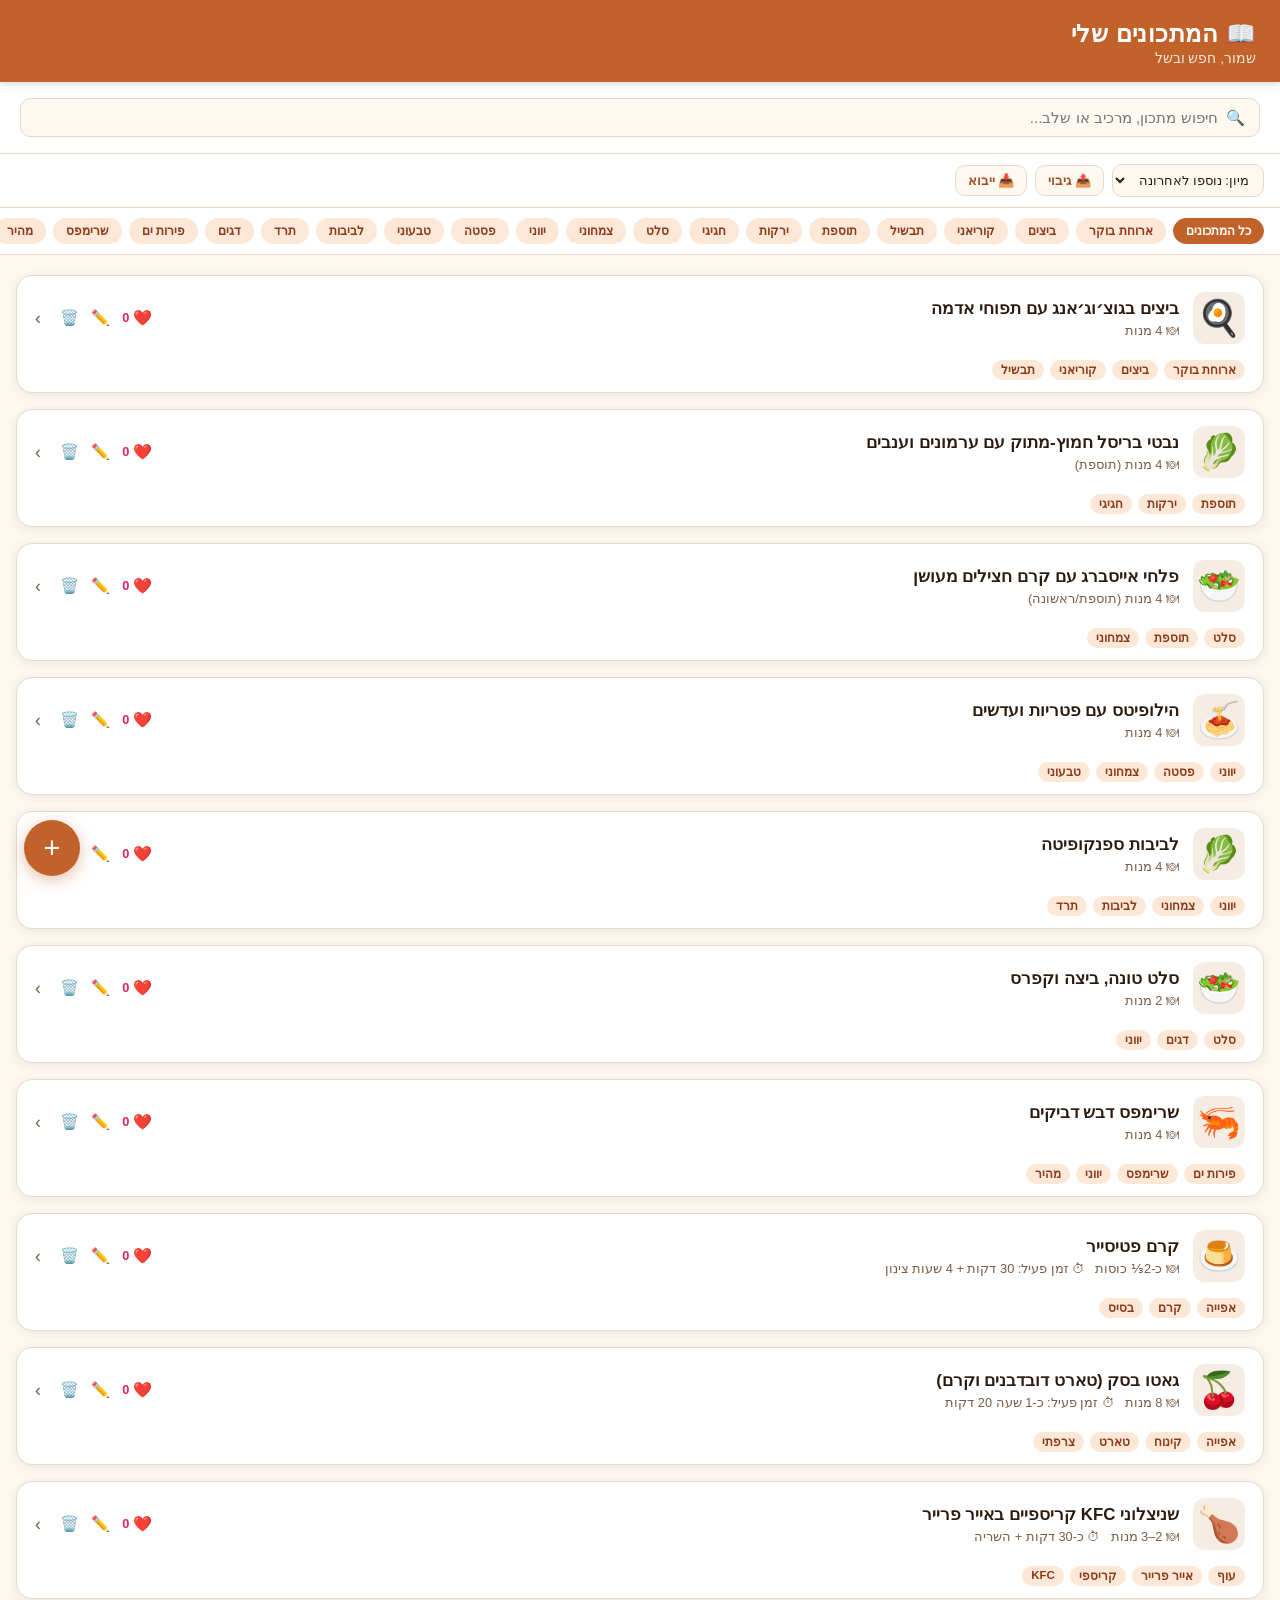
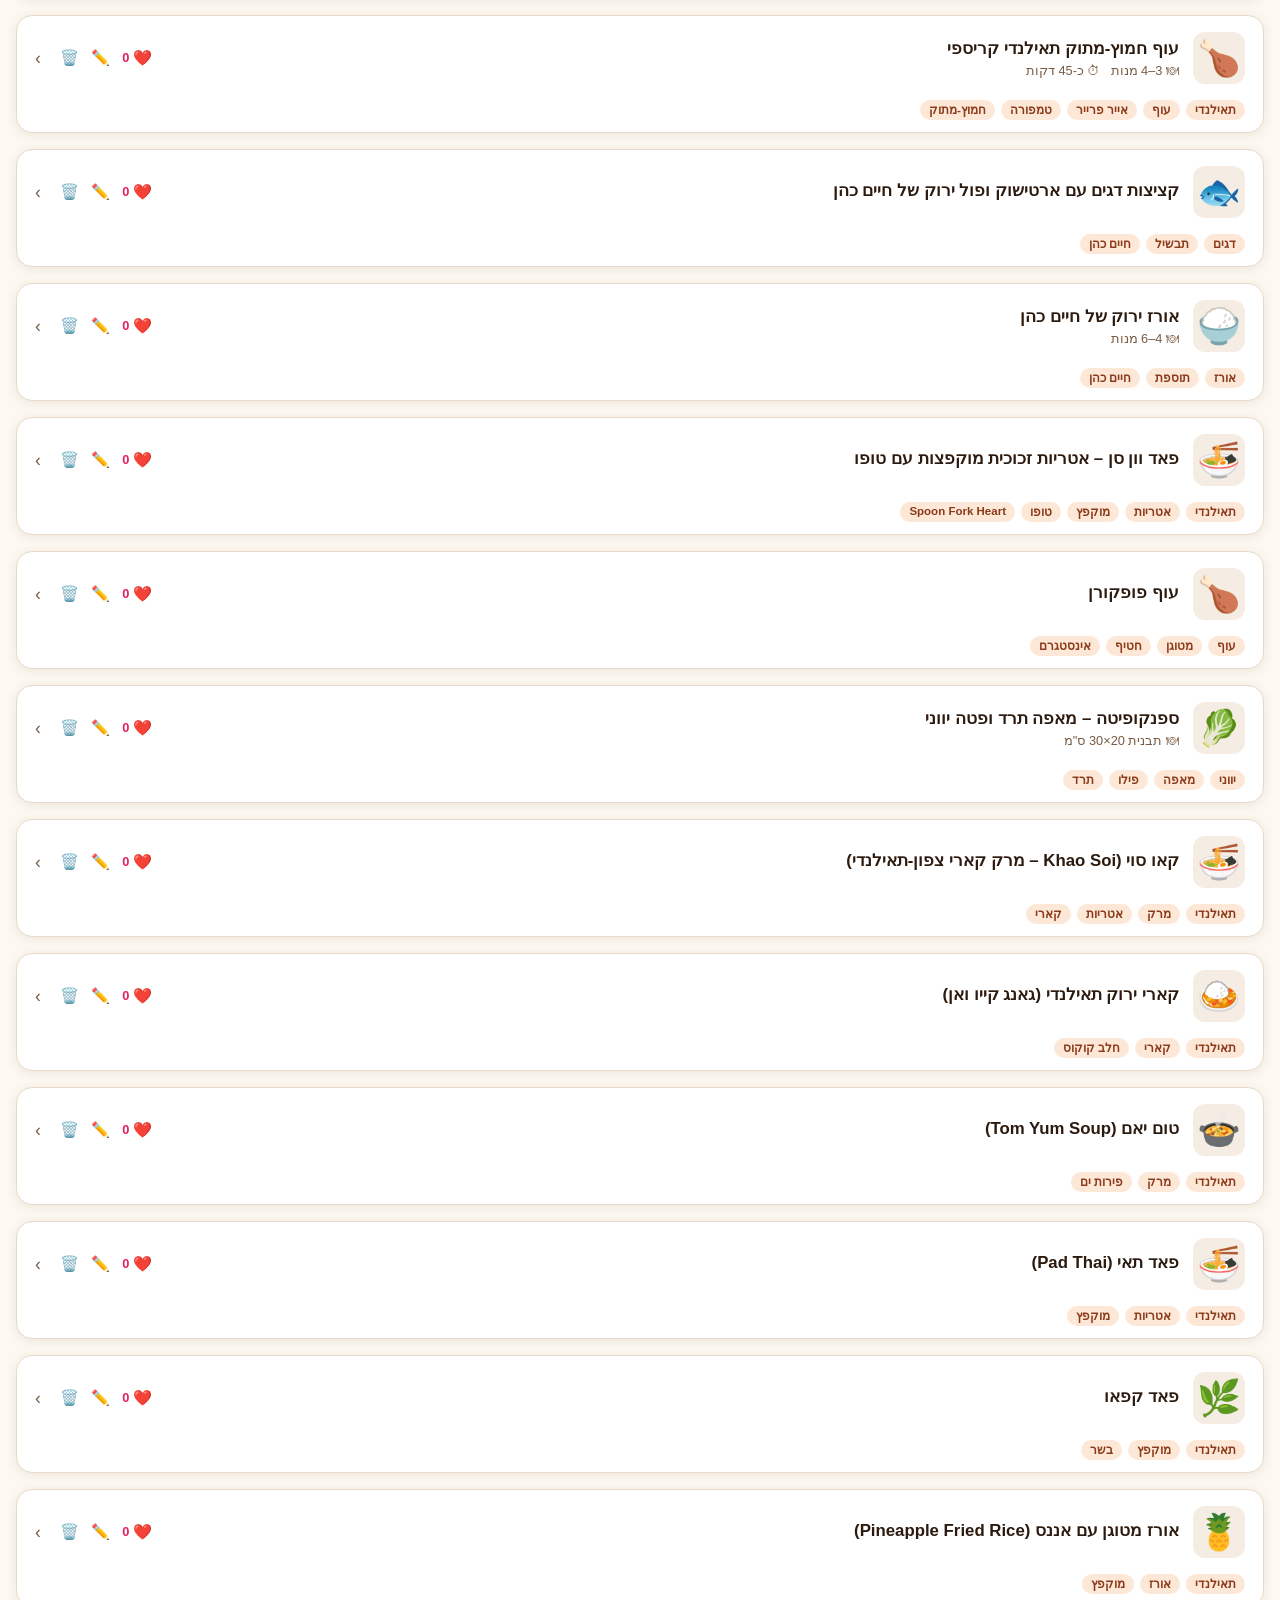
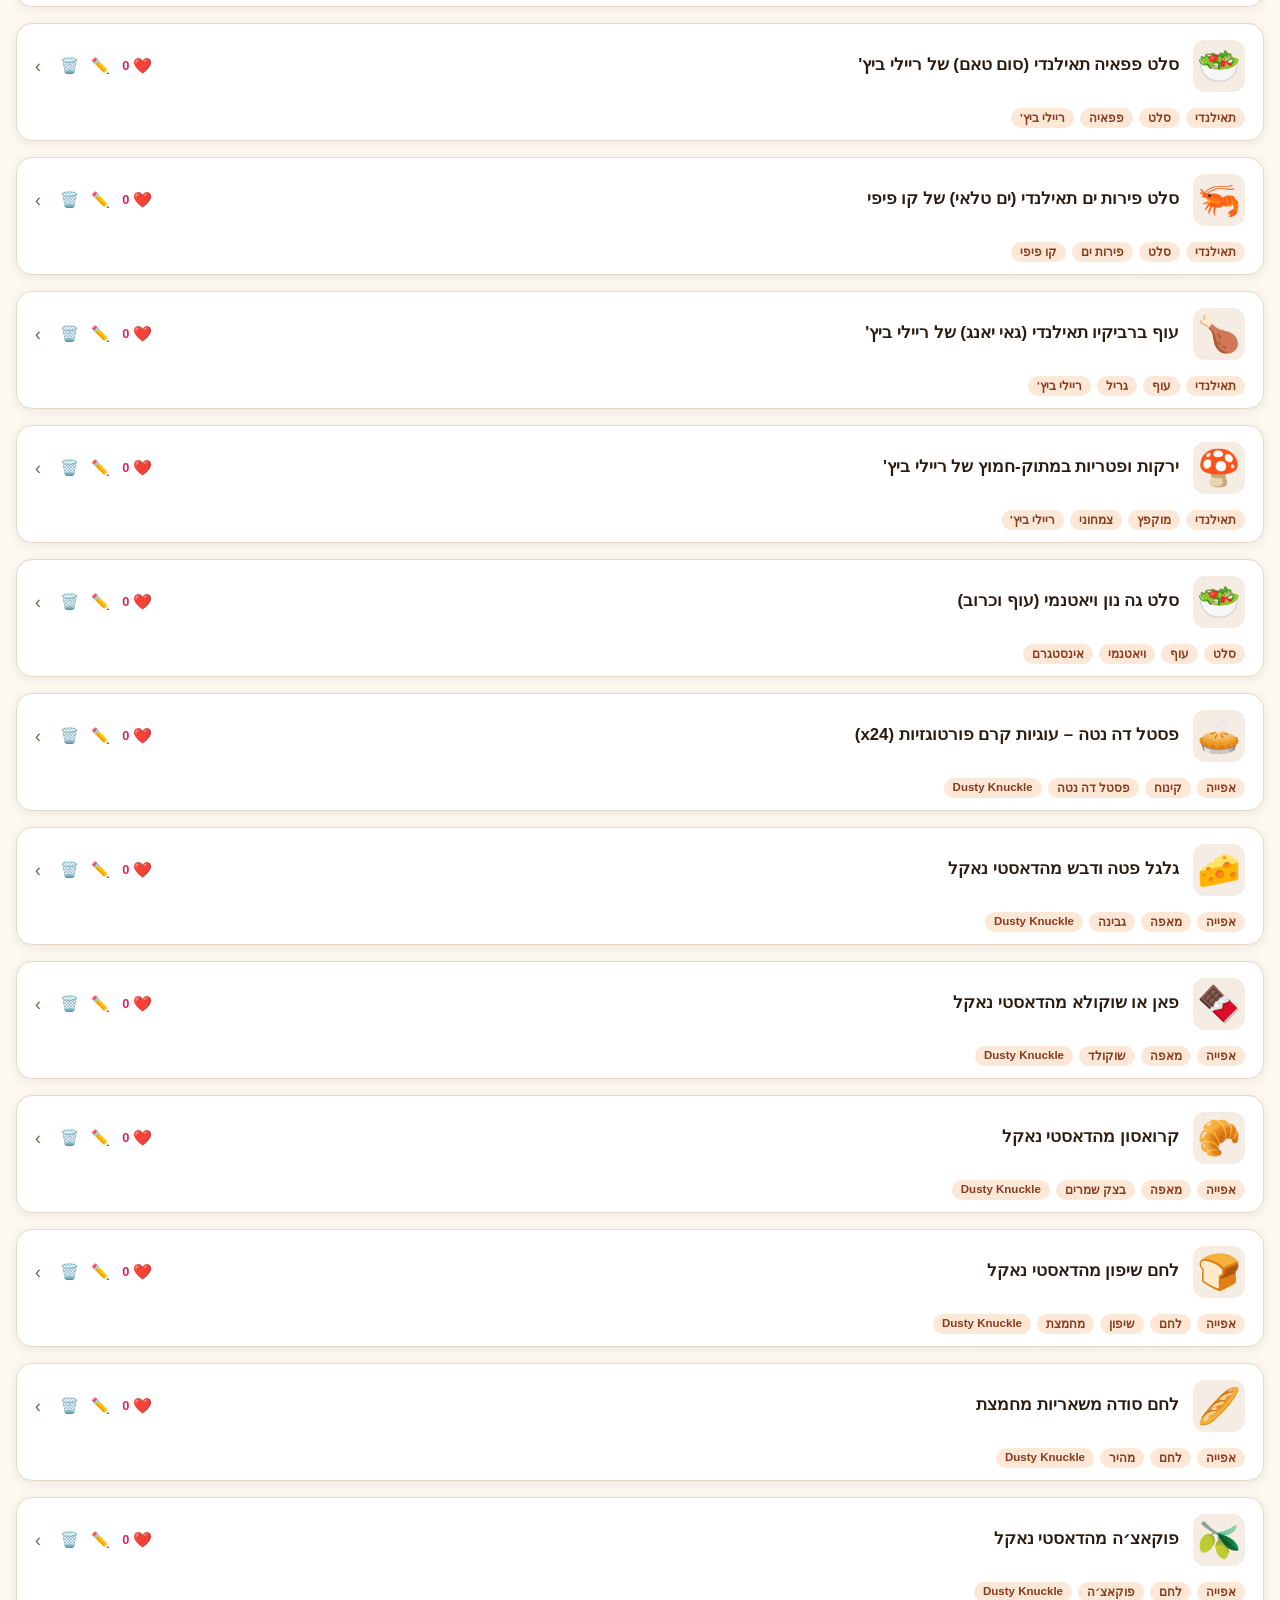
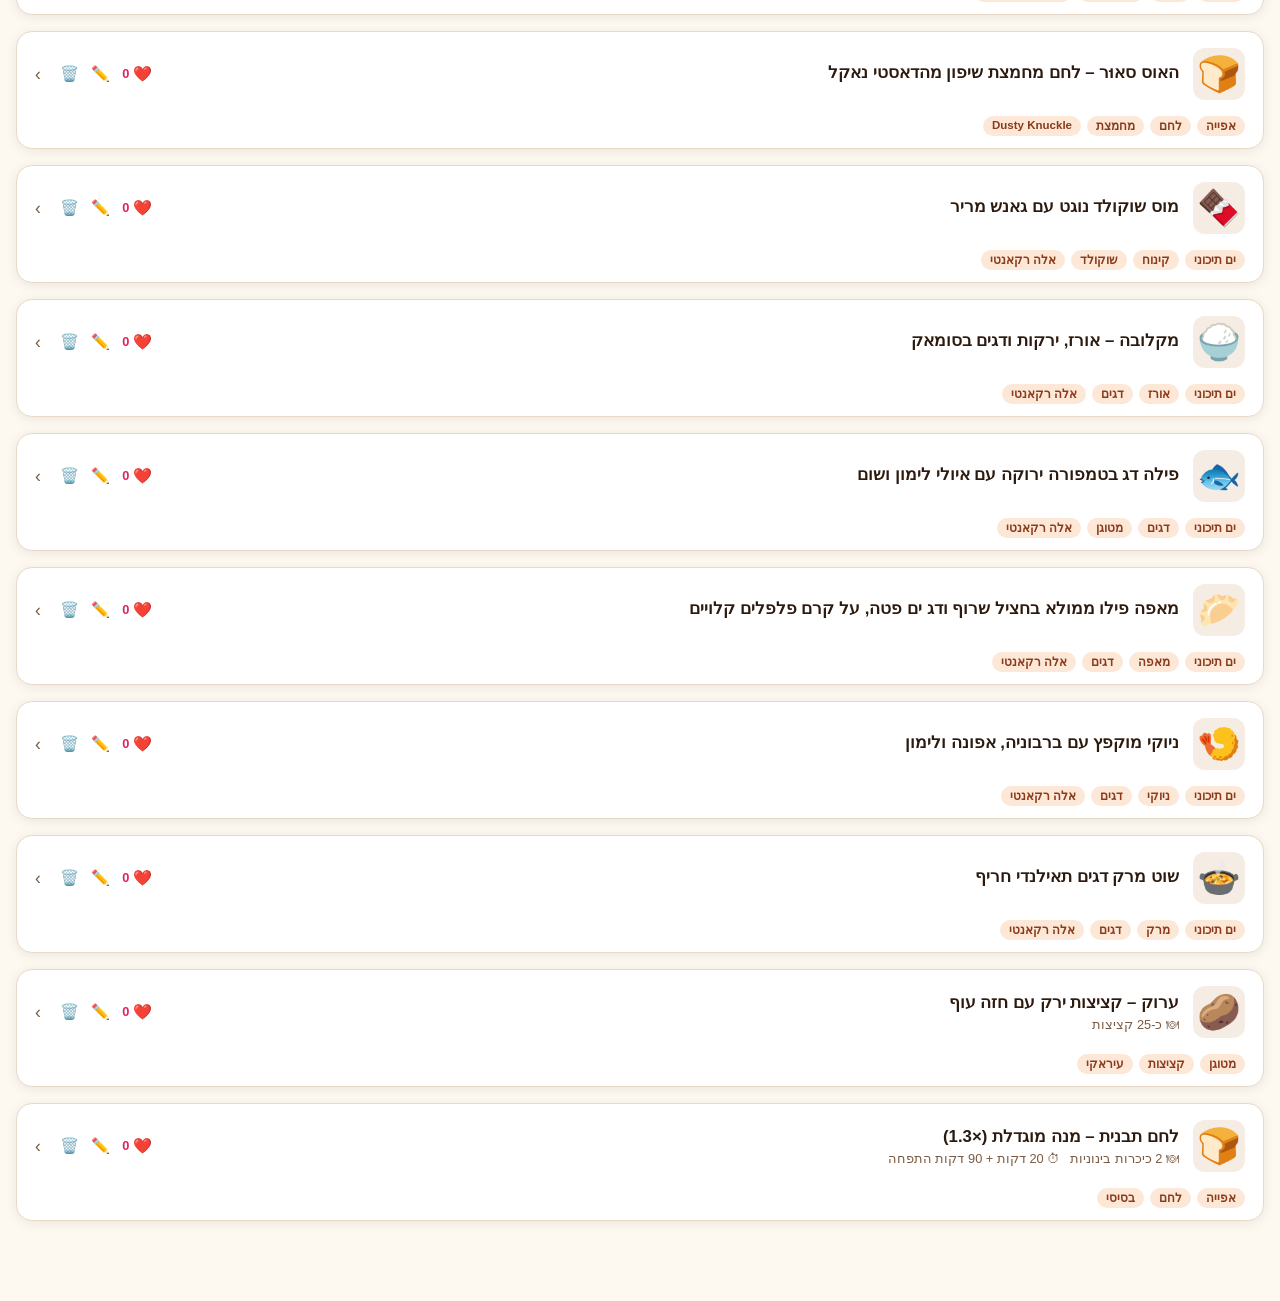
==== commit b6850a49: "Add 7 cookbook recipes (prawns, salads, fritters, sprouts, eggs) Adds sticky honey prawns, tuna-egg-" ====
--- a/recipe-app/index.html
+++ b/recipe-app/index.html
@@ -1796,6 +1796,218 @@
   tip: 'דורש קרם פטיסייר (ראו מתכון נפרד). אפשר להשתמש בריבת דובדבנים איכותית במקום הקומפוט אם רוצים לחסוך שלב. הטארט נשמר במקרר עד 4 ימים, אך הכי טעים ביום ההכנה או למחרת.',
 };
 
+const STICKY_HONEY_PRAWNS = {
+  id: 'sticky_honey_prawns',
+  emoji: '🦐',
+  title: 'שרימפס דבש דביקים',
+  tags: ['פירות ים', 'שרימפס', 'יווני', 'מהיר'],
+  yields: '4 מנות',
+  ingredients: [
+    { name: 'בצל', amount: '2 יחידות' },
+    { name: 'פלפל ירוק חריף', amount: '1 יחידה' },
+    { name: 'שרימפס גדולים (קינג), קלופים ונאים', amount: '500 גרם' },
+    { name: 'אורגנו או טימין טרי', amount: 'חצי צרור' },
+    { name: 'שמן זית', amount: '3 כפות' },
+    { name: 'רוטב דגים', amount: '2 כפות' },
+    { name: 'דבש', amount: '2 כפות' },
+    { name: 'פלפל שחור טחון טרי', amount: 'חצי כפית' },
+    { name: 'חצי לימון + פלחים להגשה (אופציונלי)', amount: 'לפי הצורך' },
+  ],
+  steps: [
+    'קולפים ופורסים דק את הבצל (2). חוצים, מנקים מזרעים ופורסים דק את הפלפל החריף (1). מנקים ופורסים "פרפר" את השרימפס (500 גרם) אם צריך. מפרקים את עלי האורגנו/טימין (חצי צרור).',
+    'מחממים מחבת גדולה על אש בינונית עם שמן זית (3 כפות). מוסיפים את הבצל ומאדים 10 דקות.',
+    'מוסיפים את הפלפל החריף, השרימפס והעשבים ומטגנים כדקותיים. מוסיפים רוטב דגים (2 כפות), דבש (2 כפות) ופלפל שחור (½ כפית). סוחטים פנימה מיץ מחצי לימון ומעלים את האש.',
+    'מבשלים 4–5 דקות עד שהשרימפס מוכן והרוטב מסמיך ודביק. מגישים מיד עם פלחי לימון.',
+  ],
+};
+
+const TUNA_EGG_CAPER_SALAD = {
+  id: 'tuna_egg_caper_salad',
+  emoji: '🥗',
+  title: 'סלט טונה, ביצה וקפרס',
+  tags: ['סלט', 'דגים', 'יווני'],
+  yields: '2 מנות',
+  ingredients: [
+    { name: 'תפוחי אדמה שעווה (רצוי מזן קפריסאי)', amount: '300 גרם' },
+    { name: 'ביצים גדולות', amount: '2' },
+    { name: 'בצל סגול', amount: 'חצי' },
+    { name: 'חומץ יין אדום', amount: '3 כפות' },
+    { name: 'מלח ים ופלפל שחור', amount: 'לפי הטעם' },
+    { name: 'קפרס', amount: '2 כפות' },
+    { name: 'דבש', amount: '1 כפית' },
+    { name: 'שמן זית כתית מעולה', amount: '3 כפות' },
+    { name: 'אבוקדו', amount: '1' },
+    { name: 'נתח טונה', amount: '250 גרם' },
+    { name: 'שמן זית', amount: 'לפי הצורך' },
+    { name: 'אורגנו יבש', amount: 'קורט-שניים' },
+    { name: 'רוקט בר', amount: '40 גרם' },
+  ],
+  steps: [
+    'שוטפים את תפוחי האדמה (300 גרם) ומכניסים עם הקליפה לסיר, מכסים במים ומביאים לרתיחה. מנמיכים ומבשלים 12–15 דקות עד ריכוך. מכניסים את הביצים (2) לסיר יחד עם תפוחי האדמה, מוציאים אותן אחרי 7 דקות וטובלים במים קרים. מסננים את תפוחי האדמה ומצננים מעט בסיר החם.',
+    'קולפים ופורסים דק בצל סגול (½), שמים בקערה גדולה ומערבבים עם חומץ יין אדום (3 כפות) וקורט מלח ים. מוסיפים קפרס (2 כפות) ודבש (1 כפית), ואז שמן זית כתית (3 כפות). כשתפוחי האדמה פושרים – חותכים לפרוסות בעובי 1.5 ס"מ ומערבבים ברוטב. חוצים אבוקדו (1), מוציאים גלעין, פורסים לפרוסות 1 ס"מ ומקפלים בעדינות פנימה.',
+    'מחממים מחבת גדולה על אש גבוהה. משפשפים את נתח הטונה (250 גרם) במעט שמן זית ואורגנו יבש ומתבלים היטב. צורבים 3 דקות מכל צד (קרום עמוק ומרכז ורדרד), מעבירים לקרש ונחים דקותיים.',
+    'מערבבים את הרוקט (40 גרם) עם תפוחי האדמה והאבוקדו. קולפים את הביצים וחותכים לפלחים. פורסים או מפוררים את הטונה ומערבבים הכול פנימה. מגישים מיד.',
+  ],
+};
+
+const SPANAKOPITA_FRITTERS = {
+  id: 'spanakopita_fritters',
+  emoji: '🥬',
+  title: 'לביבות ספנקופיטה',
+  tags: ['יווני', 'צמחוני', 'לביבות', 'תרד'],
+  yields: '4 מנות',
+  ingredients: [
+    { name: 'תרד בייבי', amount: '100 גרם' },
+    { name: 'קישוא גדול', amount: '1' },
+    { name: 'מלח ים', amount: '1 כפית' },
+    { name: 'שמיר, נענע או פטרוזיליה (או שילוב)', amount: 'חצי צרור' },
+    { name: 'בצל ירוק', amount: '4' },
+    { name: 'קמח (או ללא גלוטן)', amount: '100 גרם' },
+    { name: 'אבקת אפייה', amount: '1 כפית' },
+    { name: 'פלפל שחור טחון', amount: 'לפי הטעם' },
+    { name: 'ביצים גדולות', amount: '2' },
+    { name: 'יוגורט יווני', amount: '50 גרם' },
+    { name: 'גבינת פטה', amount: '100 גרם' },
+    { name: 'שמן זית לטיגון', amount: 'לפי הצורך' },
+    { name: 'לימון להגשה', amount: '1' },
+  ],
+  steps: [
+    'קוצצים גס את התרד (100 גרם) ושמים במסננת בכיור. מגרדים גס את הקישוא (1) לתוך המסננת, מערבבים עם מלח הים (1 כפית) ומניחים 15–20 דקות להוצאת נוזלים. סוחטים היטב את כל המים ומעבירים לקערה גדולה.',
+    'קוצצים דק את העשבים (חצי צרור) ופורסים דק את הבצל הירוק (4), מוסיפים לקערה. מערבבים פנימה קמח (100 גרם), אבקת אפייה (1 כפית) ופלפל שחור. טורפים פנימה ביצים (2) ויוגורט (50 גרם). מפוררים ומקפלים פנימה את הפטה (100 גרם).',
+    'מרפדים צלחת בנייר סופג. מחממים מחבת גדולה על אש בינונית עם שמן זית שיכסה את התחתית. מניחים כף גדושה מהתערובת לכל לביבה, בלי לצופף.',
+    'מטגנים 3–4 דקות מכל צד עד זהוב ופריך, מעבירים לצלחת המרופדת. ממשיכים עד גמר התערובת. מגישים עם קורט מלח מעל ופלחי לימון (1).',
+  ],
+};
+
+const MUSHROOM_LENTIL_HILOPITES = {
+  id: 'mushroom_lentil_hilopites',
+  emoji: '🍝',
+  title: 'הילופיטס עם פטריות ועדשים',
+  tags: ['יווני', 'פסטה', 'צמחוני', 'טבעוני'],
+  yields: '4 מנות',
+  ingredients: [
+    { name: 'בצל', amount: '2' },
+    { name: 'גזר', amount: '2' },
+    { name: 'שיני שום', amount: '2' },
+    { name: 'גבעולי סלרי', amount: '2' },
+    { name: 'ענפי רוזמרין', amount: '4' },
+    { name: 'שמן זית', amount: '5 כפות' },
+    { name: 'פטריות שמפיניון חומות', amount: '300 גרם' },
+    { name: 'מלח ים ופלפל שחור', amount: 'לפי הטעם' },
+    { name: 'רסק עגבניות', amount: '2 כפות' },
+    { name: 'קינמון טחון', amount: '1 כפית' },
+    { name: 'סוכר לבן', amount: '1 כפית' },
+    { name: 'קופסת עדשים ירוקות (כולל הנוזל)', amount: '400 גרם' },
+    { name: 'הילופיטס או טליאטלה שבורה (ללא גלוטן אם צריך)', amount: '200 גרם' },
+    { name: 'ציר ירקות', amount: '1 ליטר' },
+    { name: 'שמן זית כתית', amount: 'לפי הצורך' },
+    { name: 'שמנת מתוקה (או שמנת צמחית)', amount: 'שפריץ' },
+    { name: 'גבינה קשה מגוררת לסיום (אופציונלי)', amount: 'לפי הטעם' },
+  ],
+  steps: [
+    'קולפים בצל (2), גזר (2) ושום (2). מקצצים סלרי (2 גבעולים) ומפרקים עלי רוזמרין (4 ענפים). טוחנים הכול במעבד מזון עד קיצוץ דק (או ביד). מעבירים לסיר רחב עם שמן זית (5 כפות) ומאדים על אש בינונית-נמוכה 10 דקות.',
+    'בינתיים טוחנים את הפטריות (300 גרם) במעבד למרקם דמוי בשר טחון (או ביד). מוסיפים לסיר, מעלים מעט את האש, מתבלים היטב ומטגנים עוד 10 דקות. מוסיפים רסק עגבניות (2 כפות), קינמון (1 כפית) וסוכר (1 כפית), מערבבים ומטגנים דקה.',
+    'מוסיפים את העדשים עם הנוזל (400 גרם), ההילופיטס (200 גרם) וציר הירקות (1 ליטר). מביאים לרתיחה, מזלפים כמה כפות שמן זית כתית, מנמיכים לאש קטנה ומבשלים כ-30 דקות תוך ערבוב מדי פעם.',
+    'כשהפסטה רכה מאוד והרוטב סמיך – מסירים מהאש ונחים 5 דקות. מגישים כמו שהם או עם שפריץ שמנת, זילוף שמן זית וגבינה מגוררת מעל.',
+  ],
+};
+
+const ICEBERG_AUBERGINE_CREAM = {
+  id: 'iceberg_smoky_aubergine',
+  emoji: '🥗',
+  title: 'פלחי אייסברג עם קרם חצילים מעושן',
+  tags: ['סלט', 'תוספת', 'צמחוני'],
+  yields: '4 מנות (תוספת/ראשונה)',
+  ingredients: [
+    { name: 'ראש חסה אייסברג קטן (350 גרם), ל-12 פלחים', amount: '1' },
+    { name: 'שמן זית', amount: '60 מ"ל' },
+    { name: 'פרמזן מגורר דק', amount: '25 גרם' },
+    { name: 'צנוניות פרוסות דק', amount: '45 גרם' },
+    { name: 'אבוקדו קטן, פרוס דק', amount: '2' },
+    { name: 'עירית חתוכה לאורך 1.5 ס"מ', amount: '5 גרם' },
+    { name: 'מלח ופלפל שחור', amount: 'לפי הטעם' },
+    { name: 'חצילים בינוניים (לקרם)', amount: '600 גרם (2)' },
+    { name: 'מיץ לימון (לקרם)', amount: '2½ כפות' },
+    { name: 'שן שום קצוצה (לקרם)', amount: '1' },
+    { name: 'יוגורט יווני (לקרם)', amount: '50 גרם' },
+    { name: 'חרדל דיז׳ון (לקרם)', amount: '2 כפיות' },
+    { name: 'שמן זית (לקרם)', amount: '60 מ"ל' },
+    { name: 'שמן זית (לפריכים)', amount: '1 כף' },
+    { name: 'שקדים קצוצים גס (לפריכים)', amount: '60 גרם' },
+    { name: 'פירורי מחמצת גסים (לפריכים)', amount: '60 גרם' },
+    { name: 'גרעיני דלעת (לפריכים)', amount: '50 גרם' },
+    { name: 'פתיתי צ׳ילי אורפה (לפריכים)', amount: '⅓ כפית' },
+  ],
+  steps: [
+    'קרם חצילים: מחממים מחבת פסים משומנת על אש גבוהה (מאווררים את המטבח). מנקבים את החצילים (600 גרם) 7–8 פעמים וצולים תוך היפוך עד שהחוץ מפוחם והפנים רך, 45–50 דקות. מוציאים את הבשר (משליכים גבעול וקליפה) ושוקלים 200 גרם. טוחנים במעבד עם מיץ לימון (2½ כפות), שום (1), יוגורט (50 גרם), חרדל (2 כפיות), שמן זית (60 מ"ל), ½ כפית מלח ופלפל עד חלק. (חלופת תנור: 230°C טורבו, חוצים וחורצים את החצילים, משמנים וצולים 40–45 דקות, מנוחה 20 דקות ומגרדים את הבשר.)',
+    'פריכים: מחממים שמן זית (1 כף) במחבת גדולה על אש בינונית-גבוהה, מוסיפים שקדים (60 גרם) ומטגנים כ-2 דקות. מוסיפים פירורי לחם (60 גרם), גרעיני דלעת (50 גרם) ו-¼ כפית מלח ומטגנים 5 דקות תוך ערבוב עד הזהבה. מוסיפים פתיתי צ׳ילי (⅓ כפית) ומטגנים 30 שניות. מעבירים לתבנית ומצננים.',
+    'הרכבה: מסדרים את פלחי החסה (350 גרם) על מגש. מזלפים 2 כפות שמן זית ומפזרים מלח ופלפל. מפזרים מעל את קרם החצילים, ואז פרמזן (25 גרם), צנוניות (45 גרם) ואבוקדו (2). מתבלים שוב ומזלפים עוד 2 כפות שמן זית. מסיימים בעירית (5 גרם) ובכמות נדיבה של הפריכים, ומגישים את השאר בצד.',
+  ],
+};
+
+const SWEET_SOUR_SPROUTS = {
+  id: 'sweet_sour_sprouts',
+  emoji: '🥬',
+  title: 'נבטי בריסל חמוץ-מתוק עם ערמונים וענבים',
+  tags: ['תוספת', 'ירקות', 'חגיגי'],
+  yields: '4 מנות (תוספת)',
+  ingredients: [
+    { name: 'שאלוט קטן, שלם וקלוף', amount: '12 (220 גרם)' },
+    { name: 'שיני שום קלופות וכתושות', amount: '5' },
+    { name: 'ערמונים מבושלים וקלופים', amount: '250 גרם' },
+    { name: 'עלי דפנה', amount: '4' },
+    { name: 'סירופ מייפל', amount: '1 כף' },
+    { name: 'שמן זית', amount: '130 מ"ל' },
+    { name: 'יין אורז שאוסינג (או שרי יבש בהיר)', amount: '90 מ"ל' },
+    { name: 'רוטב סויה', amount: '60 מ"ל' },
+    { name: 'ענבים אדומים', amount: '180 גרם' },
+    { name: 'נבטי בריסל, חצויים לאורך', amount: '800 גרם' },
+    { name: 'פלפלים ירוקים חריפים, טבעות', amount: '2' },
+    { name: 'חומץ אורז', amount: '2 כפות' },
+    { name: 'סוכר לבן', amount: '1 כפית' },
+    { name: 'עלי פטרוזיליה', amount: '3 כפות' },
+    { name: 'מלח', amount: 'לפי הטעם' },
+  ],
+  steps: [
+    'מחממים תנור מראש ל-160°C טורבו.',
+    'שמים בתבנית תנור גדולה וגבוהה את השאלוט (12), השום (5), הערמונים (250 גרם), עלי הדפנה (4) וסירופ המייפל (1 כף) יחד עם 100 מ"ל מהשמן, 75 מ"ל מהשאוסינג ו-2 כפות מרוטב הסויה. מכסים היטב בנייר כסף ואופים 35 דקות עד שהשאלוט רך אך שומר על צורתו. מוסיפים את הענבים (180 גרם), מכסים שוב ואופים עוד 10 דקות. מוציאים, מסירים נייר כסף ומעלים ל-220°C טורבו.',
+    'מערבבים את נבטי הבריסל (800 גרם) עם 2 כפות השמן שנותרו ו-¼ כפית מלח, מפזרים על 2 תבניות מרופדות. צולים 16 דקות (מחליפים תבניות באמצע) עד השחמה. מוסיפים לתבנית הענבים והערמונים, מערבבים בעדינות ומניחים בטמפרטורת החדר שעה (או לפחות 30 דקות) לפיתוח הטעמים.',
+    'בינתיים מערבבים בקערה קטנה את הפלפלים החריפים (2) עם חומץ אורז (2 כפות), סוכר (1 כפית) ו-⅛ כפית מלח, ומניחים לכבישה לפחות 30 דקות.',
+    'מערבבים פנימה את 1 כף השאוסינג ו-2 כפות רוטב הסויה שנותרו, ואז את הפטרוזיליה (3 כפות). מעבירים לקערת הגשה, מפזרים מעל את הפלפלים הכבושים עם נוזל הכבישה ומגישים.',
+  ],
+};
+
+const POTATO_GOCHUJANG_EGGS = {
+  id: 'potato_gochujang_eggs',
+  emoji: '🍳',
+  title: 'ביצים בגוצ׳וג׳אנג עם תפוחי אדמה',
+  tags: ['ארוחת בוקר', 'ביצים', 'קוריאני', 'תבשיל'],
+  yields: '4 מנות',
+  temp: '200°C טורבו',
+  ingredients: [
+    { name: 'תפוחי אדמה גדולים לאפייה, גפרורים 4×0.5 ס"מ', amount: '2–3 (380 גרם)' },
+    { name: 'קולורבי קטן, גפרורים 4×0.5 ס"מ', amount: '1 (160 גרם)' },
+    { name: 'משחת צ׳ילי גוצ׳וג׳אנג', amount: '1 כף' },
+    { name: 'משחת מיסו לבן', amount: '2 כפיות' },
+    { name: 'שיני שום קטנות כתושות', amount: '2' },
+    { name: 'שמן זית', amount: '3 כפות' },
+    { name: 'ביצים', amount: '8' },
+    { name: 'ליים לפלחים להגשה', amount: '1' },
+    { name: 'מלח', amount: 'לפי הטעם' },
+    { name: 'מיץ ליים (לסלסה)', amount: '1 כף' },
+    { name: 'גוצ׳וג׳אנג (לסלסה)', amount: '1 כפית' },
+    { name: 'שמן זית (לסלסה)', amount: '2 כפות' },
+    { name: 'עירית קצוצה (לסלסה)', amount: '2 כפיות' },
+    { name: 'שומשום לבן/שחור קלוי (לסלסה)', amount: '2 כפיות' },
+  ],
+  steps: [
+    'מחממים תנור מראש ל-200°C טורבו. משמנים קלות מחבת סוטה גדולה (28 ס"מ) עם מכסה (או כלי עמיד לתנור) ומעבירים לתנור להתחמם 5 דקות.',
+    'בקערה גדולה מערבבים את ששת המרכיבים הראשונים – תפוחי אדמה (380 גרם), קולורבי (160 גרם), גוצ׳וג׳אנג (1 כף), מיסו (2 כפיות), שום (2) ושמן זית (3 כפות) – עם ¼ כפית מלח עד ציפוי מלא. מוציאים את המחבת מהתנור, שופכים פנימה את התערובת ומפזרים אחיד. אופים 25 דקות (מסובבים באמצע) עד זהוב ופריך מלמעלה.',
+    'יוצרים 8 גומות עם גב כף, שוברים ביצה (מתוך 8) לכל גומה, מכסים ומחזירים לתנור 8–10 דקות עד שהחלבונים קרושים והחלמונים עדיין נוזליים. מתבלים במלח.',
+    'מערבבים בקערה את מרכיבי הסלסה – מיץ ליים (1 כף), גוצ׳וג׳אנג (1 כפית), שמן זית (2 כפות), עירית (2 כפיות) ושומשום (2 כפיות) – מזלפים מעל הביצים ומגישים ישר מהמחבת עם פלחי ליים (1).',
+  ],
+};
+
 const SEED_RECIPES = [
   BREAD_RECIPE, AREEK_RECIPE,
   THAI_FISH_SOUP, GNOCCHI_MULLET, PHYLLO_FISH,
@@ -1808,6 +2020,9 @@
   SPANAKOPITA, POPCORN_CHICKEN, PAD_WOON_SEN, GREEN_RICE, FISH_PATTIES_ARTICHOKE,
   CRISPY_SWEET_SOUR_CHICKEN, KFC_CHICKEN_TENDERS,
   GATEAU_BASQUE, PASTRY_CREAM,
+  STICKY_HONEY_PRAWNS, TUNA_EGG_CAPER_SALAD, SPANAKOPITA_FRITTERS,
+  MUSHROOM_LENTIL_HILOPITES, ICEBERG_AUBERGINE_CREAM, SWEET_SOUR_SPROUTS,
+  POTATO_GOCHUJANG_EGGS,
 ];
 
 const DELETED_KEY = 'my_recipes_deleted_v1';
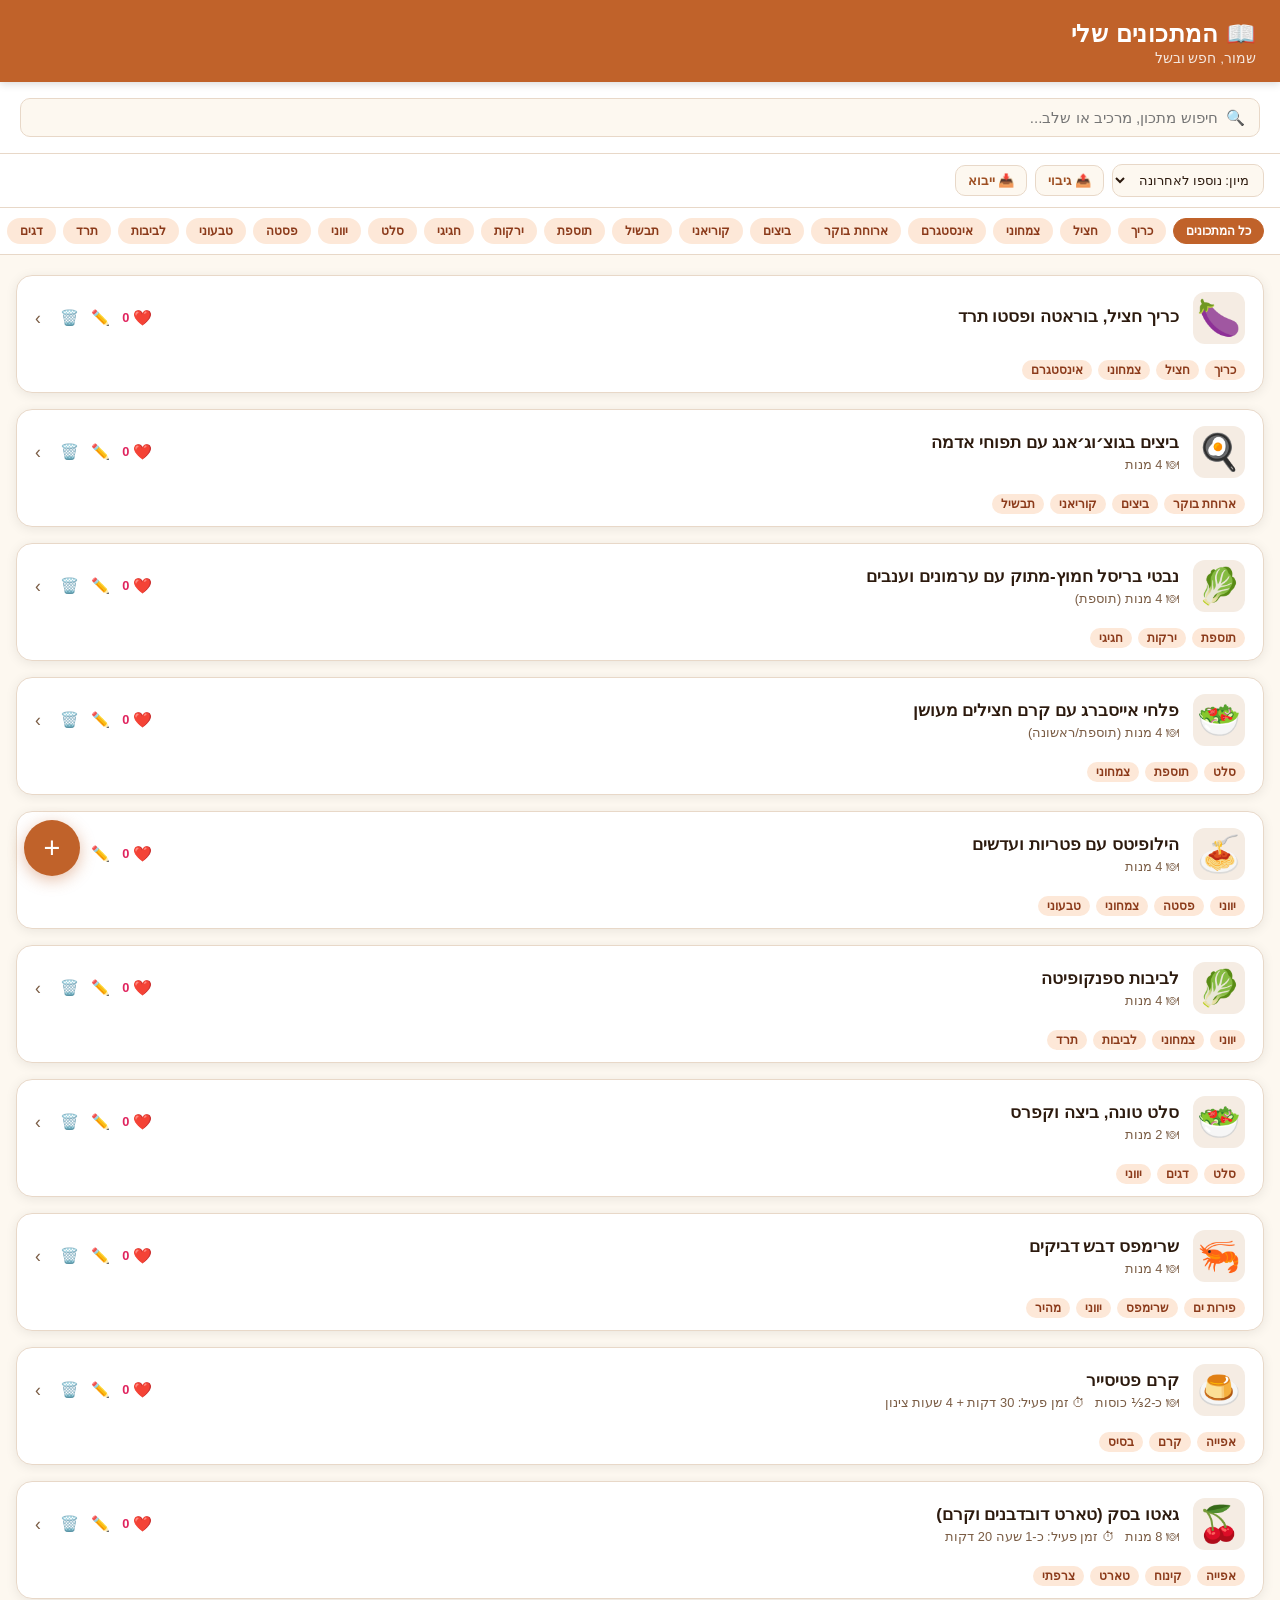
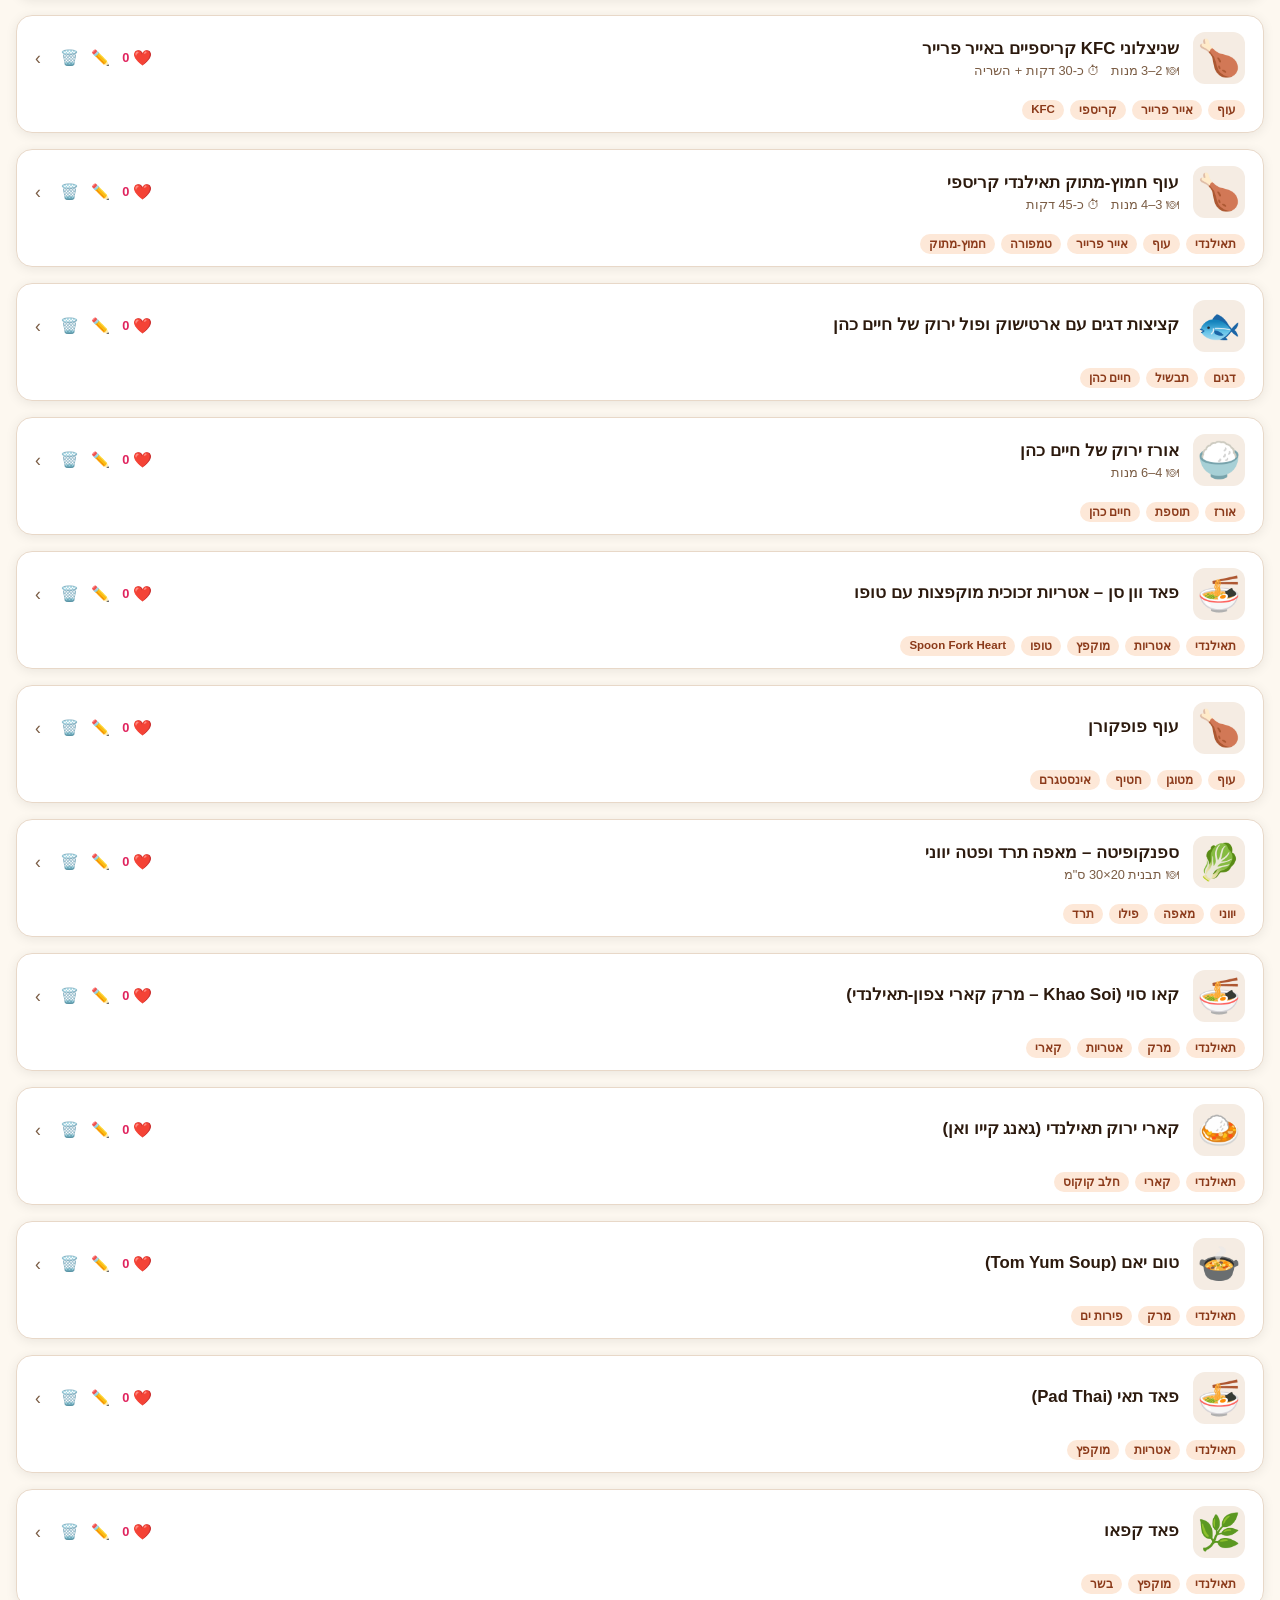
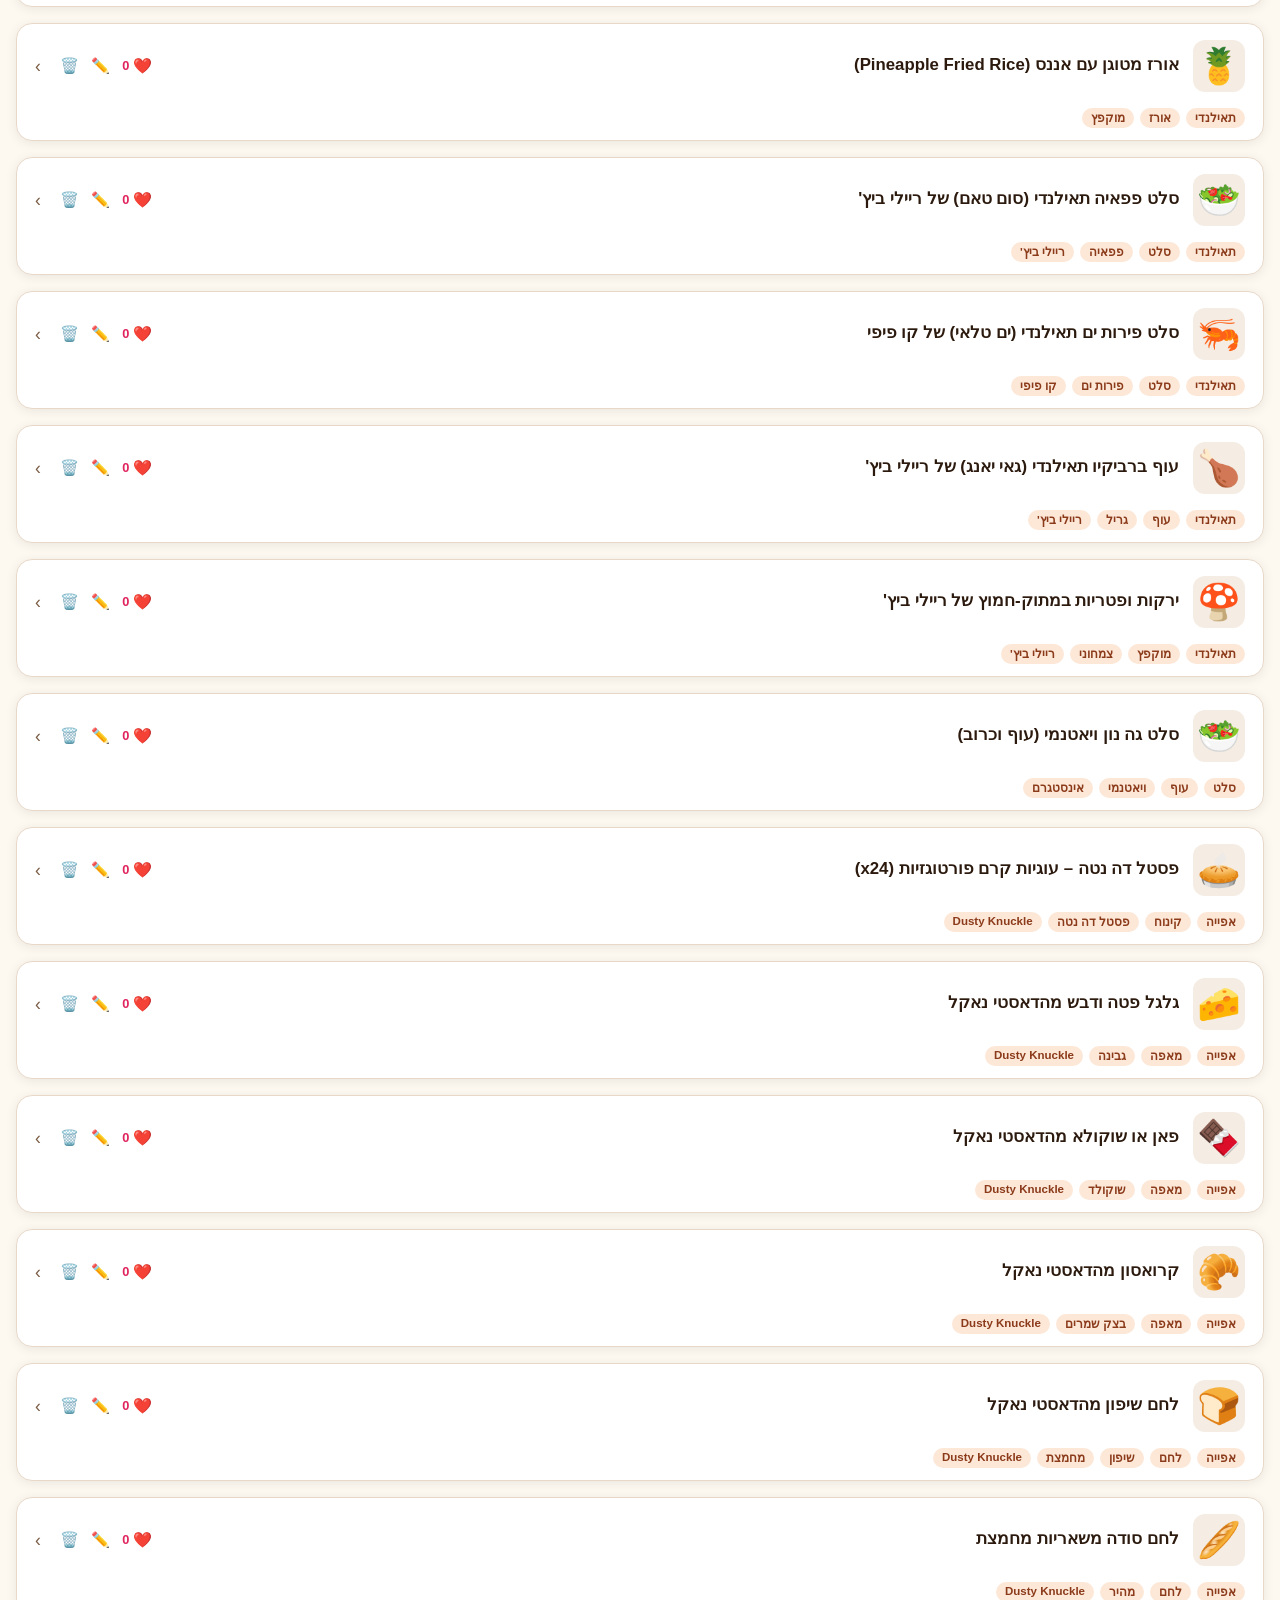
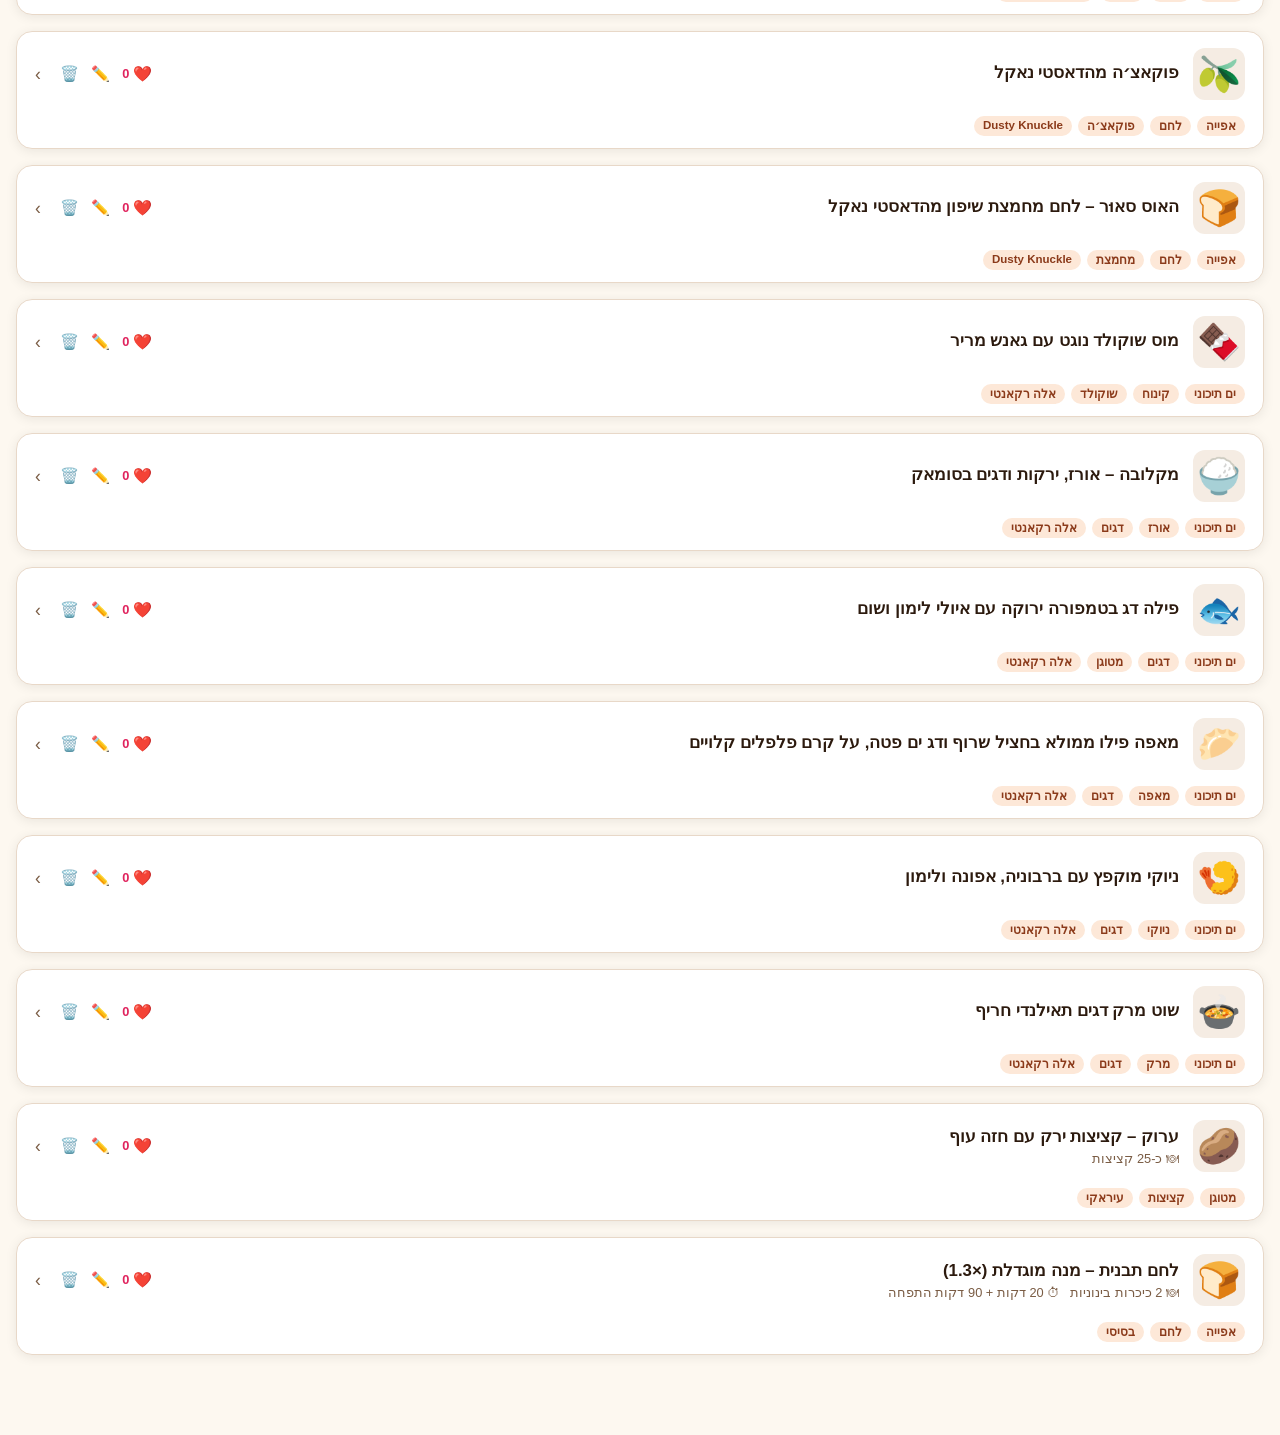
==== commit 837686df: "Add eggplant, burrata & spinach pesto sandwich recipe Adds כריך חציל, בוראטה ופסטו תרד (talibublil) " ====
--- a/recipe-app/index.html
+++ b/recipe-app/index.html
@@ -2008,6 +2008,48 @@
   ],
 };
 
+const EGGPLANT_BURRATA_SANDWICH = {
+  id: 'eggplant_burrata_sandwich',
+  emoji: '🍆',
+  title: 'כריך חציל, בוראטה ופסטו תרד',
+  tags: ['כריך', 'חציל', 'צמחוני', 'אינסטגרם'],
+  ingredients: [
+    { name: 'באגט / צ׳יאבטה / לחמנייה כפרית גדולה', amount: '1 (לפי מה שאוהבים)' },
+    { name: 'בצל קצוץ (לרוטב עגבניות)', amount: '1' },
+    { name: 'שיני שום כתושות (לרוטב עגבניות)', amount: '4' },
+    { name: 'תבלין פסטה – מיקס עשבי תיבול איטלקי (לרוטב)', amount: '1 כף' },
+    { name: 'שבבי צ׳ילי (לרוטב)', amount: '½ כפית' },
+    { name: 'סילאן (לרוטב)', amount: '1 כפית' },
+    { name: 'פלפל ומלח (לרוטב)', amount: 'לפי הטעם' },
+    { name: 'עגבניות שרי חצויות (לרוטב)', amount: '5–6' },
+    { name: 'רסק עגבניות (לרוטב)', amount: '2 כפות' },
+    { name: 'פירה (פסאטה) עגבניות (לרוטב)', amount: '1 כוס' },
+    { name: 'מים (לרוטב)', amount: '½ כוס' },
+    { name: 'תרד (לפסטו)', amount: '2 כוסות' },
+    { name: 'שיני שום (לפסטו)', amount: '2' },
+    { name: 'צנוברים קלויים (לפסטו)', amount: '¼ כוס' },
+    { name: 'שמן זית (לפסטו)', amount: '⅓ כוס' },
+    { name: 'דבש (לפסטו)', amount: '1 כפית' },
+    { name: 'מיץ לימון (לפסטו)', amount: '1 כפית' },
+    { name: 'פלפל ומלח (לפסטו)', amount: 'לפי הטעם' },
+    { name: 'חציל קשיח', amount: '1' },
+    { name: 'קמח (לציפוי החציל)', amount: 'לפי הצורך' },
+    { name: 'ביצה + מעט מים (לציפוי החציל)', amount: 'לפי הצורך' },
+    { name: 'פירורי לחם + כפית תבלין איטלקי (לציפוי החציל)', amount: 'לפי הצורך' },
+    { name: 'שמן לטיגון', amount: 'לפי הצורך' },
+    { name: 'ארוגלה (להרכבה)', amount: 'חופן' },
+    { name: 'בוראטה (להרכבה)', amount: 'עיגול (1)' },
+  ],
+  steps: [
+    'רוטב עגבניות: מטגנים בצל (1) בשמן זית להזהבה עדינה. מנמיכים את האש, מוסיפים שום כתוש (4 שיניים) ועגבניות שרי (5–6) ומערבבים. אחרי כמה שניות מוסיפים רסק (2 כפות), פירה עגבניות (1 כוס) ומים (½ כוס), ומתבלים בתבלין פסטה (1 כף), שבבי צ׳ילי (½ כפית), סילאן (1 כפית), מלח ופלפל. מערבבים, מכסים ומבשלים על אש נמוכה 10 דקות. (אפשר גם להשתמש ברוטב פסטה מוכן שאוהבים.)',
+    'פסטו תרד: טוחנים יחד תרד (2 כוסות), שום (2 שיניים), צנוברים קלויים (¼ כוס), שמן זית (⅓ כוס), דבש (1 כפית), מיץ לימון (1 כפית), מלח ופלפל עד מרקם אחיד.',
+    'חציל: מקלפים חציל קשיח (1) ופורסים לפרוסות בעובי 1 ס"מ (לאורך או עיגולים). מניחים על נייר סופג, מפזרים מעט מלח, וכשנוצרות בועות מים הופכים וחוזרים על הצד השני; מנגבים את הבועות בנייר סופג.',
+    'מכינים 3 קערות: קמח; ביצה עם מעט מים; ופירורי לחם (עם כפית תבלין איטלקי). טובלים כל פרוסה בקמח, בביצה ואז בפירורים.',
+    'מחממים מחבת עם שמן (כמו לשניצל) ומטגנים את החציל על אש בינונית עד שהוא מתבשל מבפנים ולא רק משחים מבחוץ. מוציאים לרשת או לנייר סופג.',
+    'הרכבה: פורסים את הלחם, מורחים רוטב עגבניות ופסטו תרד, מניחים פרוסות חציל מטוגן, בוראטה (עיגול) וחופן ארוגלה. סוגרים ומגישים.',
+  ],
+};
+
 const SEED_RECIPES = [
   BREAD_RECIPE, AREEK_RECIPE,
   THAI_FISH_SOUP, GNOCCHI_MULLET, PHYLLO_FISH,
@@ -2022,7 +2064,7 @@
   GATEAU_BASQUE, PASTRY_CREAM,
   STICKY_HONEY_PRAWNS, TUNA_EGG_CAPER_SALAD, SPANAKOPITA_FRITTERS,
   MUSHROOM_LENTIL_HILOPITES, ICEBERG_AUBERGINE_CREAM, SWEET_SOUR_SPROUTS,
-  POTATO_GOCHUJANG_EGGS,
+  POTATO_GOCHUJANG_EGGS, EGGPLANT_BURRATA_SANDWICH,
 ];
 
 const DELETED_KEY = 'my_recipes_deleted_v1';
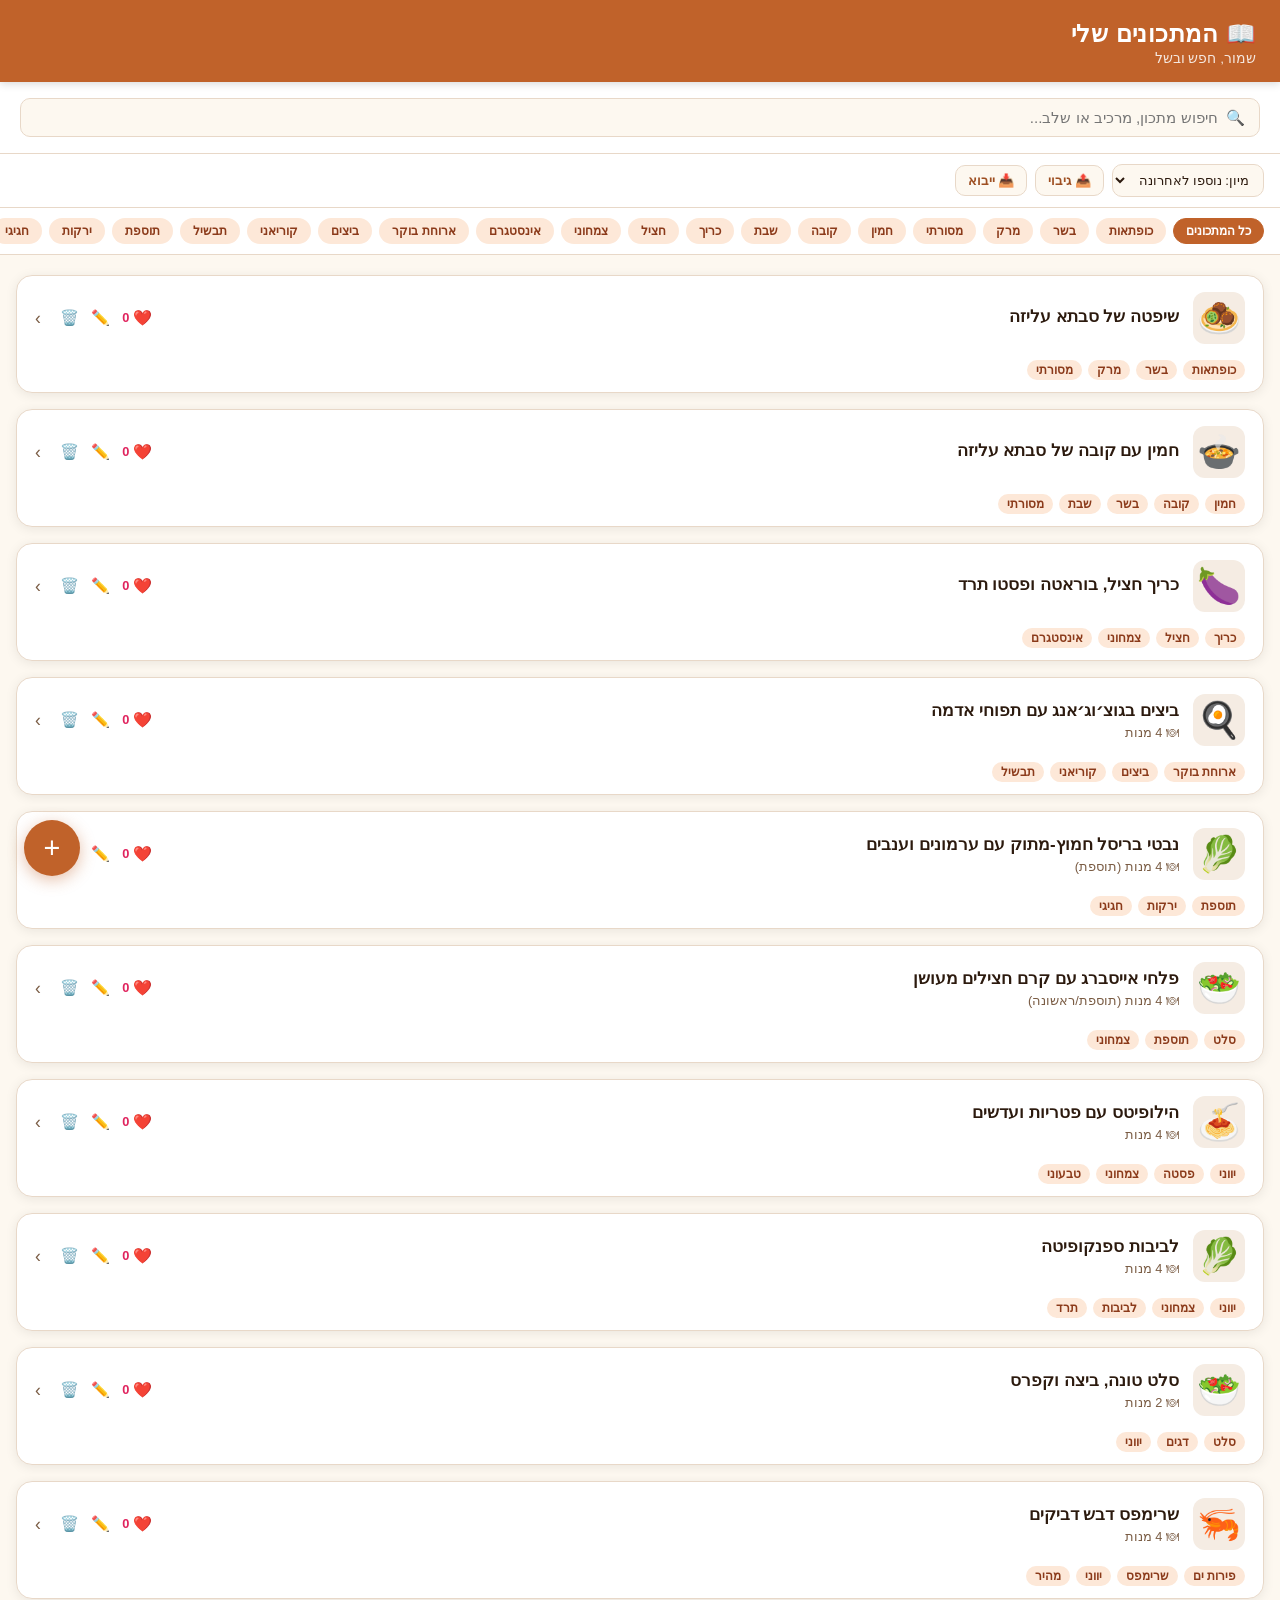
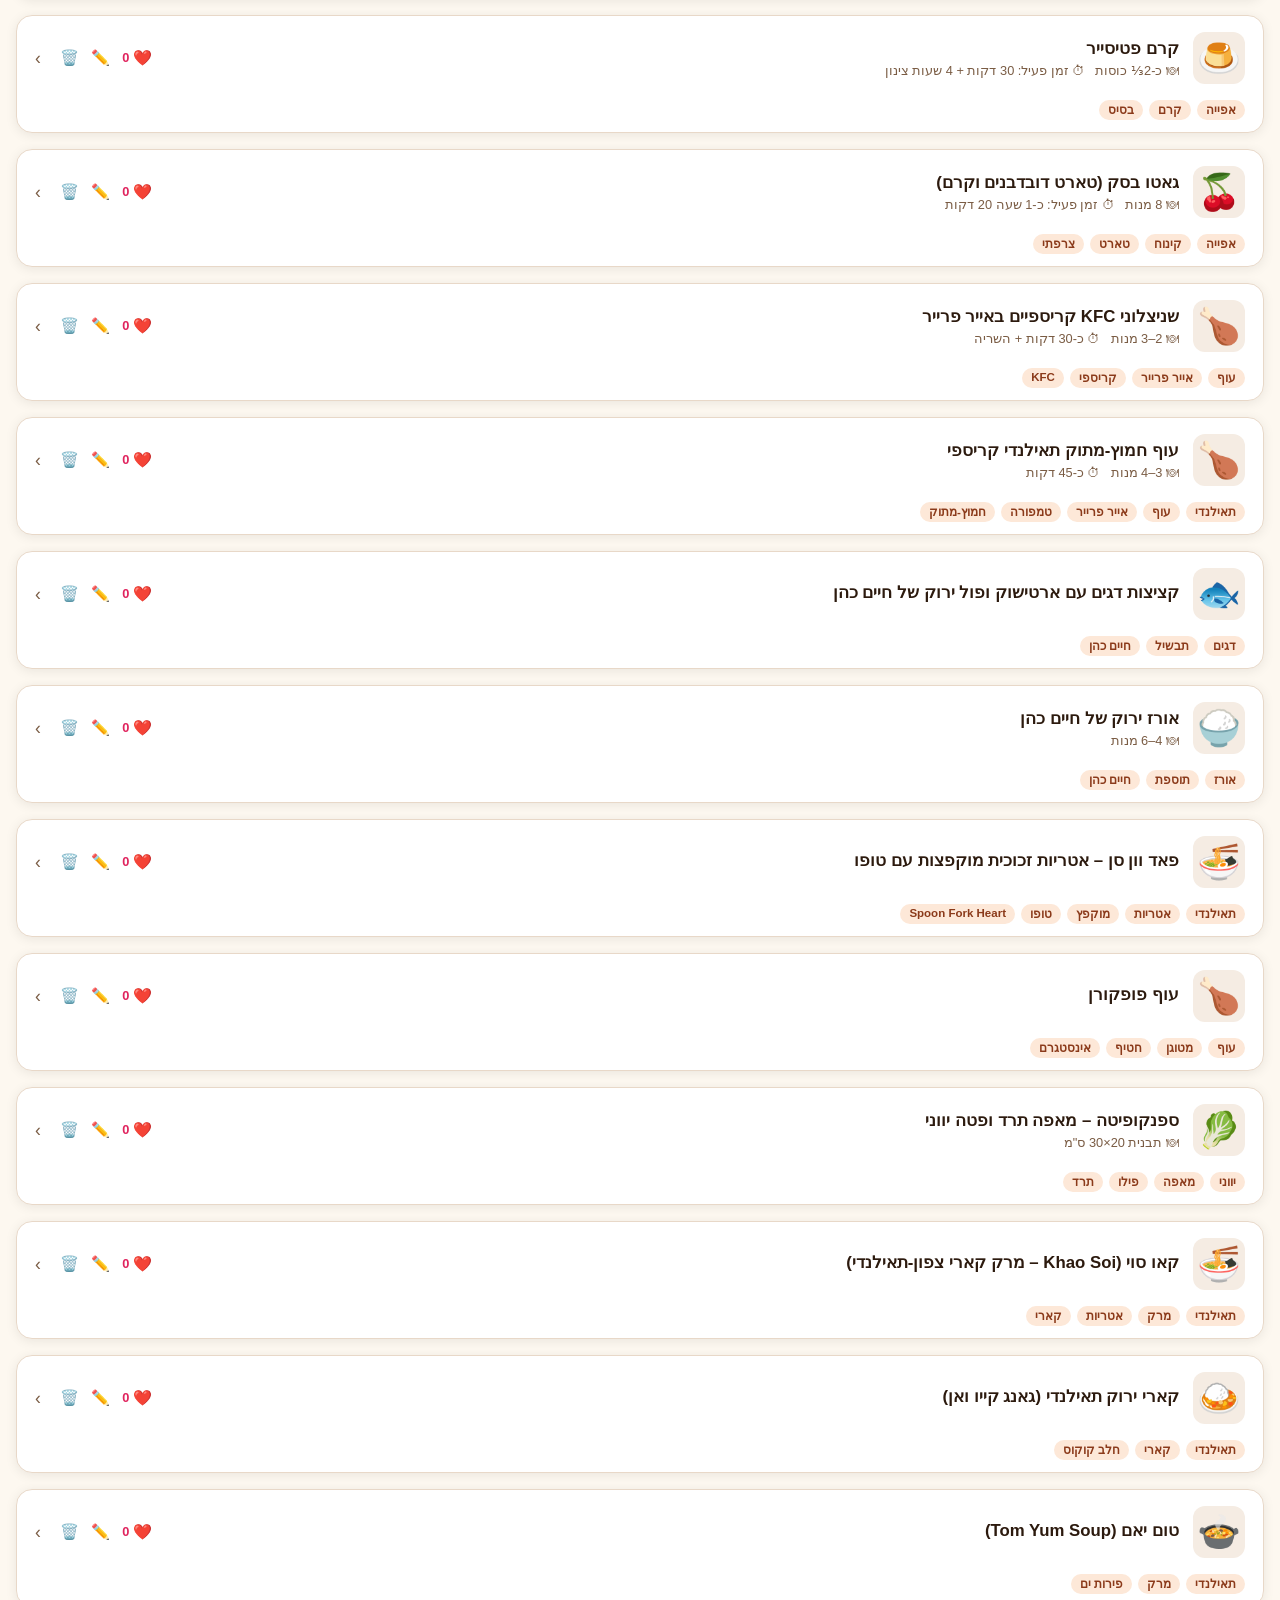
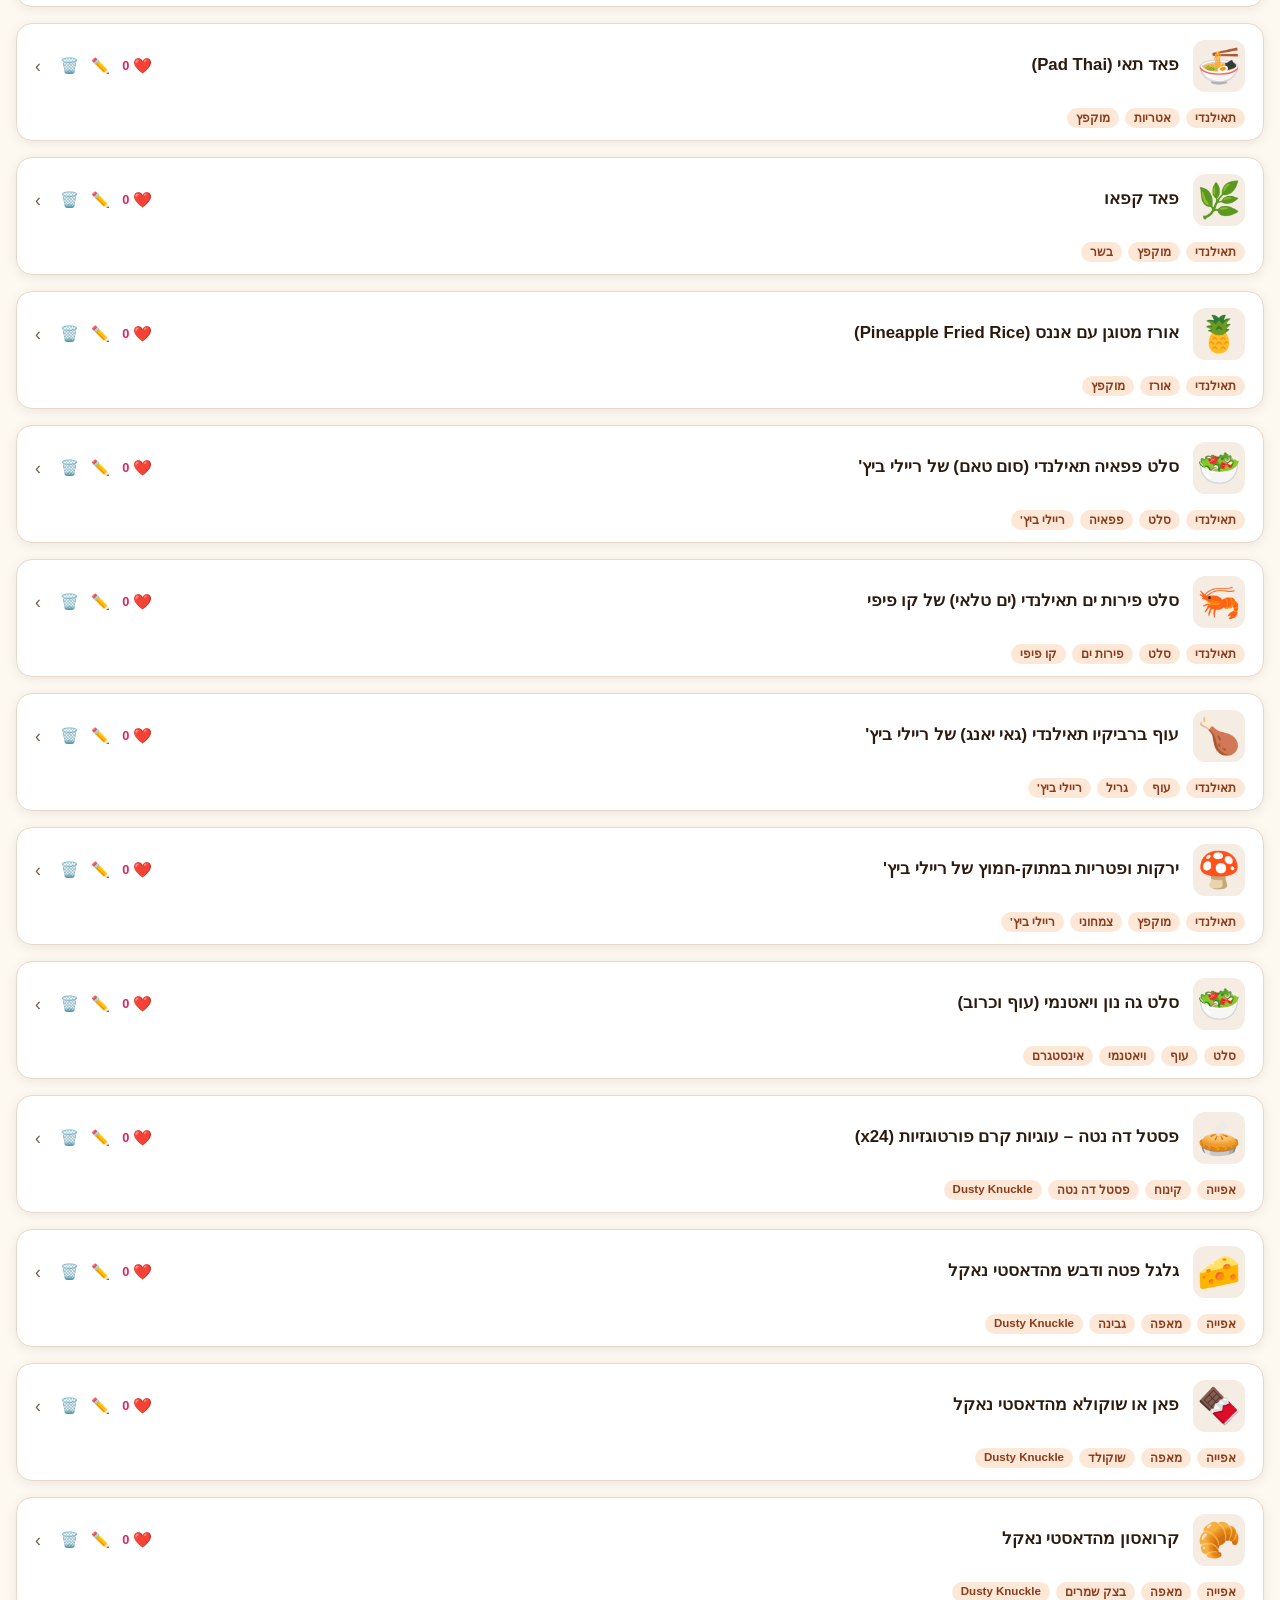
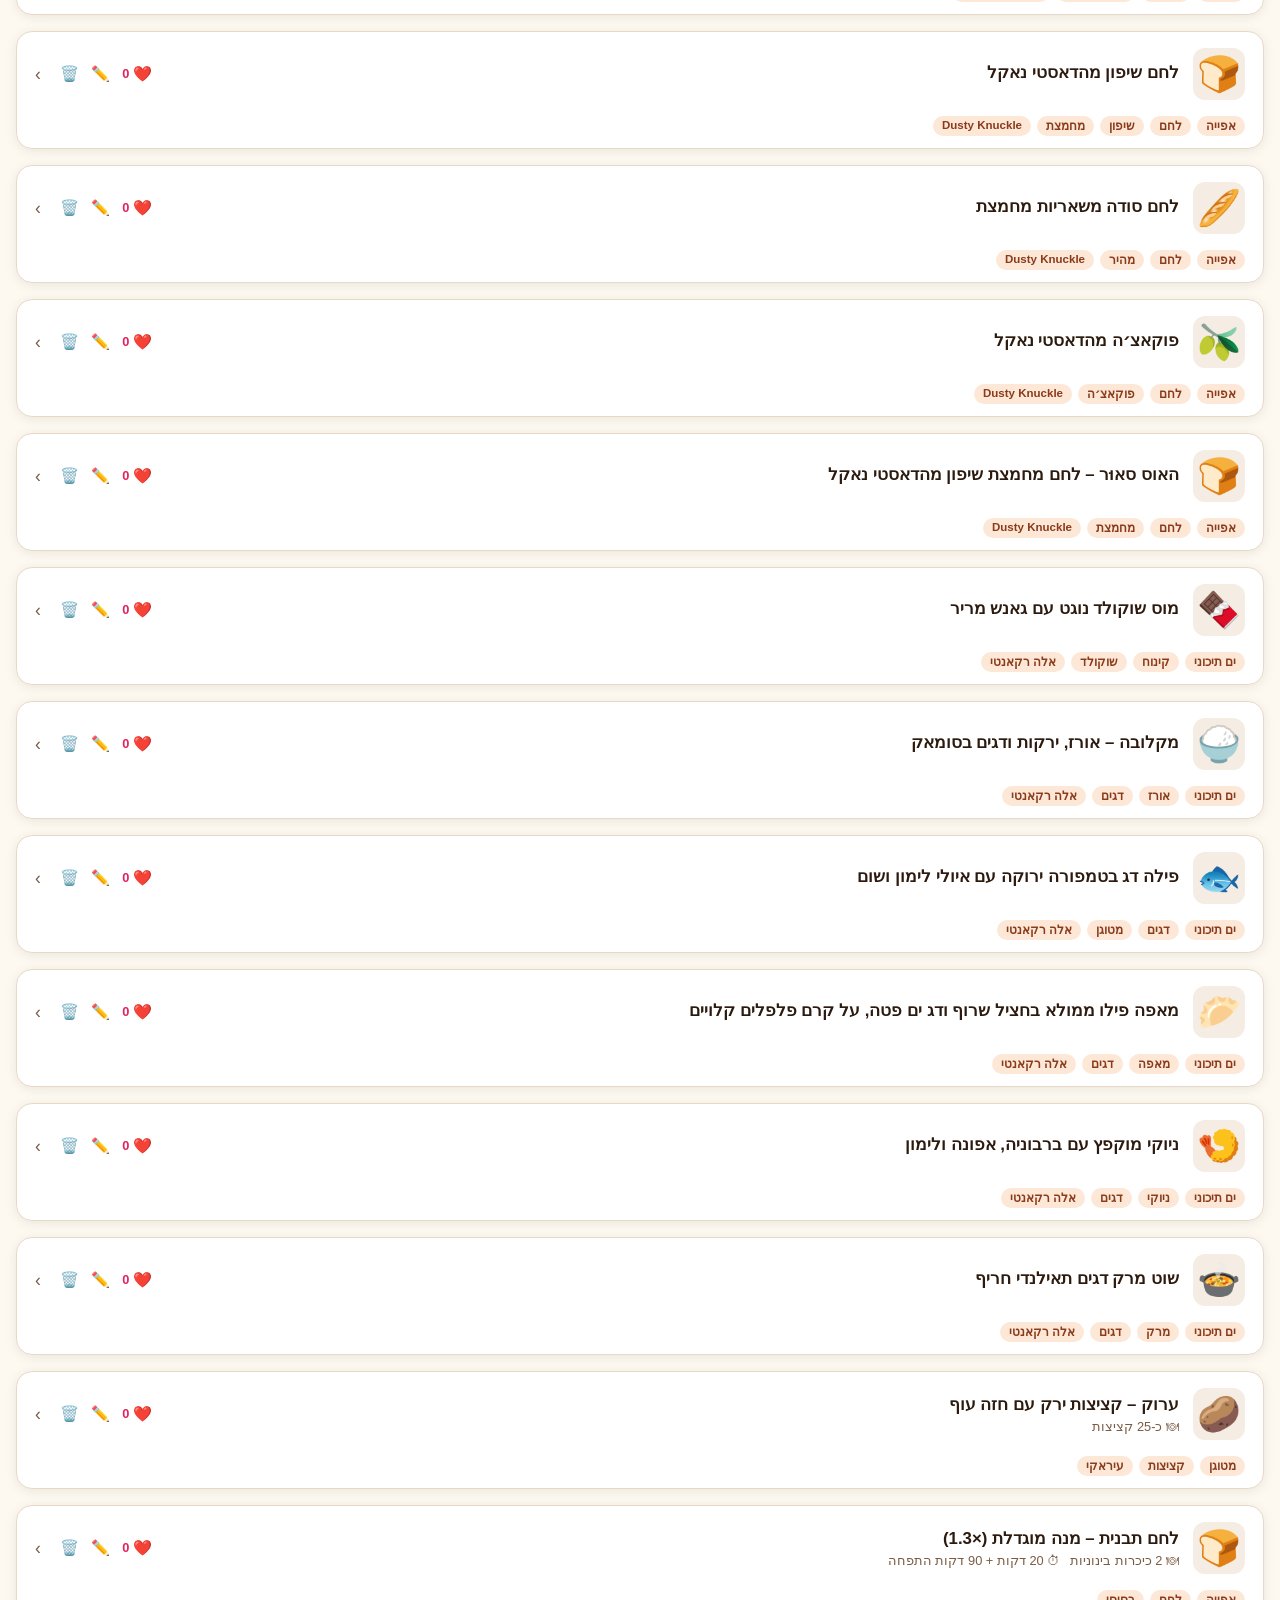
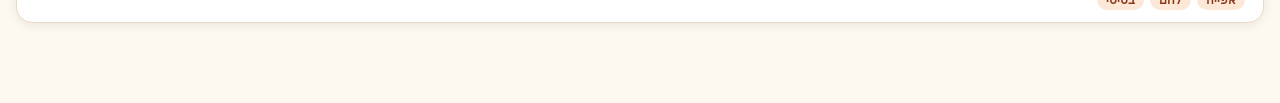
==== commit 5bcb3298: "Add Grandma Aliza's hamin-with-kubbeh and shifta recipes Adds חמין עם קובה של סבתא עליזה (overnight " ====
--- a/recipe-app/index.html
+++ b/recipe-app/index.html
@@ -2050,6 +2050,62 @@
   ],
 };
 
+const HAMIN_KUBBEH_ALIZA = {
+  id: 'hamin_kubbeh_aliza',
+  emoji: '🍲',
+  title: 'חמין עם קובה של סבתא עליזה',
+  tags: ['חמין', 'קובה', 'בשר', 'שבת', 'מסורתי'],
+  temp: '125°C',
+  cookTime: 'לילה שלם',
+  ingredients: [
+    { name: 'בשר בקר טחון (לקובה)', amount: '2/3 ק"ג' },
+    { name: 'חזה עוף טחון (לקובה)', amount: '1/3 ק"ג' },
+    { name: 'אורז עגול (לקובה)', amount: '1 ק"ג' },
+    { name: 'שמן (לקובה)', amount: '1.2 כוסות' },
+    { name: 'כורכום (לקובה)', amount: '1 כפית' },
+    { name: 'מלח ופלפל שחור (לקובה)', amount: 'לפי הטעם' },
+    { name: 'קוביות שומן עוף/בקר או מרגרינה (לקובה)', amount: 'לפי הצורך' },
+    { name: 'חומוס מקולף, מושרה במים לילה (למרק)', amount: '1/2 ק"ג' },
+    { name: 'עצמות בקר עם מח (למרק)', amount: 'לפי הצורך' },
+    { name: 'בשר בקר למרק', amount: 'לפי הצורך' },
+    { name: 'כורכום, מלח ופלפל שחור (למרק)', amount: 'לפי הטעם' },
+    { name: 'עוף שלם עם העור (לעוף הממולא)', amount: '1' },
+    { name: 'אורז (לעוף הממולא)', amount: 'כ-1 כוס' },
+    { name: 'שמן (לעוף הממולא)', amount: '2 כפות' },
+    { name: 'כורכום (לעוף הממולא)', amount: '1 כפית' },
+    { name: 'מלח ופלפל שחור (לעוף הממולא)', amount: 'לפי הטעם' },
+  ],
+  steps: [
+    'הכנת הקובה: טוחנים היטב את תערובת הבשרים (2/3 ק"ג בקר + 1/3 ק"ג עוף) במעבד מזון למשחה דביקה. מוסיפים את האורז השטוף (1 ק"ג) ומתבלים בכורכום (1 כפית), מלח ופלפל. יוצרים כדורים בגודל כדור טניס בידיים משומנות בשמן ומחדירים למרכז כל כדור קוביית שומן.',
+    'עוף ממולא: ממלאים את העוף (1) באורז המתובל (כ-1 כוס אורז עם 2 כפות שמן, 1 כפית כורכום, מלח ופלפל) ותופרים בחוט ומחט.',
+    'מרק: מרתיחים בסיר גדול את החומוס המקולף (1/2 ק"ג), עצמות הבקר עם המח והבשר. מסירים את הקצף שנוצר ומבשלים ברתיחה מתמדת עד שהחומוס מתחיל להתבשל, ומתבלים בכורכום, מלח ופלפל.',
+    'מוסיפים לסיר את כדורי הקובה ואת העוף הממולא ומביאים שוב לרתיחה.',
+    'מעבירים לתנור ומבשלים במשך הלילה בחום 125°C עם מכסה פתוח מעט. בודקים מדי פעם שיש מספיק נוזלים ומוסיפים מים רותחים לפי הצורך.',
+  ],
+  tip: 'חמין לשבת שמתבשל לאט כל הלילה. אפשר להכין את כדורי הקובה ואת העוף הממולא מראש.',
+};
+
+const SHIFTA_ALIZA = {
+  id: 'shifta_aliza',
+  emoji: '🧆',
+  title: 'שיפטה של סבתא עליזה',
+  tags: ['כופתאות', 'בשר', 'מרק', 'מסורתי'],
+  ingredients: [
+    { name: 'ג׳ריש דק, שטוף ומסונן', amount: '1/2 ק"ג' },
+    { name: 'בשר בקר טחון', amount: '300 גרם' },
+    { name: 'בצלים', amount: '2' },
+    { name: 'פלפל חריף', amount: '1' },
+    { name: 'מלח', amount: 'לפי הטעם' },
+    { name: 'קמח', amount: 'לפי הצורך' },
+  ],
+  steps: [
+    'שמים את כל המרכיבים יחד במעבד מזון וטוחנים היטב דק-דק (מצב של כמעט משחה).',
+    'מוסיפים קמח לתערובת כדי לקבל מרקם שמאפשר ליצור כופתאות.',
+    'יוצרים כופתאות ומבשלים במרק עד שהן מוכנות וצפות.',
+  ],
+  tip: 'שימו לב: סוף ההוראות נחתך בצילום (זמן הבישול וסוג המרק המדויק) — שלחו צילום מלא ואעדכן את המתכון.',
+};
+
 const SEED_RECIPES = [
   BREAD_RECIPE, AREEK_RECIPE,
   THAI_FISH_SOUP, GNOCCHI_MULLET, PHYLLO_FISH,
@@ -2065,6 +2121,7 @@
   STICKY_HONEY_PRAWNS, TUNA_EGG_CAPER_SALAD, SPANAKOPITA_FRITTERS,
   MUSHROOM_LENTIL_HILOPITES, ICEBERG_AUBERGINE_CREAM, SWEET_SOUR_SPROUTS,
   POTATO_GOCHUJANG_EGGS, EGGPLANT_BURRATA_SANDWICH,
+  HAMIN_KUBBEH_ALIZA, SHIFTA_ALIZA,
 ];
 
 const DELETED_KEY = 'my_recipes_deleted_v1';
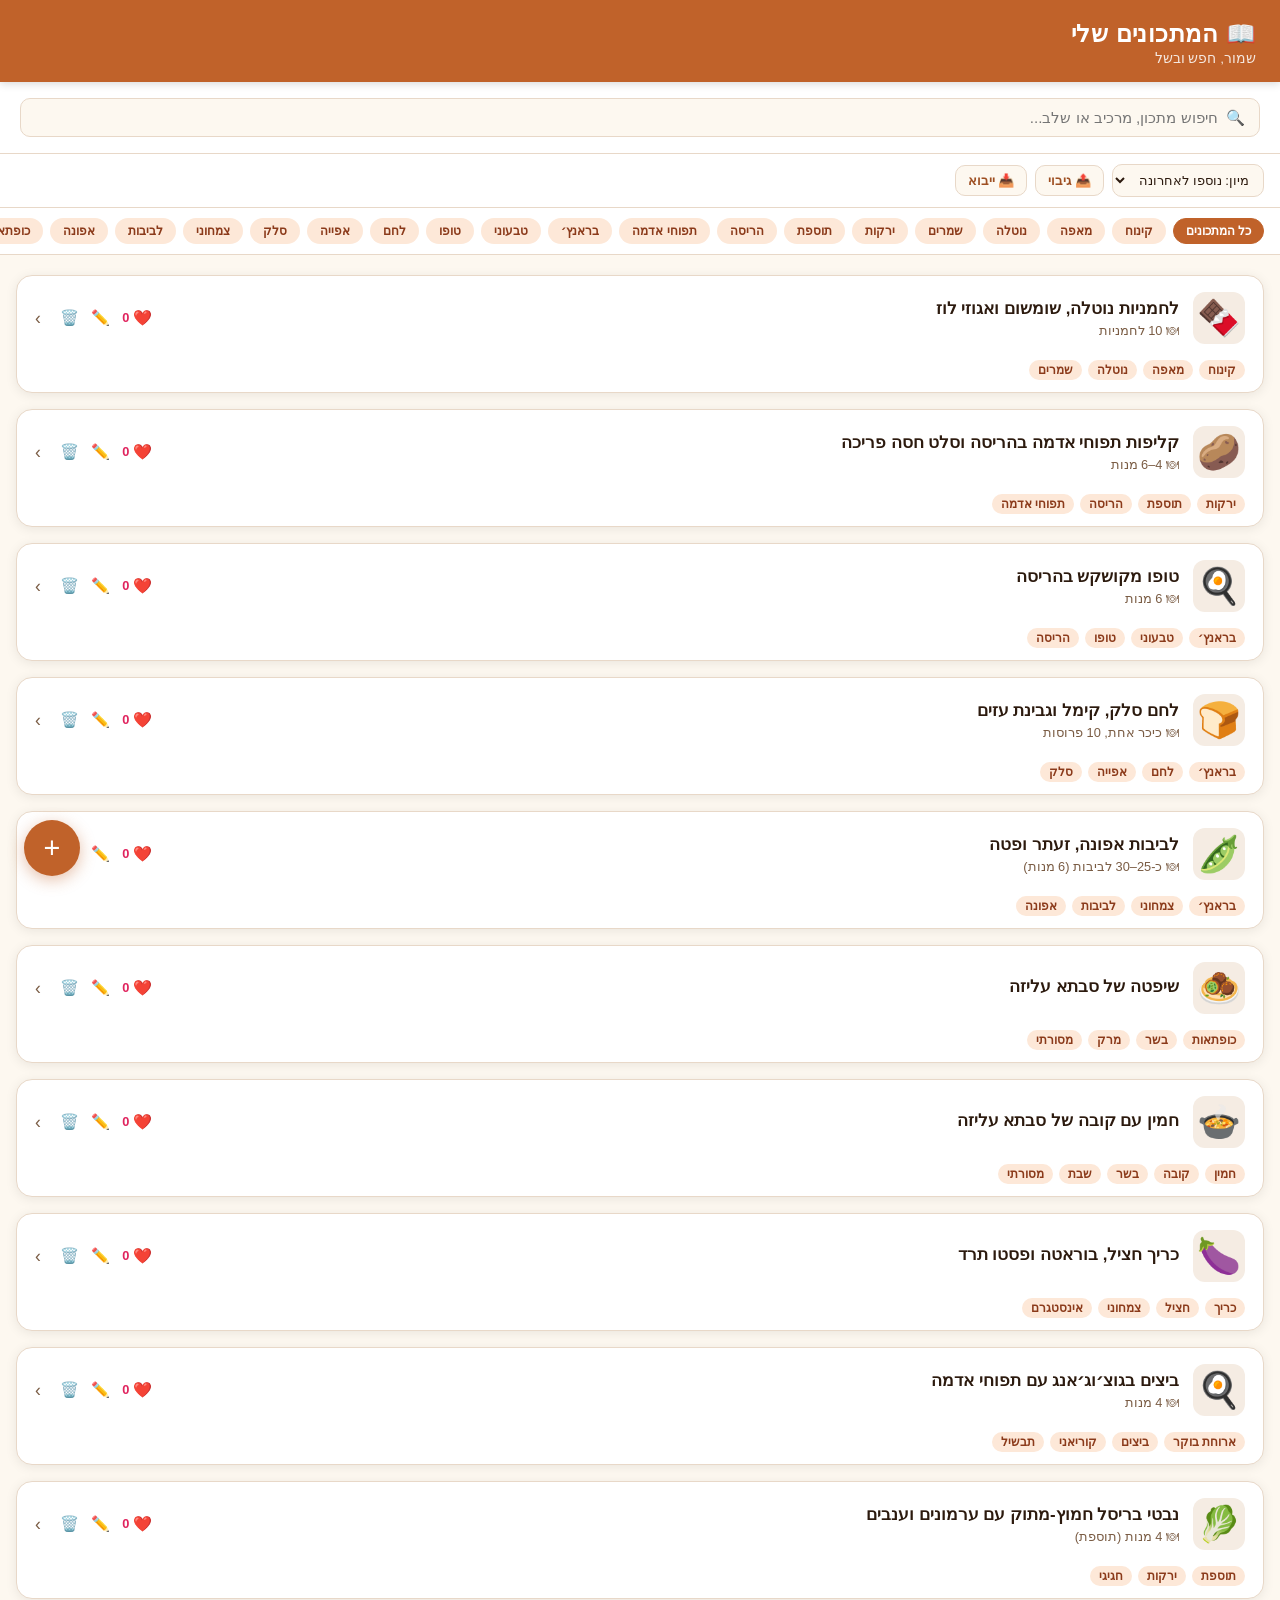
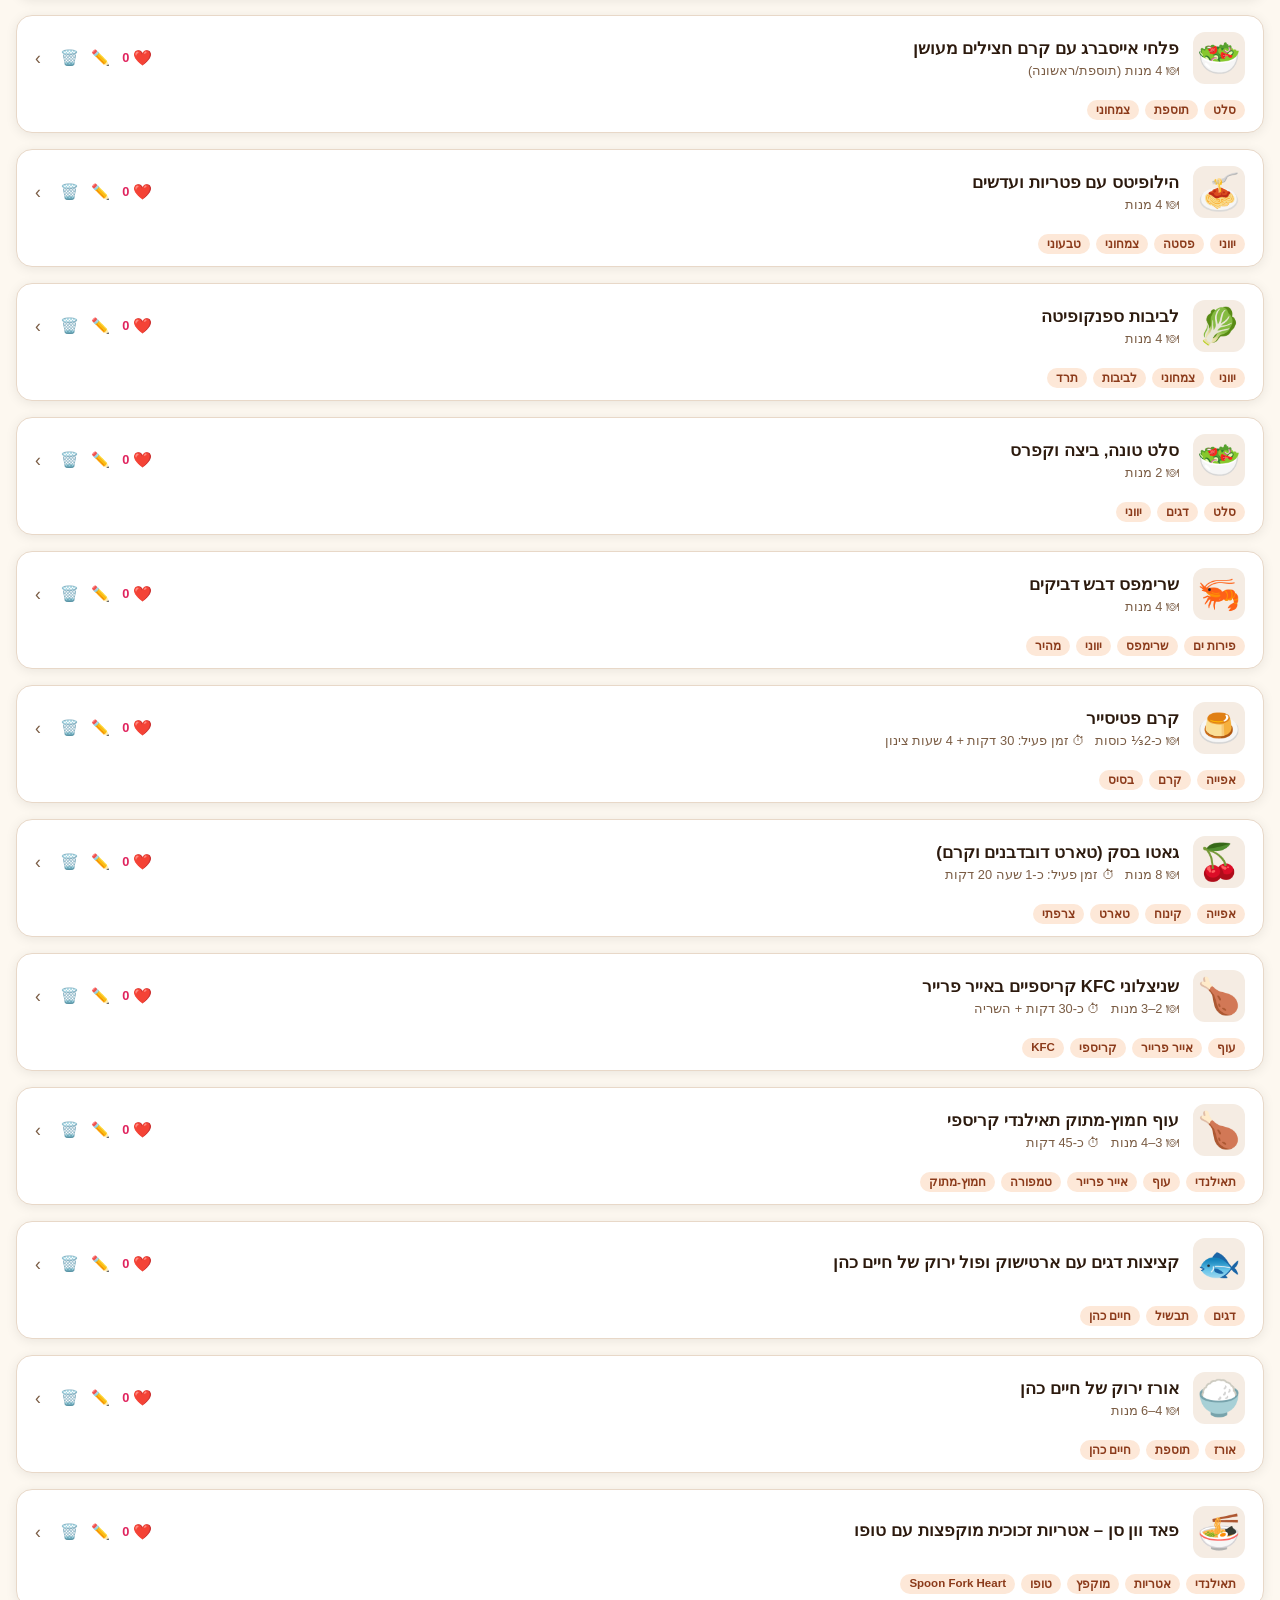
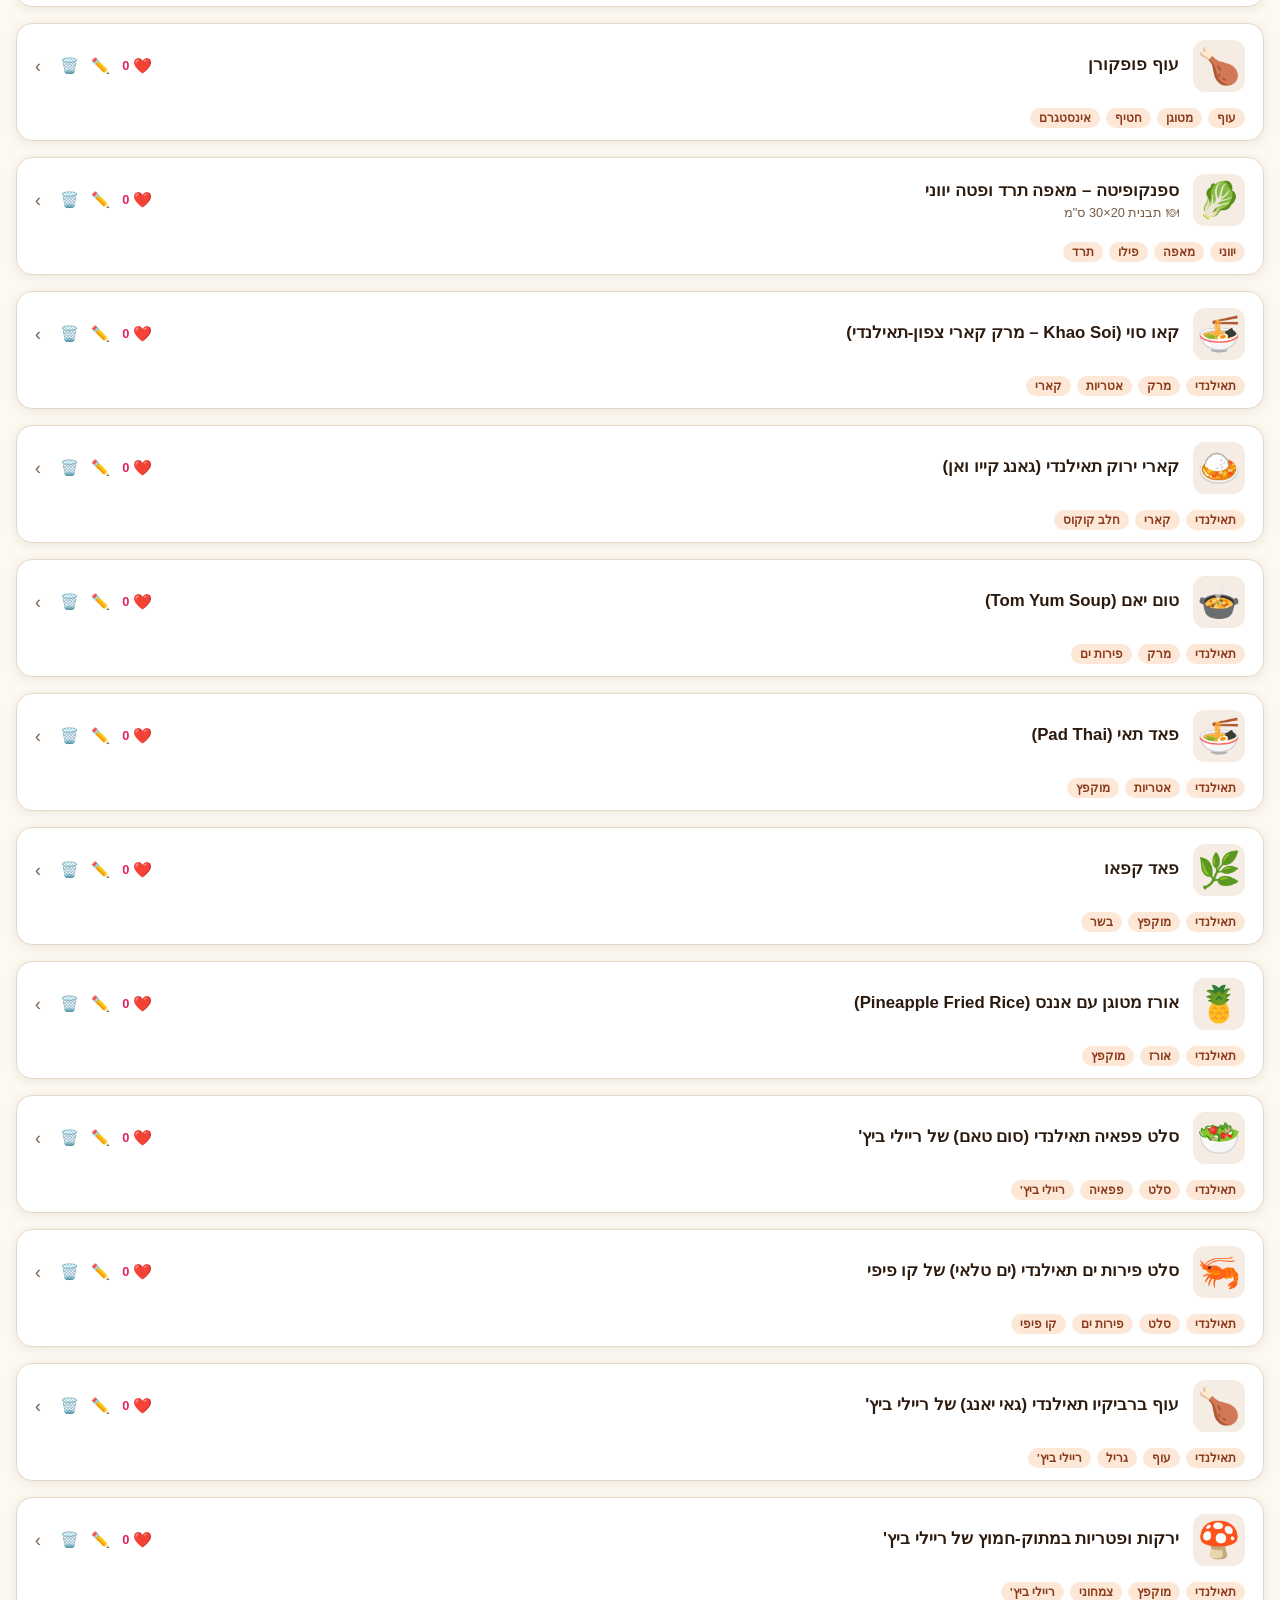
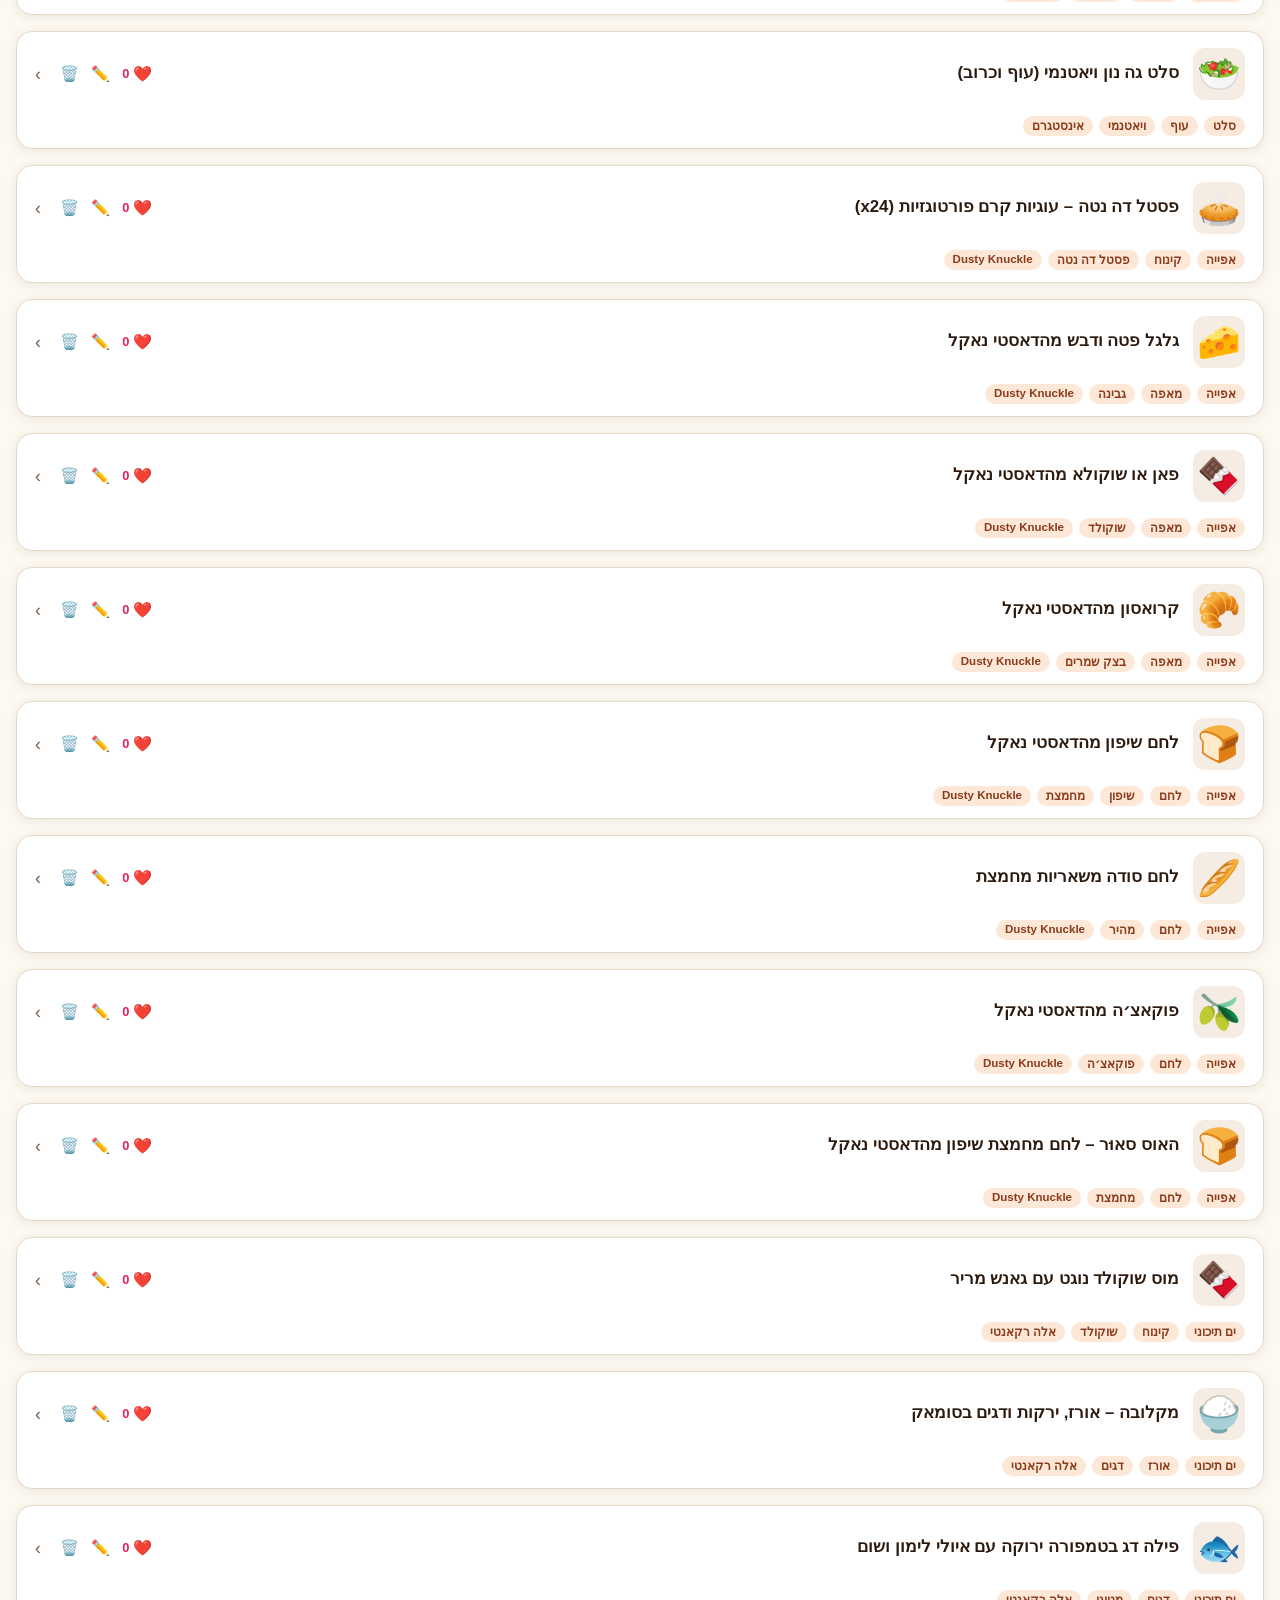
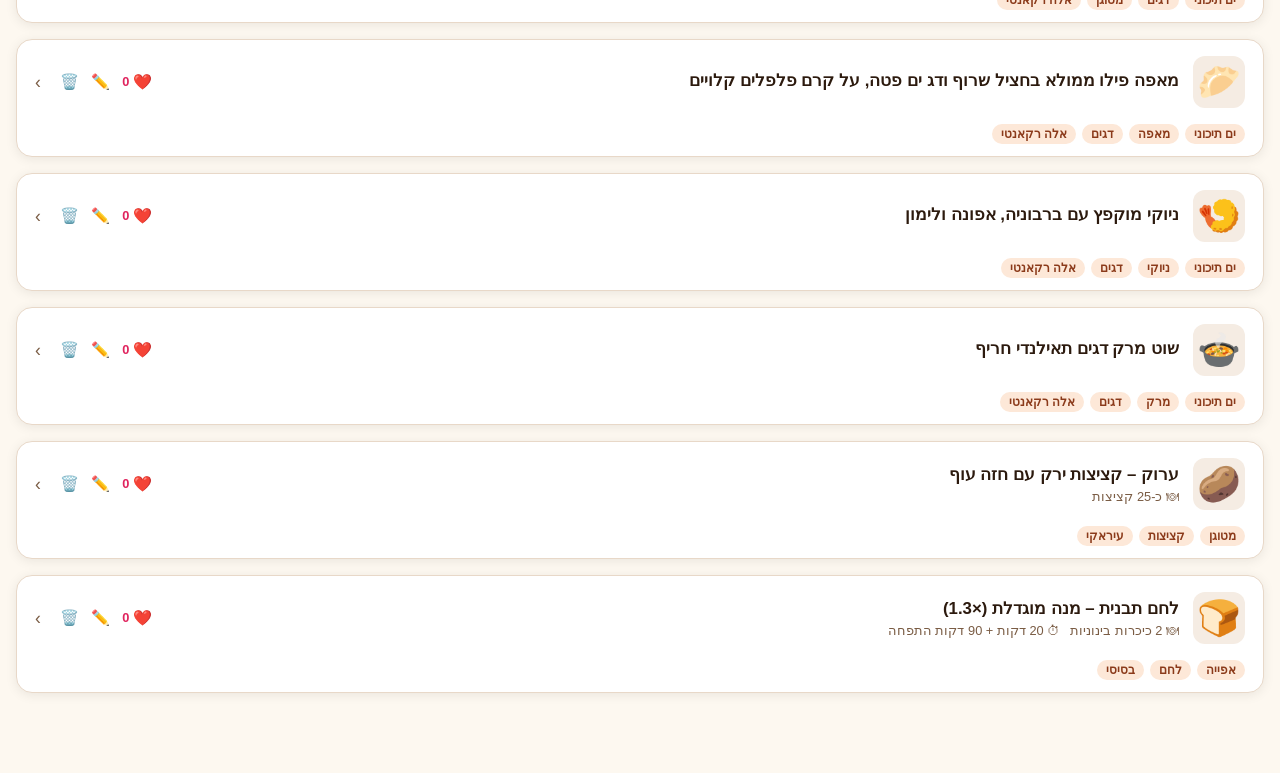
==== commit 1b79504e: "Add 5 brunch/veg cookbook recipes Adds pea-za'atar-feta fritters, beetroot-caraway-goat's cheese bre" ====
--- a/recipe-app/index.html
+++ b/recipe-app/index.html
@@ -2106,6 +2106,153 @@
   tip: 'שימו לב: סוף ההוראות נחתך בצילום (זמן הבישול וסוג המרק המדויק) — שלחו צילום מלא ואעדכן את המתכון.',
 };
 
+const PEA_ZAATAR_FETA_FRITTERS = {
+  id: 'pea_zaatar_feta_fritters',
+  emoji: '🫛',
+  title: 'לביבות אפונה, זעתר ופטה',
+  tags: ['בראנץ׳', 'צמחוני', 'לביבות', 'אפונה'],
+  yields: 'כ-25–30 לביבות (6 מנות)',
+  ingredients: [
+    { name: 'אפונה קפואה, מופשרת', amount: '500 גרם' },
+    { name: 'ריקוטה', amount: '120 גרם' },
+    { name: 'ביצים גדולות, טרופות', amount: '3' },
+    { name: 'גרידת לימון (והלימון לפלחים להגשה)', amount: '1 כפית (מלימון 1)' },
+    { name: 'זעתר', amount: '3 כפות' },
+    { name: 'קמח', amount: '100 גרם' },
+    { name: 'אבקת אפייה', amount: '1½ כפית' },
+    { name: 'עלי נענע, קצוצים דק', amount: '20 גרם' },
+    { name: 'גבינת פטה, מפוררת לחתיכות 2 ס"מ', amount: '200 גרם' },
+    { name: 'שמן חמניות לטיגון', amount: 'כ-800 מ"ל' },
+    { name: 'מלח ופלפל שחור', amount: 'לפי הטעם' },
+  ],
+  steps: [
+    'שמים את האפונה (500 גרם) במעבד מזון ופועמים כמה פעמים לכתישה גסה. מעבירים לקערה גדולה ומוסיפים ריקוטה (120 גרם), ביצים (3), גרידת לימון (1 כפית), ¾ כפית מלח ופלפל. מערבבים, ואז מוסיפים זעתר (3 כפות), קמח (100 גרם) ואבקת אפייה (1½ כפית) ומערבבים עד איחוד. מקפלים בעדינות פנימה את הנענע (20 גרם) והפטה (200 גרם) מבלי לרסק את חתיכות הפטה.',
+    'מחממים שמן (כ-800 מ"ל) בסיר בינוני על אש בינונית-גבוהה. בעזרת 2 כפות קינוח יוצרים כדורים בגודל ~4 ס"מ ומשחררים בזהירות לשמן (כ-6–7 בכל פעם). מטגנים 3–4 דקות תוך היפוך פעם אחת עד זהוב ומבושל בפנים (אם משחים מהר מדי – מנמיכים את האש). מוציאים בכף מחוררת לצלחת מרופדת בנייר סופג. מגישים חם עם פלח לימון.',
+  ],
+  tip: 'לרוטב שמנת חמוצה (אופציונלי): מערבבים 300 גרם שמנת חמוצה עם 10 גרם עלי נענע קצוצים, 2 כפיות נענע יבשה, ½ כפית גרידת לימון ו-¼ כפית מלח.',
+};
+
+const BEETROOT_CARAWAY_GOAT_BREAD = {
+  id: 'beetroot_caraway_goat_bread',
+  emoji: '🍞',
+  title: 'לחם סלק, קימל וגבינת עזים',
+  tags: ['בראנץ׳', 'לחם', 'אפייה', 'סלק'],
+  yields: 'כיכר אחת, 10 פרוסות',
+  temp: '180°C טורבו',
+  cookTime: '80 דקות (40+40)',
+  ingredients: [
+    { name: 'שיבולת שועל', amount: '50 גרם' },
+    { name: 'עלי טימין, קצוצים דק', amount: '10 גרם' },
+    { name: 'גרעיני דלעת', amount: '50 גרם' },
+    { name: 'זרעי קימל', amount: '2 כפיות' },
+    { name: 'קצח (ניגלה)', amount: '2 כפיות' },
+    { name: 'קמח רגיל', amount: '100 גרם' },
+    { name: 'קמח מלא', amount: '100 גרם' },
+    { name: 'אבקת אפייה', amount: '2 כפיות' },
+    { name: 'סודה לשתייה', amount: '¼ כפית' },
+    { name: 'סלק טרי (לא מבושל), קלוף ומגורר דק', amount: '2 (200 גרם)' },
+    { name: 'ביצים גדולות', amount: '2' },
+    { name: 'שמן חמניות', amount: '80 מ"ל + 1 כף לשימון' },
+    { name: 'שמנת חמוצה', amount: '80 גרם' },
+    { name: 'דבש', amount: '1 כף' },
+    { name: 'פרמזן מגורר דק', amount: '20 גרם' },
+    { name: 'גבינת עזים רכה, לחתיכות 2 ס"מ', amount: '120 גרם' },
+    { name: 'מלח', amount: 'לפי הטעם' },
+  ],
+  steps: [
+    'מחממים תנור מראש ל-180°C טורבו. משמנים ומרפדים תבנית אינגליש קייק 20×10 ס"מ.',
+    'מערבבים בקערה קטנה שיבולת שועל (50 גרם), טימין (10 גרם), גרעיני דלעת (50 גרם), קימל (2 כפיות) וקצח (2 כפיות). בקערה נפרדת מערבבים קמח רגיל (100 גרם), קמח מלא (100 גרם), אבקת אפייה (2 כפיות), סודה (¼ כפית) ו-¾ כפית מלח. מוסיפים את הסלק המגורר (200 גרם) ואת תערובת השיבולת והזרעים (חוץ מ-1 כף), בלי לערבב.',
+    'בקערה נוספת טורפים ביצים (2), שמן (80 מ"ל), שמנת חמוצה (80 גרם), דבש (1 כף) ופרמזן (20 גרם). שופכים מעל תערובת הקמח והסלק ומערבבים בעזרת מרית. מוסיפים גבינת עזים (120 גרם) ומקפלים בעדינות מבלי לשבור את החתיכות.',
+    'שופכים לתבנית ומפזרים מעל את 1 כף השיבולת והזרעים שנותרו. אופים 40 דקות, מכסים היטב בנייר כסף ואופים עוד 40 דקות (קיסם ייצא כמעט נקי אך לא רטוב מדי). מצננים 5 דקות, הופכים לרשת וחוזרים והופכים כך שצד הזרעים למעלה. מצננים לפחות 20 דקות לפני פריסה.',
+  ],
+};
+
+const SCRAMBLED_HARISSA_TOFU = {
+  id: 'scrambled_harissa_tofu',
+  emoji: '🍳',
+  title: 'טופו מקושקש בהריסה',
+  tags: ['בראנץ׳', 'טבעוני', 'טופו', 'הריסה'],
+  yields: '6 מנות',
+  ingredients: [
+    { name: 'שמן זית', amount: '2 כפות' },
+    { name: 'בצלים, פרוסים דק', amount: '2 (300 גרם)' },
+    { name: 'הריסת ורדים', amount: '1½ כף (22 גרם)' },
+    { name: 'טופו משי, מסונן', amount: '700 גרם' },
+    { name: 'פרוסות לחם מחמצת, קלויות', amount: '6' },
+    { name: 'מלח', amount: 'לפי הטעם' },
+    { name: 'מלפפון, חצוי, מנוקה ופרוס דק באלכסון (לסלט)', amount: '½' },
+    { name: 'פלפלים ירוקים חריפים, מנוקים ופרוסים דק (לסלט)', amount: '2' },
+    { name: 'אבוקדו בשל, פרוס דק (לסלט)', amount: '3 (400 גרם)' },
+    { name: 'עלי כוסברה (לסלט)', amount: '20 גרם' },
+    { name: 'שמן זית (לסלט)', amount: '1 כף' },
+    { name: 'מיץ ליים (לסלט)', amount: '2 כפות' },
+    { name: 'קצח (לסלט)', amount: '1 כפית' },
+  ],
+  steps: [
+    'מחממים מחבת גדולה על אש בינונית-גבוהה עם שמן זית (2 כפות). מוסיפים את הבצלים (2, 300 גרם) ומטגנים 9–10 דקות תוך ערבוב תכוף עד שהם מקורמלים ורכים.',
+    'בזמן שהבצל מטגן, מערבבים את כל מרכיבי הסלט עם ⅓ כפית מלח ומניחים בצד.',
+    'מוסיפים לבצל את ההריסה (1½ כף) וממשיכים לערבב דקה. מוסיפים את הטופו (700 גרם) ו-¾ כפית מלח, מועכים במועך תפוחי אדמה כך שייראה כמו ביצה מקושקשת ומחממים 2 דקות. מגישים על המחמצת הקלויה (6 פרוסות) עם הסלט בצד.',
+  ],
+};
+
+const HARISSA_POTATO_SKINS = {
+  id: 'harissa_potato_skins',
+  emoji: '🥔',
+  title: 'קליפות תפוחי אדמה בהריסה וסלט חסה פריכה',
+  tags: ['ירקות', 'תוספת', 'הריסה', 'תפוחי אדמה'],
+  yields: '4–6 מנות',
+  temp: '220°C טורבו',
+  ingredients: [
+    { name: 'תפוחי אדמה גדולים לאפייה', amount: '1.2 ק"ג (3–4)' },
+    { name: 'הריסת ורדים', amount: '1 כף (15 גרם)' },
+    { name: 'שמן זית', amount: '2 כפות' },
+    { name: 'חסה אייסברג קטנה, לפלחים ברוחב 3 ס"מ', amount: '1 (350 גרם)' },
+    { name: 'טרגון, קצוץ גס', amount: '5 גרם' },
+    { name: 'מלח', amount: 'לפי הטעם' },
+    { name: 'קליפת לימון כבוש, פרוסה דק (לרוטב)', amount: '25 גרם (מ-2 לימונים כבושים)' },
+    { name: 'שמן זית (לרוטב)', amount: '2 כפות' },
+    { name: 'גרידת לימון (לרוטב)', amount: '½ כפית' },
+    { name: 'מיץ לימון (לרוטב)', amount: '1 כף' },
+    { name: 'זרעי כמון, קלויים וכתושים גס (לרוטב)', amount: '1 כפית' },
+  ],
+  steps: [
+    'מחממים תנור מראש ל-220°C טורבו.',
+    'מניחים את תפוחי האדמה (1.2 ק"ג) בתבנית ואופים 50–55 דקות עד שרכים לגמרי. כשמתקררים מספיק לנגיעה, חוצים ומגרדים את התוכן (לא עד הסוף – משאירים מעט בשר על הקליפה). שומרים את התוכן לשימוש אחר.',
+    'קורעים את הקליפות לחתיכות 5–6 ס"מ ומערבבים בקערה עם הריסה (1 כף), שמן זית (2 כפות) ו-¼ כפית מלח. מפזרים על רשת מעל תבנית ואופים 12 דקות (הופכים באמצע) עד זהוב-כהה ופריך. מצננים ומעבירים לקערה גדולה עם פלחי החסה (350 גרם) והטרגון (5 גרם).',
+    'טורפים את מרכיבי הרוטב – קליפת לימון כבוש (25 גרם), שמן זית (2 כפות), גרידת לימון (½ כפית), מיץ לימון (1 כף), זרעי כמון (1 כפית) ו-¼ כפית מלח – שופכים על הסלט, מערבבים היטב ומגישים.',
+  ],
+};
+
+const NUTELLA_SESAME_HAZELNUT_ROLLS = {
+  id: 'nutella_sesame_hazelnut_rolls',
+  emoji: '🍫',
+  title: 'לחמניות נוטלה, שומשום ואגוזי לוז',
+  tags: ['קינוח', 'מאפה', 'נוטלה', 'שמרים'],
+  yields: '10 לחמניות',
+  temp: '220°C טורבו',
+  cookTime: 'כ-8 דקות',
+  ingredients: [
+    { name: 'קמח לחם לבן חזק', amount: '150 גרם + מעט לקימוח' },
+    { name: 'שמרים יבשים אינסטנט', amount: '¾ כפית' },
+    { name: 'סוכר לבן דק', amount: '1½ כפית' },
+    { name: 'שמן זית', amount: '3 כפות + מעט לשימון' },
+    { name: 'מלח', amount: '½ כפית' },
+    { name: 'מים פושרים', amount: '65 מ"ל' },
+    { name: 'נוטלה, מרוככת', amount: '150 גרם' },
+    { name: 'גרידת תפוז', amount: '1 כפית (מתפוז קטן)' },
+    { name: 'אגוזי לוז חלוטים, קלויים וקצוצים גס', amount: '40 גרם' },
+    { name: 'שומשום, קלוי קלות', amount: '20 גרם' },
+    { name: 'אבקת סוכר לפיזור', amount: '2 כפיות' },
+  ],
+  steps: [
+    'שמים בקערה גדולה קמח (150 גרם), שמרים (¾ כפית), סוכר (1½ כפית), 2 כפות שמן זית ומלח (½ כפית) ומערבבים. יוצקים בעדינות מים פושרים (65 מ"ל) ומאחדים בעזרת מרית. מעבירים למשטח משומן ולשים 3 דקות עד בצק רך וגמיש (אפשר להוסיף מעט שמן אם נדבק). מעבירים לקערה משומנת, מכסים במגבת לחה ומתפיחים במקום חמים 40 דקות עד שכמעט מכפיל נפחו.',
+    'מחממים תנור מראש ל-220°C טורבו.',
+    'מערבבים בקערה קטנה את אגוזי הלוז (40 גרם) והשומשום (20 גרם), ומפרישים 1 כף הצידה.',
+    'על משטח מקומח מרדדים את הבצק למלבן 40×30 ס"מ (הצד הארוך מולכם). מורחים נוטלה (150 גרם) ומשאירים שוליים נקיים של 2 ס"מ בקצה העליון. מפזרים גרידת תפוז (1 כפית) ואת תערובת האגוזים והשומשום. מגלגלים מהצד הארוך לגליל ארוך. מברישים ב-1 כף שמן זית שנותרה ומפזרים את 1 כף האגוזים והשומשום שהפרשנו (לוחצים קלות שיידבקו). חותכים את הקצוות ומחלקים ל-10 חתיכות באורך 3 ס"מ. מניחים על תבנית מרופדת בנייר אפייה עם התפר כלפי מטה.',
+    'אופים כ-8 דקות עד הזהבה. מפזרים אבקת סוכר (2 כפיות), מצננים מעט ומגישים.',
+  ],
+};
+
 const SEED_RECIPES = [
   BREAD_RECIPE, AREEK_RECIPE,
   THAI_FISH_SOUP, GNOCCHI_MULLET, PHYLLO_FISH,
@@ -2122,6 +2269,8 @@
   MUSHROOM_LENTIL_HILOPITES, ICEBERG_AUBERGINE_CREAM, SWEET_SOUR_SPROUTS,
   POTATO_GOCHUJANG_EGGS, EGGPLANT_BURRATA_SANDWICH,
   HAMIN_KUBBEH_ALIZA, SHIFTA_ALIZA,
+  PEA_ZAATAR_FETA_FRITTERS, BEETROOT_CARAWAY_GOAT_BREAD, SCRAMBLED_HARISSA_TOFU,
+  HARISSA_POTATO_SKINS, NUTELLA_SESAME_HAZELNUT_ROLLS,
 ];
 
 const DELETED_KEY = 'my_recipes_deleted_v1';
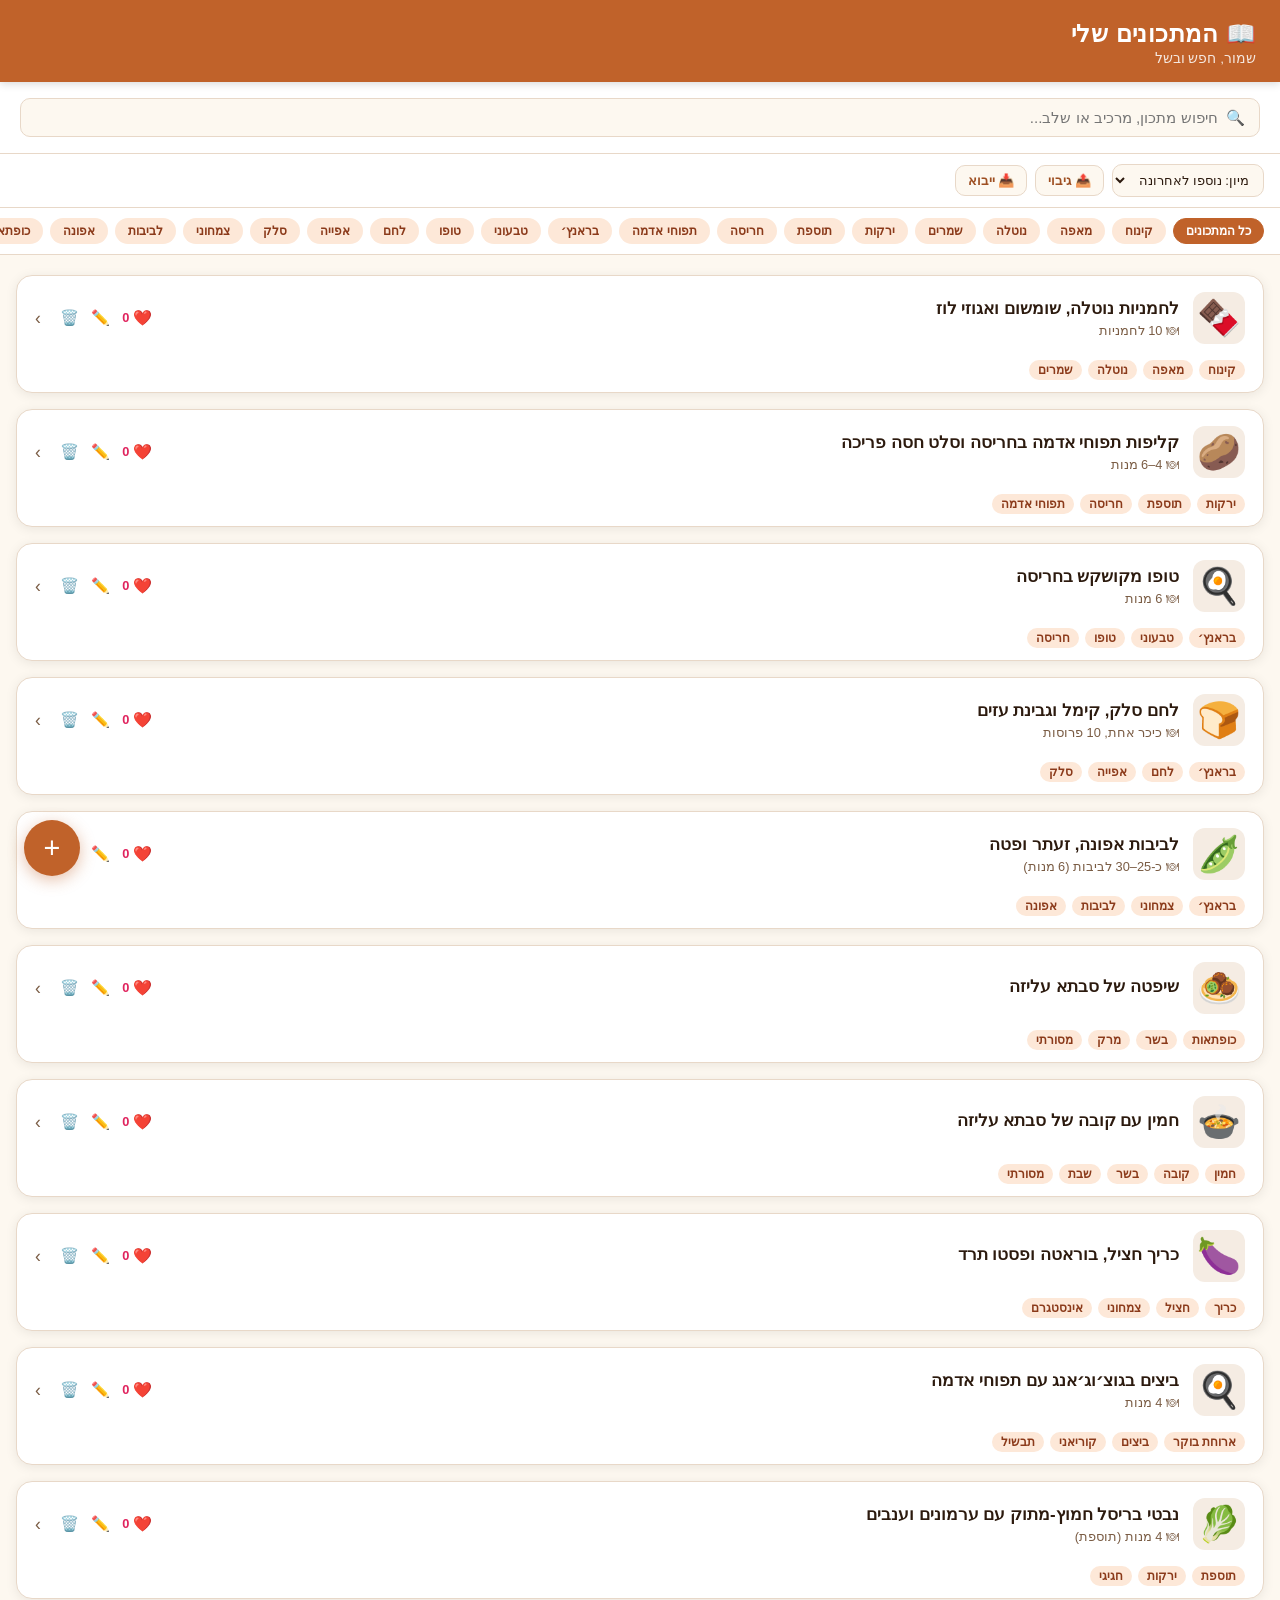
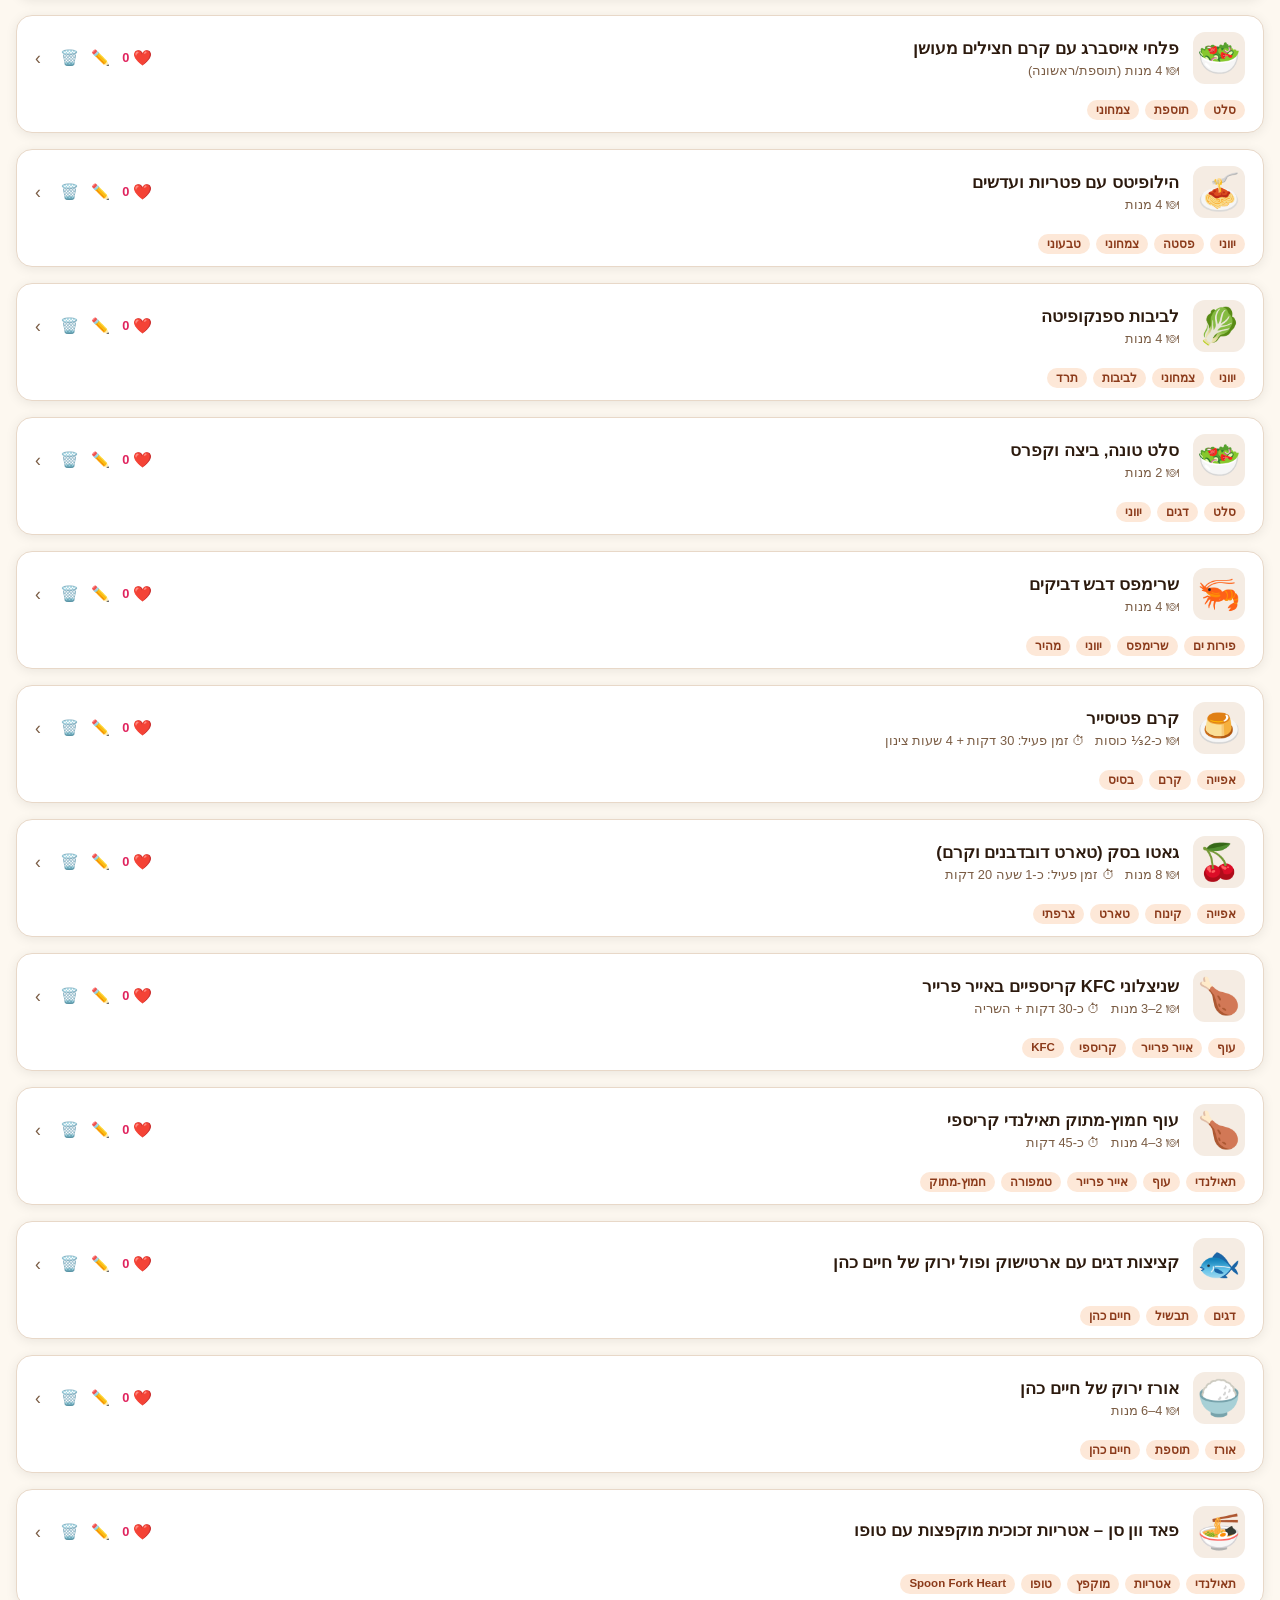
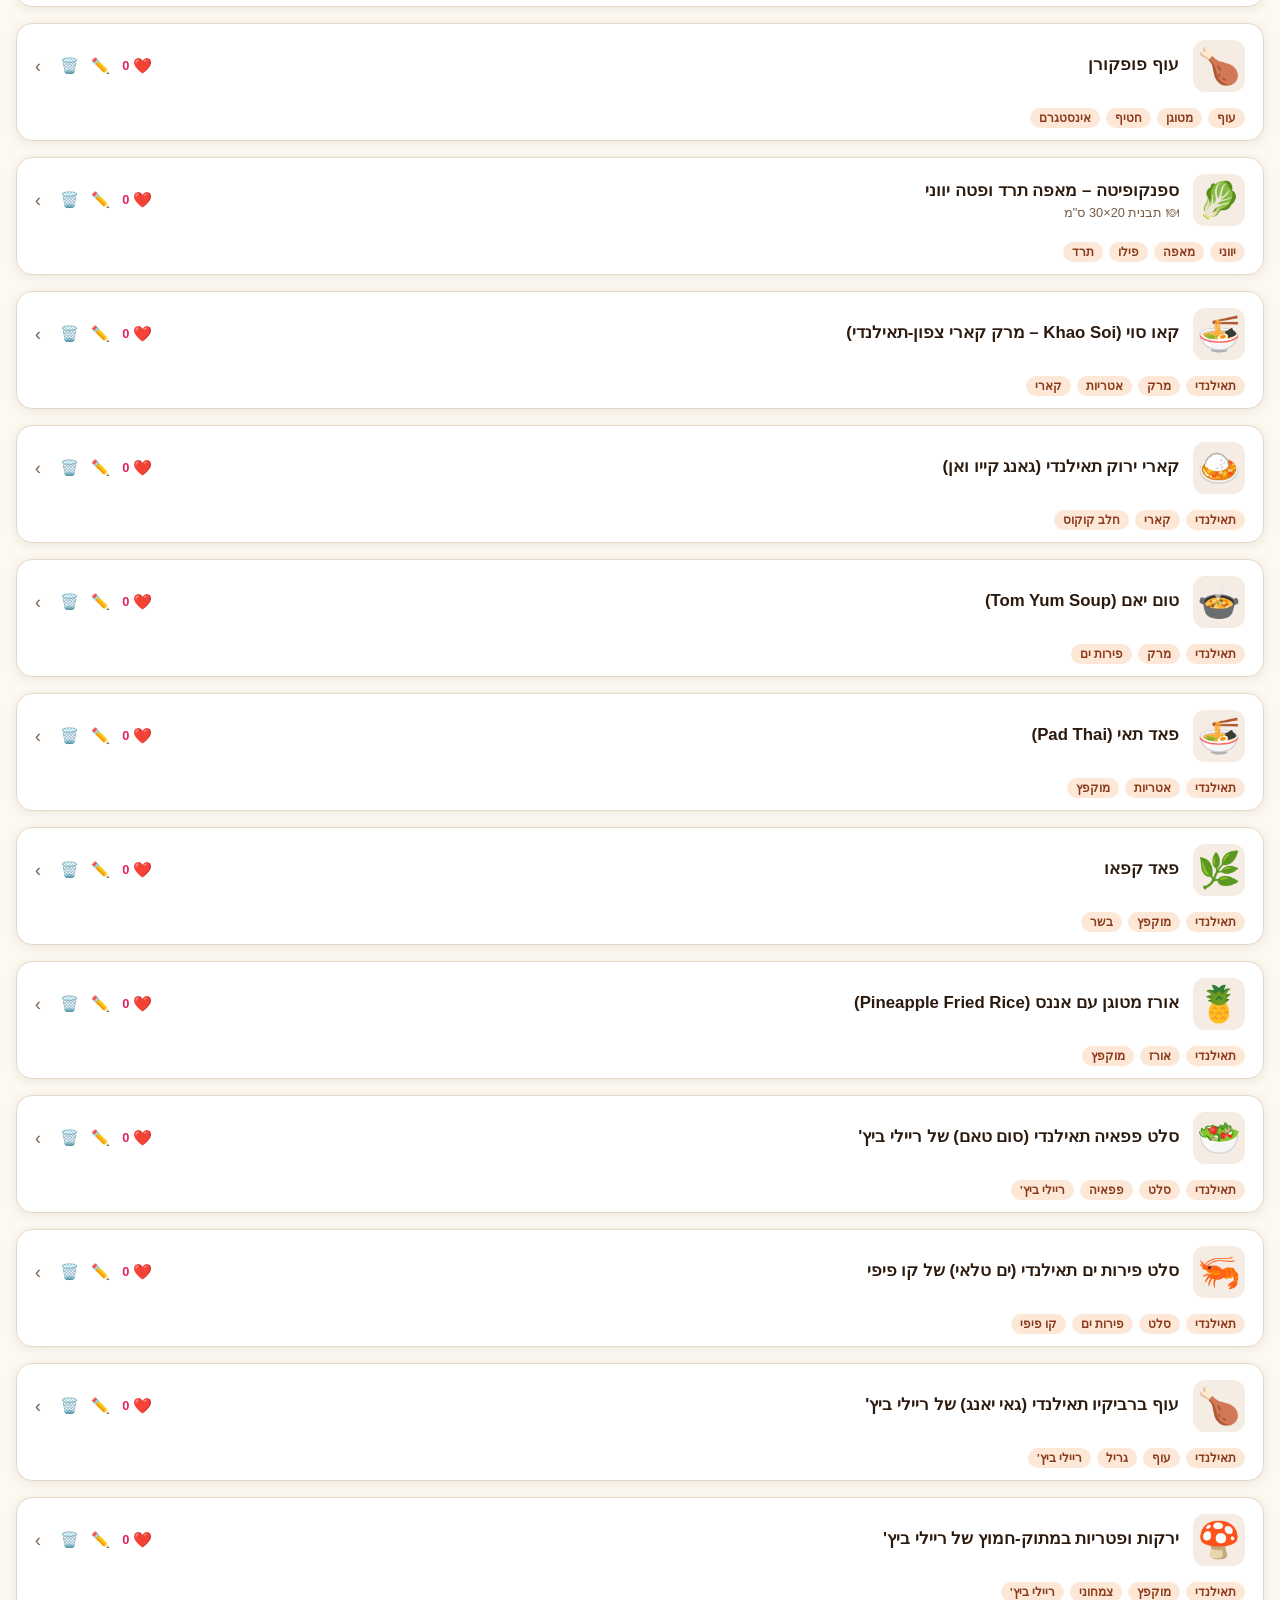
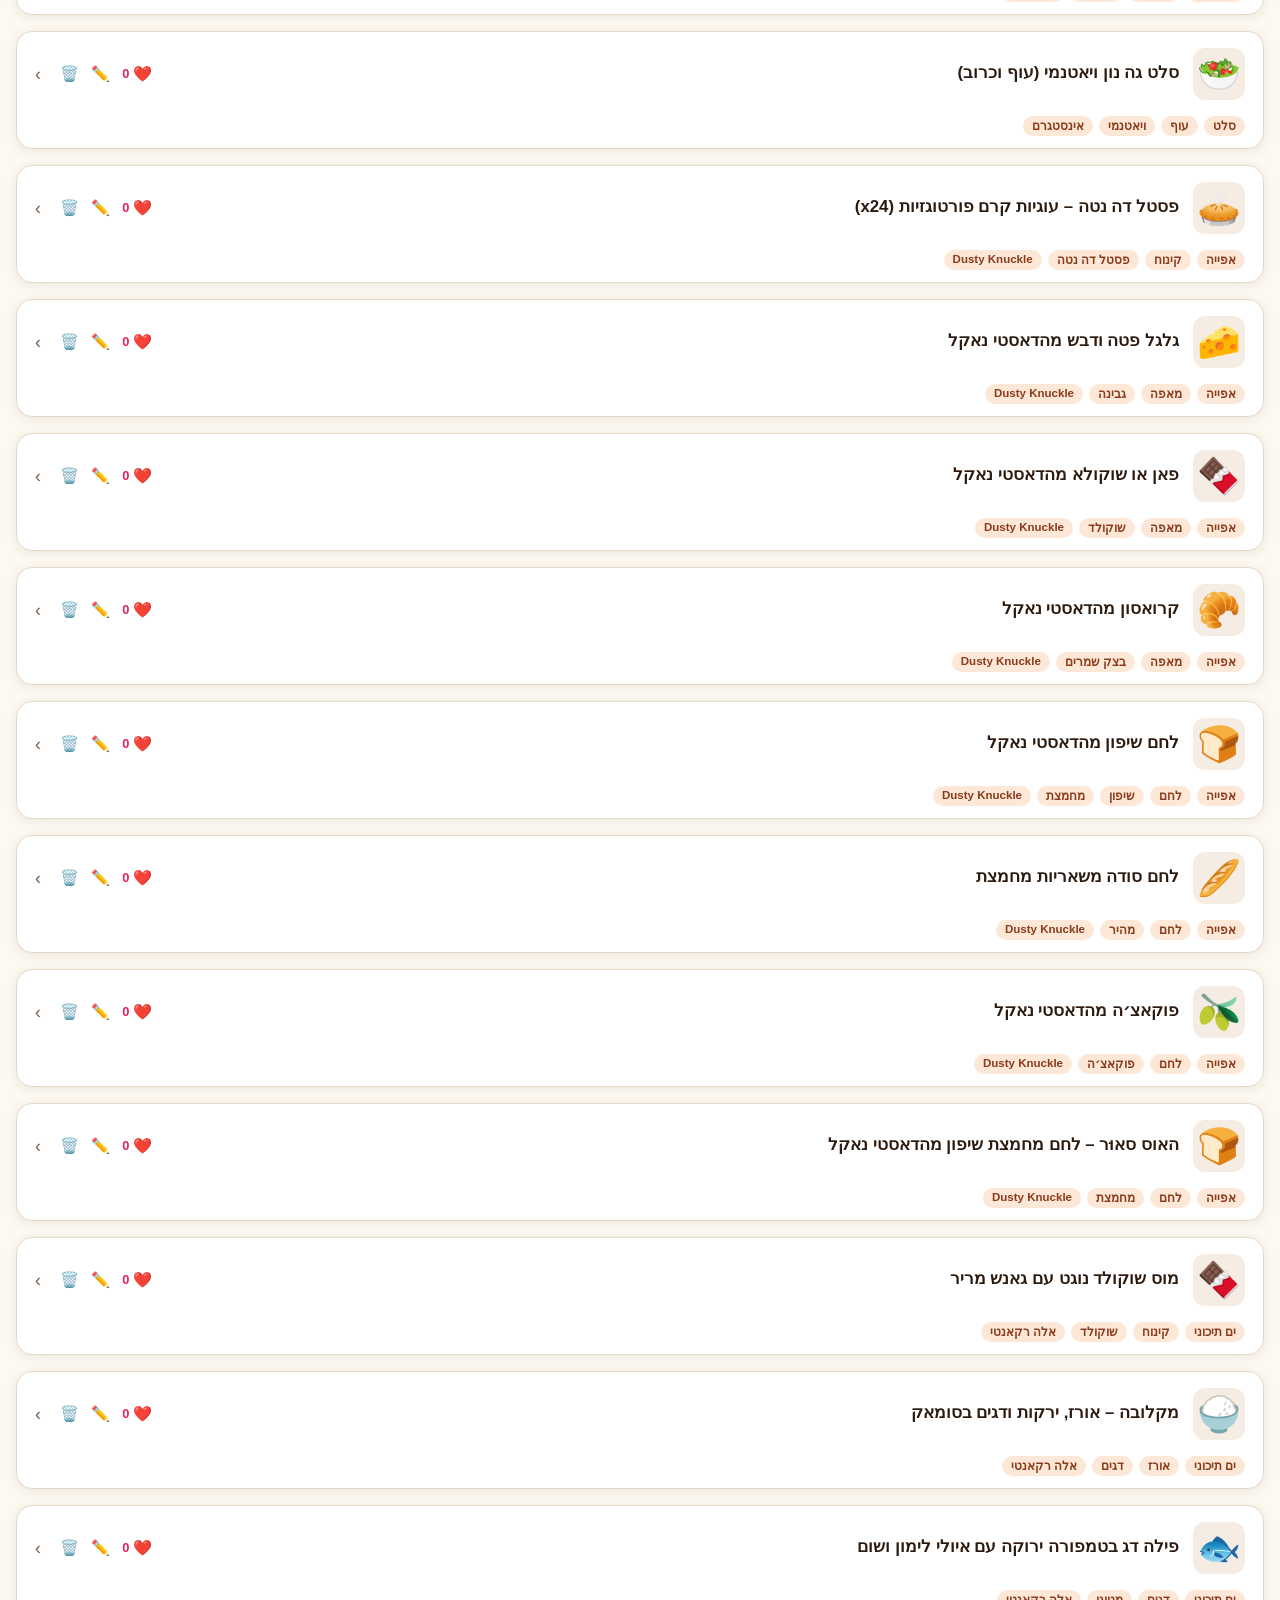
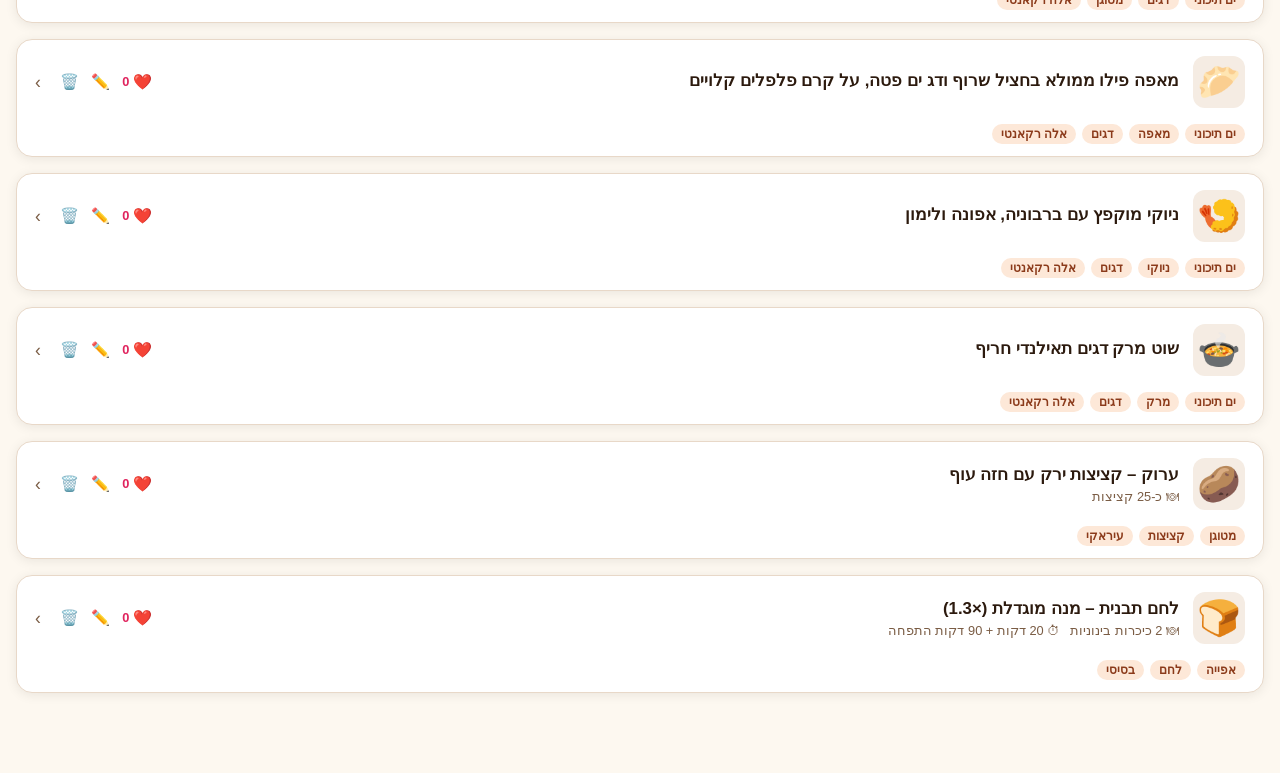
==== commit d02ed2d3: "Fix Hebrew spelling of harissa (הריסה → חריסה) Corrects the spelling across the scrambled-tofu and p" ====
--- a/recipe-app/index.html
+++ b/recipe-app/index.html
@@ -2170,13 +2170,13 @@
 const SCRAMBLED_HARISSA_TOFU = {
   id: 'scrambled_harissa_tofu',
   emoji: '🍳',
-  title: 'טופו מקושקש בהריסה',
-  tags: ['בראנץ׳', 'טבעוני', 'טופו', 'הריסה'],
+  title: 'טופו מקושקש בחריסה',
+  tags: ['בראנץ׳', 'טבעוני', 'טופו', 'חריסה'],
   yields: '6 מנות',
   ingredients: [
     { name: 'שמן זית', amount: '2 כפות' },
     { name: 'בצלים, פרוסים דק', amount: '2 (300 גרם)' },
-    { name: 'הריסת ורדים', amount: '1½ כף (22 גרם)' },
+    { name: 'חריסת ורדים', amount: '1½ כף (22 גרם)' },
     { name: 'טופו משי, מסונן', amount: '700 גרם' },
     { name: 'פרוסות לחם מחמצת, קלויות', amount: '6' },
     { name: 'מלח', amount: 'לפי הטעם' },
@@ -2191,20 +2191,20 @@
   steps: [
     'מחממים מחבת גדולה על אש בינונית-גבוהה עם שמן זית (2 כפות). מוסיפים את הבצלים (2, 300 גרם) ומטגנים 9–10 דקות תוך ערבוב תכוף עד שהם מקורמלים ורכים.',
     'בזמן שהבצל מטגן, מערבבים את כל מרכיבי הסלט עם ⅓ כפית מלח ומניחים בצד.',
-    'מוסיפים לבצל את ההריסה (1½ כף) וממשיכים לערבב דקה. מוסיפים את הטופו (700 גרם) ו-¾ כפית מלח, מועכים במועך תפוחי אדמה כך שייראה כמו ביצה מקושקשת ומחממים 2 דקות. מגישים על המחמצת הקלויה (6 פרוסות) עם הסלט בצד.',
+    'מוסיפים לבצל את החריסה (1½ כף) וממשיכים לערבב דקה. מוסיפים את הטופו (700 גרם) ו-¾ כפית מלח, מועכים במועך תפוחי אדמה כך שייראה כמו ביצה מקושקשת ומחממים 2 דקות. מגישים על המחמצת הקלויה (6 פרוסות) עם הסלט בצד.',
   ],
 };
 
 const HARISSA_POTATO_SKINS = {
   id: 'harissa_potato_skins',
   emoji: '🥔',
-  title: 'קליפות תפוחי אדמה בהריסה וסלט חסה פריכה',
-  tags: ['ירקות', 'תוספת', 'הריסה', 'תפוחי אדמה'],
+  title: 'קליפות תפוחי אדמה בחריסה וסלט חסה פריכה',
+  tags: ['ירקות', 'תוספת', 'חריסה', 'תפוחי אדמה'],
   yields: '4–6 מנות',
   temp: '220°C טורבו',
   ingredients: [
     { name: 'תפוחי אדמה גדולים לאפייה', amount: '1.2 ק"ג (3–4)' },
-    { name: 'הריסת ורדים', amount: '1 כף (15 גרם)' },
+    { name: 'חריסת ורדים', amount: '1 כף (15 גרם)' },
     { name: 'שמן זית', amount: '2 כפות' },
     { name: 'חסה אייסברג קטנה, לפלחים ברוחב 3 ס"מ', amount: '1 (350 גרם)' },
     { name: 'טרגון, קצוץ גס', amount: '5 גרם' },
@@ -2218,7 +2218,7 @@
   steps: [
     'מחממים תנור מראש ל-220°C טורבו.',
     'מניחים את תפוחי האדמה (1.2 ק"ג) בתבנית ואופים 50–55 דקות עד שרכים לגמרי. כשמתקררים מספיק לנגיעה, חוצים ומגרדים את התוכן (לא עד הסוף – משאירים מעט בשר על הקליפה). שומרים את התוכן לשימוש אחר.',
-    'קורעים את הקליפות לחתיכות 5–6 ס"מ ומערבבים בקערה עם הריסה (1 כף), שמן זית (2 כפות) ו-¼ כפית מלח. מפזרים על רשת מעל תבנית ואופים 12 דקות (הופכים באמצע) עד זהוב-כהה ופריך. מצננים ומעבירים לקערה גדולה עם פלחי החסה (350 גרם) והטרגון (5 גרם).',
+    'קורעים את הקליפות לחתיכות 5–6 ס"מ ומערבבים בקערה עם חריסה (1 כף), שמן זית (2 כפות) ו-¼ כפית מלח. מפזרים על רשת מעל תבנית ואופים 12 דקות (הופכים באמצע) עד זהוב-כהה ופריך. מצננים ומעבירים לקערה גדולה עם פלחי החסה (350 גרם) והטרגון (5 גרם).',
     'טורפים את מרכיבי הרוטב – קליפת לימון כבוש (25 גרם), שמן זית (2 כפות), גרידת לימון (½ כפית), מיץ לימון (1 כף), זרעי כמון (1 כפית) ו-¼ כפית מלח – שופכים על הסלט, מערבבים היטב ומגישים.',
   ],
 };
